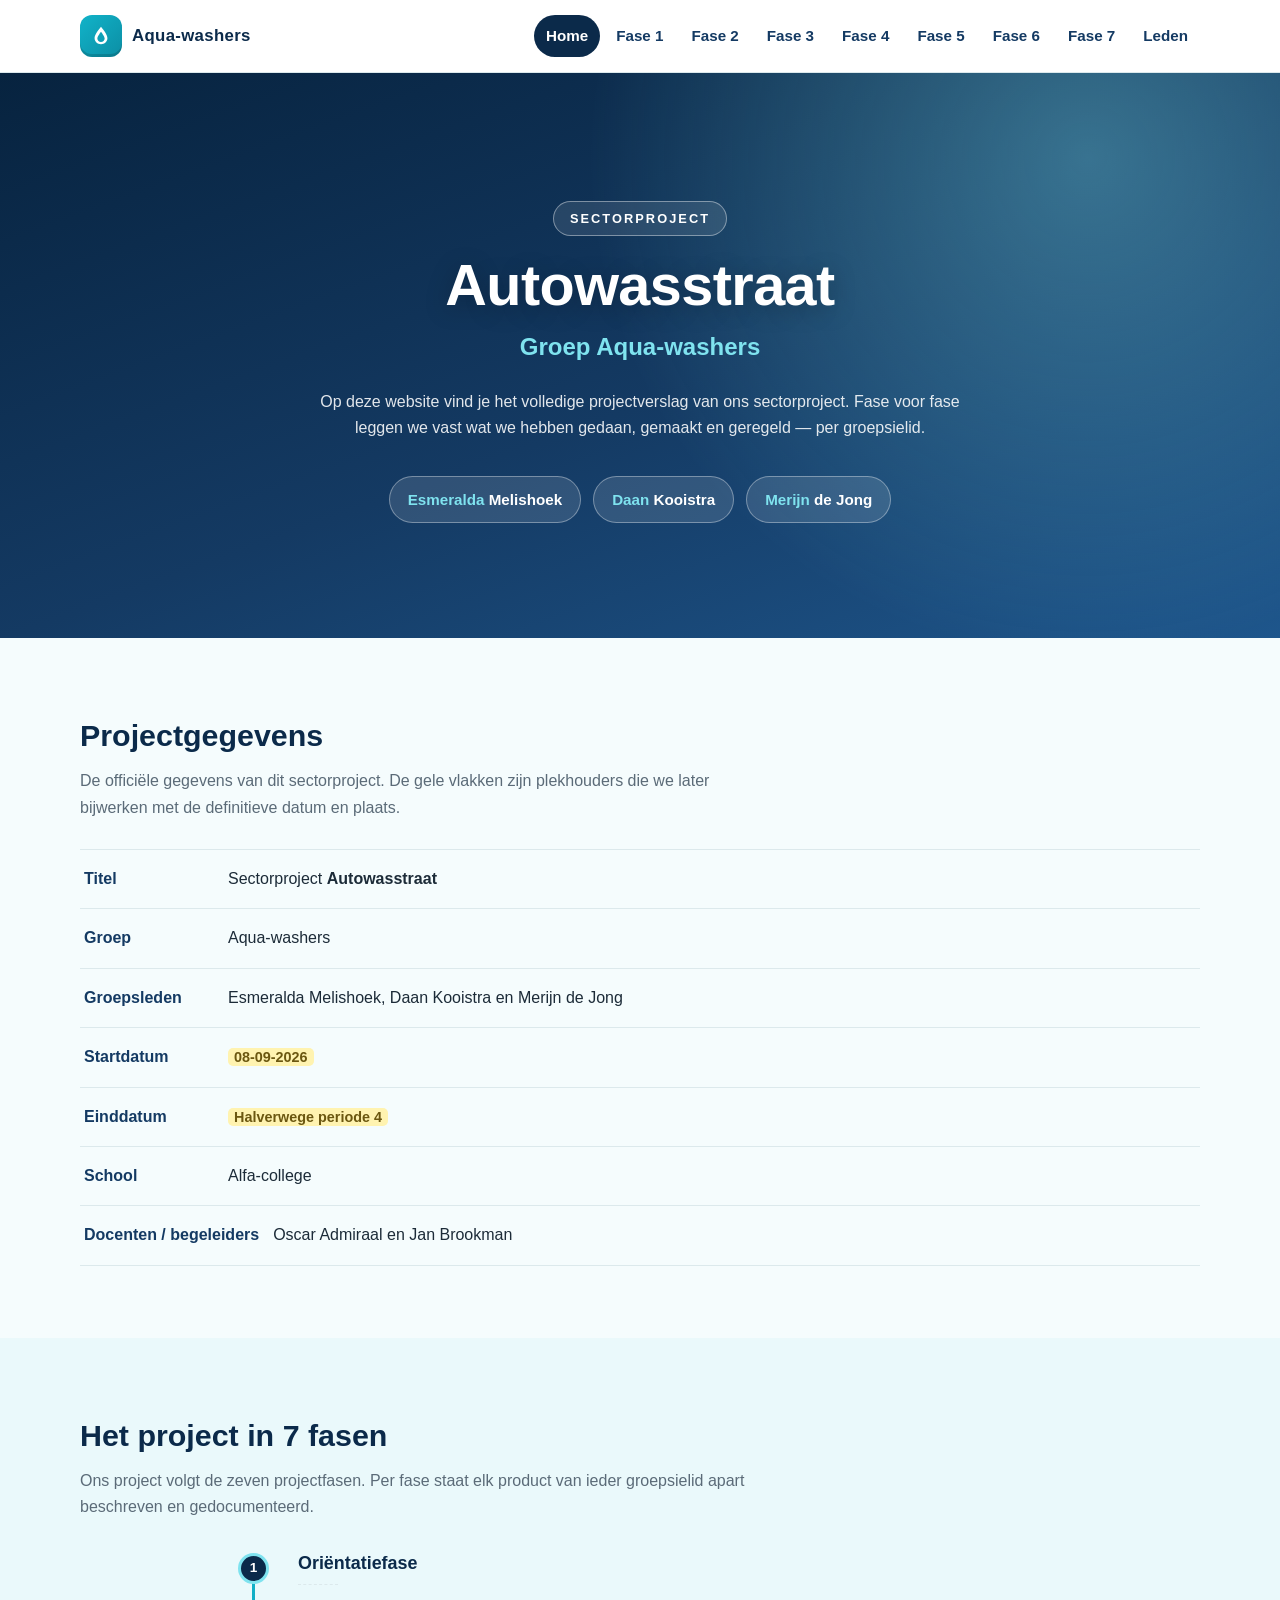
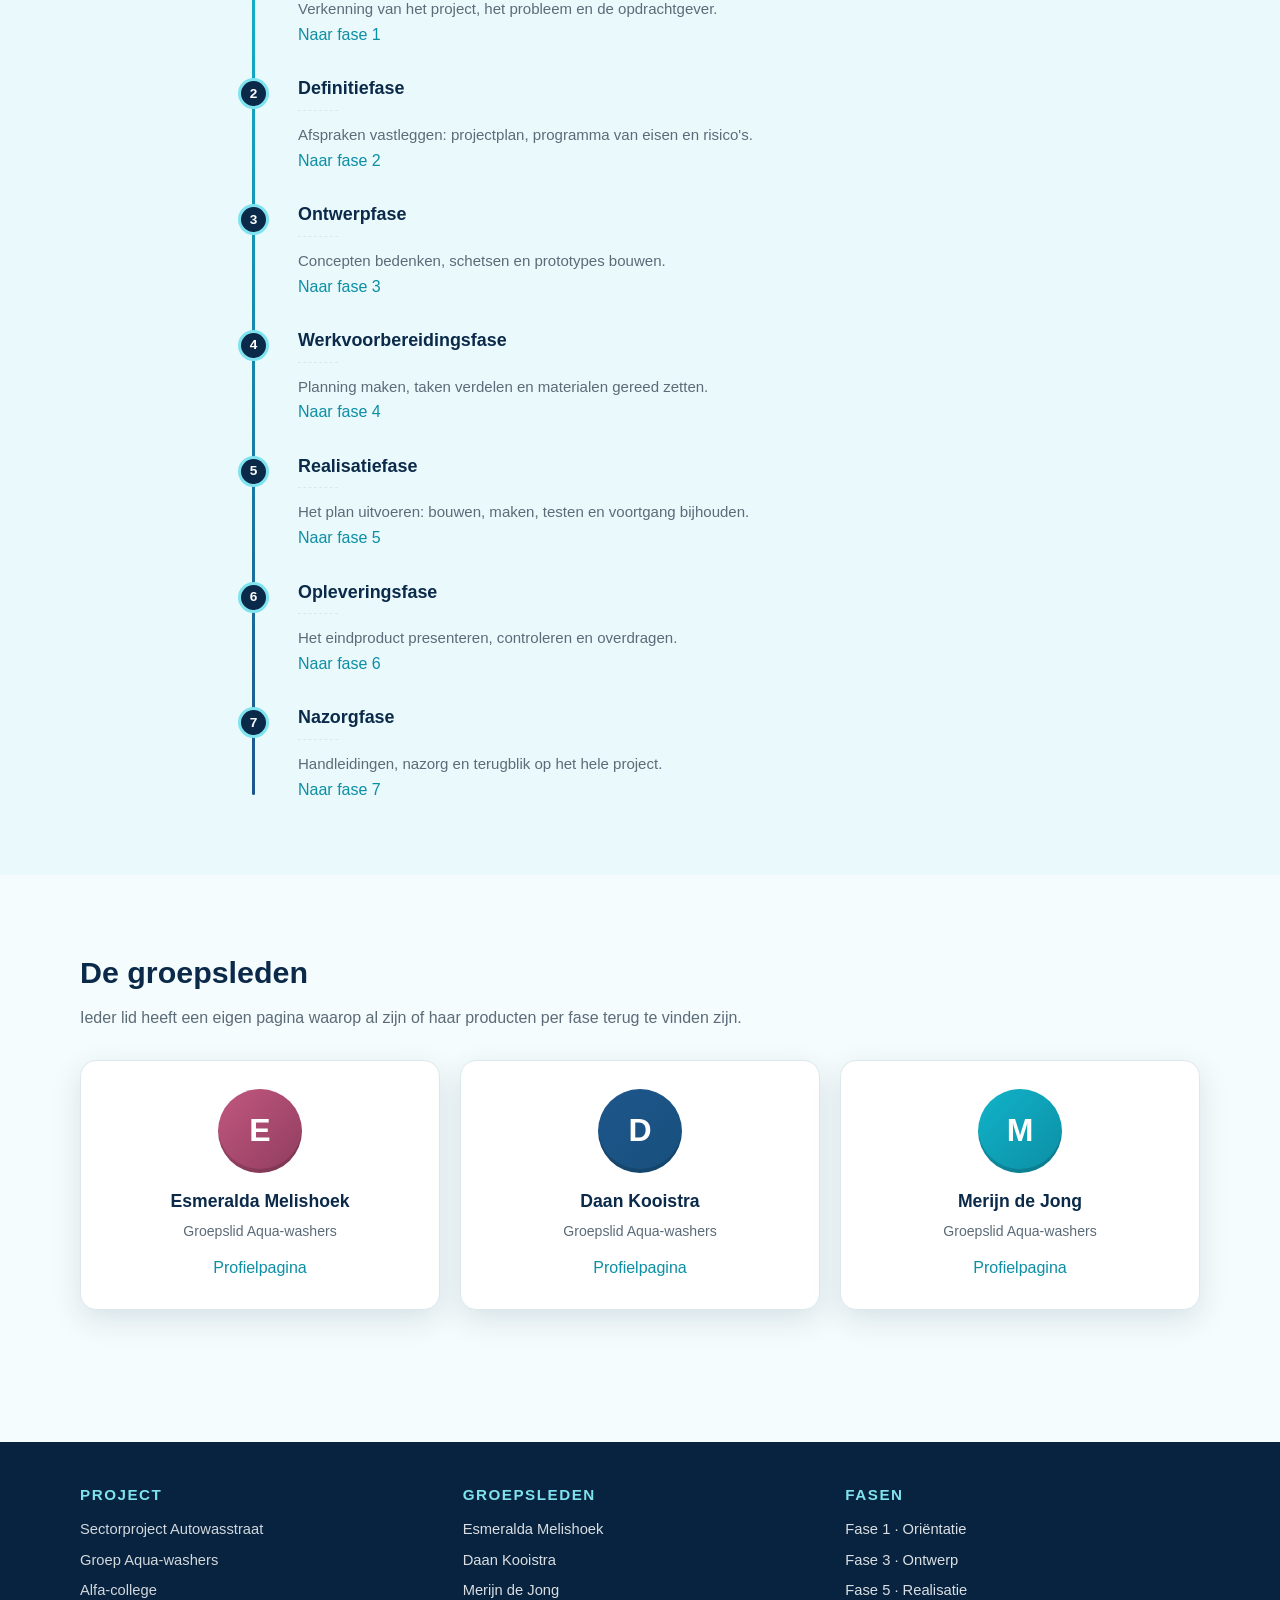
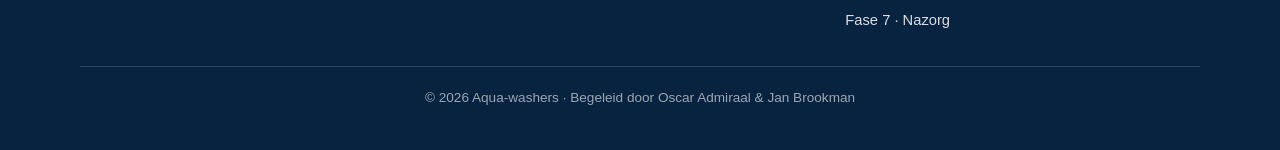
==== index.html @ f8285874 "de basis van de bewsie gemaakt" ====
<!DOCTYPE html>
<html lang="nl">
<head>
  <meta charset="UTF-8">
  <meta name="viewport" content="width=device-width, initial-scale=1.0">
  <title>Autowasstraat — Sectorproject | Aqua-washers</title>
  <meta name="description" content="Projectwebsite van groep Aqua-washers: het projectverslag van het sectorproject 'Autowasstraat' aan het Alfa-college.">
  <link rel="stylesheet" href="css/style.css">
</head>
<body>

  <!-- ======================== Navigatie ======================== -->
  <header class="site-header">
    <div class="container nav-wrap">
      <a class="brand" href="index.html">
        <span class="brand-mark" aria-hidden="true">
          <svg width="22" height="22" viewBox="0 0 24 24" fill="currentColor">
            <path d="M12 2C8 7 5 11 5 14.5 5 18 8 21 12 21s7-3 7-6.5C19 11 16 7 12 2zm0 16.5c-2.2 0-4-1.6-4-3.7 0-2.2 4-7.4 4-7.4s4 5.2 4 7.4c0 2.1-1.8 3.7-4 3.7z"/>
          </svg>
        </span>
        <span>Aqua-washers</span>
      </a>
      <button class="nav-toggle" aria-label="Menu openen" aria-expanded="false" aria-controls="site-nav">
        <span></span><span></span><span></span>
      </button>
      <nav class="site-nav" id="site-nav">
        <ul>
          <li><a href="index.html">Home</a></li>
          <li><a href="fase-1.html">Fase 1</a></li>
          <li><a href="fase-2.html">Fase 2</a></li>
          <li><a href="fase-3.html">Fase 3</a></li>
          <li><a href="fase-4.html">Fase 4</a></li>
          <li><a href="fase-5.html">Fase 5</a></li>
          <li><a href="fase-6.html">Fase 6</a></li>
          <li><a href="fase-7.html">Fase 7</a></li>
          <li><a href="#team">Leden</a></li>
        </ul>
      </nav>
    </div>
  </header>

  <!-- ======================== Hero ======================== -->
  <section class="hero">
    <div class="bubbles" aria-hidden="true">
      <span class="zeepbel" style="width:70px;height:70px;left:8%;animation-duration:16s;"></span>
      <span class="zeepbel" style="width:34px;height:34px;left:22%;animation-duration:12s;animation-delay:2s;"></span>
      <span class="zeepbel" style="width:90px;height:90px;left:38%;animation-duration:20s;animation-delay:1s;"></span>
      <span class="zeepbel" style="width:26px;height:26px;left:55%;animation-duration:11s;animation-delay:3s;"></span>
      <span class="zeepbel" style="width:60px;height:60px;left:68%;animation-duration:17s;"></span>
      <span class="zeepbel" style="width:40px;height:40px;left:82%;animation-duration:13s;animation-delay:2s;"></span>
      <span class="zeepbel" style="width:22px;height:22px;left:91%;animation-duration:10s;animation-delay:4s;"></span>
      <span class="zeepbel" style="width:50px;height:50px;left:48%;animation-duration:15s;animation-delay:5s;"></span>
    </div>
    <div class="container">
      <span class="hero-kicker">Sectorproject</span>
      <h1>Autowasstraat</h1>
      <p class="ondertitel">Groep Aqua-washers</p>
      <p class="lead">Op deze website vind je het volledige projectverslag van ons sectorproject. Fase voor fase leggen we vast wat we hebben gedaan, gemaakt en geregeld — per groepsielid.</p>
      <div class="hero-badges">
        <span class="hero-badge"><strong>Esmeralda</strong> Melishoek</span>
        <span class="hero-badge"><strong>Daan</strong> Kooistra</span>
        <span class="hero-badge"><strong>Merijn</strong> de Jong</span>
      </div>
    </div>
  </section>

  <!-- ======================== Projectgegevens ======================== -->
  <section class="sectie">
    <div class="container">
      <h2 class="sectie-titel">Projectgegevens</h2>
      <p class="sectie-lead">De officiële gegevens van dit sectorproject. De gele vlakken zijn plekhouders die we later bijwerken met de definitieve datum en plaats.</p>
      <ul class="infolijst">
        <li>
          <span class="label">Titel</span>
          <span class="waarde">Sectorproject <strong>Autowasstraat</strong></span>
        </li>
        <li>
          <span class="label">Groep</span>
          <span class="waarde">Aqua-washers</span>
        </li>
        <li>
          <span class="label">Groepsleden</span>
          <span class="waarde">Esmeralda Melishoek, Daan Kooistra en Merijn de Jong</span>
        </li>
        <li>
          <span class="label">Startdatum</span>
          <span class="waarde"><span class="ph">08-09-2026</span></span>
        </li>
        <li>
          <span class="label">Einddatum</span>
          <span class="waarde"><span class="ph">Halverwege periode 4</span></span>
        </li>
        <li>
          <span class="label">School</span>
          <span class="waarde">Alfa-college</span>
        </li>
        <li>
          <span class="label">Docenten / begeleiders</span>
          <span class="waarde">Oscar Admiraal en Jan Brookman</span>
        </li>
    </div>
  </section>

  <!-- ======================== Het project in 7 fasen ======================== -->
  <section class="sectie" style="background:var(--schuim);">
    <div class="container">
      <h2 class="sectie-titel">Het project in 7 fasen</h2>
      <p class="sectie-lead">Ons project volgt de zeven projectfasen. Per fase staat elk product van ieder groepsielid apart beschreven en gedocumenteerd.</p>
      <ol class="tijdlijn">
        <li>
          <span class="punt">1</span>
          <h3>Oriëntatiefase</h3>
          <hr>
          <p>Verkenning van het project, het probleem en de opdrachtgever.</p>
          <a class="kaart-link" href="fase-1.html">Naar fase 1</a>
        </li>
        <li>
          <span class="punt">2</span>
          <h3>Definitiefase</h3>
          <hr>
          <p>Afspraken vastleggen: projectplan, programma van eisen en risico's.</p>
          <a class="kaart-link" href="fase-2.html">Naar fase 2</a>
        </li>
        <li>
          <span class="punt">3</span>
          <h3>Ontwerpfase</h3>
          <hr>
          <p>Concepten bedenken, schetsen en prototypes bouwen.</p>
          <a class="kaart-link" href="fase-3.html">Naar fase 3</a>
        </li>
        <li>
          <span class="punt">4</span>
          <h3>Werkvoorbereidingsfase</h3>
          <hr>
          <p>Planning maken, taken verdelen en materialen gereed zetten.</p>
          <a class="kaart-link" href="fase-4.html">Naar fase 4</a>
        </li>
        <li>
          <span class="punt">5</span>
          <h3>Realisatiefase</h3>
          <hr>
          <p>Het plan uitvoeren: bouwen, maken, testen en voortgang bijhouden.</p>
          <a class="kaart-link" href="fase-5.html">Naar fase 5</a>
        </li>
        <li>
          <span class="punt">6</span>
          <h3>Opleveringsfase</h3>
          <hr>
          <p>Het eindproduct presenteren, controleren en overdragen.</p>
          <a class="kaart-link" href="fase-6.html">Naar fase 6</a>
        </li>
        <li>
          <span class="punt">7</span>
          <h3>Nazorgfase</h3>
          <hr>
          <p>Handleidingen, nazorg en terugblik op het hele project.</p>
          <a class="kaart-link" href="fase-7.html">Naar fase 7</a>
        </li>
      </ol>
    </div>
  </section>

  <!-- ======================== Team ======================== -->
  <section class="sectie" id="team">
    <div class="container">
      <h2 class="sectie-titel">De groepsleden</h2>
      <p class="sectie-lead">Ieder lid heeft een eigen pagina waarop al zijn of haar producten per fase terug te vinden zijn.</p>
      <div class="team-grid">
        <div class="team-kaart reveal">
          <span class="avatar esi" aria-hidden="true">E</span>
          <h3>Esmeralda Melishoek</h3>
          <p class="rol">Groepslid Aqua-washers</p>
          <a class="kaart-link" href="student-esmeralda.html">Profielpagina</a>
        </div>
        <div class="team-kaart reveal">
          <span class="avatar daan" aria-hidden="true">D</span>
          <h3>Daan Kooistra</h3>
          <p class="rol">Groepslid Aqua-washers</p>
          <a class="kaart-link" href="student-daan.html">Profielpagina</a>
        </div>
        <div class="team-kaart reveal">
          <span class="avatar men" aria-hidden="true">M</span>
          <h3>Merijn de Jong</h3>
          <p class="rol">Groepslid Aqua-washers</p>
          <a class="kaart-link" href="student-merijn.html">Profielpagina</a>
        </div>
      </div>
    </div>
  </section>

  <!-- ======================== Footer ======================== -->
  <footer class="site-footer">
    <div class="container">
      <div class="footer-grid">
        <div>
          <h4>Project</h4>
          <ul>
            <li>Sectorproject Autowasstraat</li>
            <li>Groep Aqua-washers</li>
            <li>Alfa-college</li>
          </ul>
        </div>
        <div>
          <h4>Groepsleden</h4>
          <ul>
            <li><a href="student-esmeralda.html">Esmeralda Melishoek</a></li>
            <li><a href="student-daan.html">Daan Kooistra</a></li>
            <li><a href="student-merijn.html">Merijn de Jong</a></li>
          </ul>
        </div>
        <div>
          <h4>Fasen</h4>
          <ul>
            <li><a href="fase-1.html">Fase 1 · Oriëntatie</a></li>
            <li><a href="fase-3.html">Fase 3 · Ontwerp</a></li>
            <li><a href="fase-5.html">Fase 5 · Realisatie</a></li>
            <li><a href="fase-7.html">Fase 7 · Nazorg</a></li>
          </ul>
        </div>
      </div>
      <p class="bottom">© <span data-jaar>2026</span> Aqua-washers · Begeleid door Oscar Admiraal &amp; Jan Brookman</p>
    </div>
  </footer>

  <script src="js/main.js"></script>
</body>
</html>
---- css/style.css ----
/* ==========================================================================
   Sportvelden / Aqua-washers — Sectorproject Autowasstraat
   Stylesheet: autowas-thema (blauw + schuim), responsive, zonder frameworks
   ========================================================================== */

:root {
  --blauw-950: #07233f;
  --blauw-900: #0b2a4a;
  --blauw-700: #143a63;
  --blauw-500: #1e568c;
  --aqua: #11b3c9;
  --aqua-donker: #0c8ea4;
  --aqua-light: #7fe3ef;
  --schuim: #eaf9fb;
  --schuim-licht: #f5fcfd;
  --wit: #ffffff;
  --inkt: #1c2b38;
  --grijs: #5b6b78;
  --scheiding: #dce9ec;
  --markering: #fff3b0;      /* gele plekhouderkleur */
  --markering-tekst: #6b5710;
  --schaduw: 0 10px 30px rgba(11, 42, 74, 0.12);
  --radius: 16px;
  --radius-klein: 10px;
  --font: "Segoe UI", Roboto, "Helvetica Neue", Helvetica, Arial, sans-serif;
}

* {
  margin: 0;
  padding: 0;
  box-sizing: border-box;
}

html {
  scroll-behavior: smooth;
  scroll-padding-top: 92px;
}

body {
  font-family: var(--font);
  color: var(--inkt);
  background: var(--schuim-licht);
  line-height: 1.65;
  -webkit-font-smoothing: antialiased;
}

img {
  max-width: 100%;
  display: block;
}

a {
  color: var(--aqua-donker);
  text-decoration: none;
}

a:hover {
  text-decoration: underline;
}

.container {
  width: min(1120px, 92%);
  margin-inline: auto;
}

::selection {
  background: var(--aqua);
  color: var(--wit);
}

/* ==========================================================================
   Header & navigatie
   ========================================================================== */

.site-header {
  position: sticky;
  top: 0;
  z-index: 100;
  background: rgba(255, 255, 255, 0.92);
  backdrop-filter: blur(8px);
  border-bottom: 1px solid var(--scheiding);
}

.nav-wrap {
  display: flex;
  align-items: center;
  justify-content: space-between;
  gap: 16px;
  min-height: 72px;
}

.brand {
  display: flex;
  align-items: center;
  gap: 10px;
  font-weight: 800;
  font-size: 1.05rem;
  color: var(--blauw-900);
  letter-spacing: 0.02em;
}

.brand:hover {
  text-decoration: none;
}

.brand-mark {
  display: grid;
  place-items: center;
  width: 42px;
  height: 42px;
  border-radius: 12px;
  background: linear-gradient(135deg, var(--aqua), var(--aqua-donker));
  color: var(--wit);
  box-shadow: inset 0 -3px 0 rgba(0, 0, 0, 0.15);
}

.site-nav ul {
  display: flex;
  align-items: center;
  gap: 4px;
  list-style: none;
  flex-wrap: wrap;
}

.site-nav a {
  display: inline-block;
  padding: 8px 12px;
  border-radius: 999px;
  color: var(--blauw-700);
  font-weight: 600;
  font-size: 0.95rem;
  transition: background 0.15s ease, color 0.15s ease;
}

.site-nav a:hover {
  background: var(--schuim);
  color: var(--blauw-900);
  text-decoration: none;
}

.site-nav a.is-actief {
  background: var(--blauw-900);
  color: var(--wit);
}

/* Hamburger-menu (mobiel) */
.nav-toggle {
  display: none;
  flex-direction: column;
  justify-content: center;
  gap: 5px;
  width: 44px;
  height: 44px;
  padding: 10px;
  border: 1px solid var(--scheiding);
  border-radius: 10px;
  background: var(--wit);
  cursor: pointer;
}

.nav-toggle span {
  display: block;
  height: 2px;
  width: 100%;
  background: var(--blauw-900);
  border-radius: 2px;
  transition: transform 0.2s ease, opacity 0.2s ease;
}

.nav-toggle.open span:nth-child(1) {
  transform: translateY(7px) rotate(45deg);
}

.nav-toggle.open span:nth-child(2) {
  opacity: 0;
}

.nav-toggle.open span:nth-child(3) {
  transform: translateY(-7px) rotate(-45deg);
}

/* ==========================================================================
   Home-hero met schuim/zeepbellen
   ========================================================================== */

.hero {
  position: relative;
  overflow: hidden;
  color: var(--wit);
  background:
    radial-gradient(circle at 85% 15%, rgba(127, 227, 239, 0.35), transparent 42%),
    linear-gradient(160deg, var(--blauw-950) 0%, var(--blauw-700) 55%, var(--blauw-500) 100%);
  padding: clamp(64px, 10vw, 130px) 0 clamp(64px, 9vw, 120px);
  text-align: center;
}

.bubbles {
  position: absolute;
  inset: 0;
  pointer-events: none;
}

.zeepbel {
  position: absolute;
  bottom: -160px;
  border-radius: 50%;
  background: radial-gradient(circle at 30% 30%, rgba(255, 255, 255, 0.9), rgba(127, 227, 239, 0.25) 60%, transparent 70%);
  border: 1px solid rgba(255, 255, 255, 0.35);
  animation: zweven linear infinite;
}

@keyframes zweven {
  0%   { transform: translateY(0) translateX(0) scale(1); }
  50%  { transform: translateY(-55vh) translateX(30px) scale(1.06); }
  100% { transform: translateY(-115vh) translateX(-20px) scale(1.12); }
}

.hero-kicker {
  display: inline-block;
  margin-bottom: 18px;
  padding: 6px 16px;
  border: 1px solid rgba(255, 255, 255, 0.4);
  border-radius: 999px;
  background: rgba(255, 255, 255, 0.1);
  text-transform: uppercase;
  letter-spacing: 0.16em;
  font-size: 0.8rem;
  font-weight: 700;
}

.hero h1 {
  position: relative;
  font-size: clamp(2rem, 6vw, 3.6rem);
  letter-spacing: -0.01em;
  line-height: 1.1;
  margin-bottom: 10px;
  text-shadow: 0 4px 24px rgba(0, 0, 0, 0.25);
}

.hero .ondertitel {
  position: relative;
  font-size: clamp(1.15rem, 3vw, 1.5rem);
  color: var(--aqua-light);
  font-weight: 600;
}

.hero .lead {
  position: relative;
  max-width: 640px;
  margin: 22px auto 0;
  color: rgba(255, 255, 255, 0.88);
}

.hero-badges {
  position: relative;
  display: flex;
  flex-wrap: wrap;
  gap: 12px;
  justify-content: center;
  margin-top: 34px;
}

.hero-badge {
  padding: 10px 18px;
  border-radius: 999px;
  background: rgba(255, 255, 255, 0.12);
  border: 1px solid rgba(255, 255, 255, 0.35);
  font-weight: 600;
  font-size: 0.95rem;
}

.hero-badge strong {
  color: var(--aqua-light);
}

/* Kleine hero voor de fasepagina's */
.page-hero {
  padding: clamp(40px, 7vw, 76px) 0;
  color: var(--wit);
  background:
    radial-gradient(circle at 90% 10%, rgba(127, 227, 239, 0.3), transparent 45%),
    linear-gradient(150deg, var(--blauw-950), var(--blauw-700));
}

.page-hero .kicker {
  display: inline-block;
  text-transform: uppercase;
  letter-spacing: 0.16em;
  font-size: 0.78rem;
  font-weight: 700;
  color: var(--aqua-light);
  margin-bottom: 8px;
}

.page-hero h1 {
  font-size: clamp(1.9rem, 4.5vw, 2.8rem);
  line-height: 1.12;
  margin-bottom: 6px;
}

.page-hero .accent {
  display: inline-block;
  margin-top: 8px;
  padding: 4px 2px;
  border-bottom: 3px solid var(--aqua);
}

.page-hero .lead {
  max-width: 720px;
  margin-top: 16px;
  color: rgba(255, 255, 255, 0.88);
  font-size: 1.05rem;
}

/* ==========================================================================
   Secties & blokken
   ========================================================================== */

.sectie {
  padding: clamp(40px, 6vw, 72px) 0;
}

.sectie-titel {
  font-size: clamp(1.4rem, 3vw, 1.9rem);
  color: var(--blauw-900);
  margin-bottom: 8px;
}

.sectie-lead {
  color: var(--grijs);
  max-width: 680px;
  margin-bottom: 28px;
}

/* ==========================================================================
   Kaarten & grids
   ========================================================================== */

.kaarten-grid {
  display: grid;
  grid-template-columns: repeat(auto-fit, minmax(260px, 1fr));
  gap: 20px;
}

.kaart {
  background: var(--wit);
  border: 1px solid var(--scheiding);
  border-radius: var(--radius);
  padding: 26px;
  box-shadow: var(--schaduw);
  transition: transform 0.2s ease, box-shadow 0.2s ease;
}

.kaart:hover {
  transform: translateY(-4px);
  box-shadow: 0 16px 40px rgba(11, 42, 74, 0.18);
}

.kaart .ico-fase {
  display: grid;
  place-items: center;
  width: 52px;
  height: 52px;
  margin-bottom: 16px;
  border-radius: 14px;
  background: var(--schuim);
  color: var(--aqua-donker);
  font-weight: 800;
  font-size: 1.3rem;
}

.kaart h3 {
  font-size: 1.12rem;
  color: var(--blauw-900);
  margin-bottom: 8px;
}

.kaart p {
  color: var(--grijs);
  font-size: 0.95rem;
  margin-bottom: 14px;
}

.kaart .kaart-link {
  font-weight: 700;
  font-size: 0.92rem;
  color: var(--aqua-donker);
}

/* ==========================================================================
   Infolijst (voor de voorpagina: school, docenten, etc.)
   ========================================================================== */

.infolijst {
  list-style: none;
  border-top: 1px solid var(--scheiding);
}

.infolijst li {
  display: flex;
  gap: 14px;
  align-items: baseline;
  padding: 16px 4px;
  border-bottom: 1px solid var(--scheiding);
}

.infolijst .label {
  min-width: 130px;
  font-weight: 700;
  color: var(--blauw-700);
}

.infolijst .waarde {
  color: var(--inkt);
}

/* ==========================================================================
   Team-pagina-deel van de voorpagina
   ========================================================================== */

.team-grid {
  display: grid;
  grid-template-columns: repeat(auto-fit, minmax(220px, 1fr));
  gap: 20px;
}

.team-kaart {
  text-align: center;
  background: var(--wit);
  border: 1px solid var(--scheiding);
  border-radius: var(--radius);
  padding: 28px 20px;
  box-shadow: var(--schaduw);
  transition: transform 0.2s ease;
}

.team-kaart:hover {
  transform: translateY(-4px);
}

.avatar {
  display: grid;
  place-items: center;
  width: 84px;
  height: 84px;
  margin: 0 auto 14px;
  border-radius: 50%;
  color: var(--wit);
  font-size: 2rem;
  font-weight: 800;
  box-shadow: inset 0 -4px 0 rgba(0, 0, 0, 0.15);
}

.avatar.esi  { background: linear-gradient(135deg, #c2577f, #8f3d5f); }
.avatar.daan { background: linear-gradient(135deg, #1e568c, #17507c); }
.avatar.men  { background: linear-gradient(135deg, #11b3c9, #0c8ea4); }

.team-kaart h3 {
  color: var(--blauw-900);
  font-size: 1.1rem;
}

.team-kaart .rol {
  color: var(--grijs);
  font-size: 0.88rem;
  margin: 4px 0 12px;
}

/* ==========================================================================
   Avatars (algemeen herbruikbaar)
   ========================================================================== */

.avatar-klein {
  display: grid;
  place-items: center;
  width: 44px;
  height: 44px;
  border-radius: 50%;
  color: var(--wit);
  font-weight: 800;
  font-size: 1.05rem;
  flex: none;
  box-shadow: inset 0 -3px 0 rgba(0, 0, 0, 0.15);
}

.avatar-klein.esi  { background: linear-gradient(135deg, #c2577f, #8f3d5f); }
.avatar-klein.daan { background: linear-gradient(135deg, #1e568c, #17507c); }
.avatar-klein.men  { background: linear-gradient(135deg, #11b3c9, #0c8ea4); }

/* ==========================================================================
   Fase-pagina's: inhoudsopgave (snelsprong naar onderdelen)
   ========================================================================== */

.inhoud-fase {
  display: flex;
  flex-wrap: wrap;
  align-items: center;
  gap: 8px;
  background: var(--wit);
  border: 1px solid var(--scheiding);
  border-radius: var(--radius);
  padding: 14px 18px;
  margin-bottom: 30px;
  box-shadow: var(--schaduw);
}

.inhoud-fase .inhoud-label {
  flex: 0 0 100%;
  font-weight: 800;
  color: var(--blauw-900);
  text-transform: uppercase;
  letter-spacing: 0.12em;
  font-size: 0.72rem;
  margin-bottom: 2px;
}

.inhoud-fase a {
  padding: 8px 14px;
  border-radius: 999px;
  background: var(--schuim);
  border: 1px solid var(--scheiding);
  color: var(--blauw-700);
  font-weight: 700;
  font-size: 0.88rem;
  transition: background 0.15s ease, color 0.15s ease, border-color 0.15s ease;
}

.inhoud-fase a:hover {
  background: var(--aqua-light);
  border-color: var(--aqua);
  color: var(--blauw-900);
  text-decoration: none;
}

/* ==========================================================================
   Fase-pagina's: onderdelen (1.1, 1.2, ...) en studentkaarten
   ========================================================================== */

.onderdeel {
  scroll-margin-top: 96px;
  margin-bottom: 32px;
  background: var(--wit);
  border: 1px solid var(--scheiding);
  border-radius: var(--radius);
  box-shadow: var(--schaduw);
  overflow: hidden;
}

.onderdeel-kop {
  display: flex;
  align-items: flex-start;
  gap: 16px;
  padding: 18px 24px;
  background: linear-gradient(90deg, var(--blauw-900), var(--blauw-700));
  color: var(--wit);
}

.onderdeel-nummer {
  display: grid;
  place-items: center;
  flex: none;
  min-width: 52px;
  min-height: 40px;
  padding: 2px 10px;
  border-radius: 999px;
  background: rgba(255, 255, 255, 0.14);
  border: 1px solid rgba(255, 255, 255, 0.35);
  font-weight: 800;
  font-size: 0.95rem;
  white-space: nowrap;
}

.onderdeel-kop h2 {
  font-size: 1.18rem;
  line-height: 1.25;
}

.onderdeel-kop .onderdeel-wat {
  color: rgba(255, 255, 255, 0.78);
  font-size: 0.9rem;
  margin-top: 4px;
}

.onderdeel-body {
  padding: 24px;
}

.groepsproduct {
  border: 2px solid var(--aqua);
  border-radius: var(--radius-klein);
  background: var(--schuim);
  padding: 20px;
  margin-bottom: 22px;
}

.groeps-tag {
  display: inline-block;
  margin-bottom: 8px;
  padding: 4px 12px;
  border-radius: 999px;
  background: var(--aqua);
  color: var(--wit);
  font-weight: 800;
  font-size: 0.72rem;
  text-transform: uppercase;
  letter-spacing: 0.14em;
}

.groepsproduct h4 {
  color: var(--blauw-900);
  font-size: 1.05rem;
  margin-bottom: 6px;
  display: flex;
  align-items: baseline;
  gap: 8px;
  flex-wrap: wrap;
}

.groepsproduct p {
  color: var(--inkt);
  font-size: 0.94rem;
}

.groepsproduct .media-slot {
  margin-top: 14px;
}

.studenten-grid {
  display: grid;
  grid-template-columns: repeat(auto-fit, minmax(260px, 1fr));
  gap: 18px;
}

.studentkaart {
  border: 1px dashed var(--scheiding);
  border-radius: var(--radius-klein);
  padding: 18px;
  background: var(--schuim-licht);
  display: flex;
  flex-direction: column;
  gap: 10px;
}

.studentkaart > header {
  display: flex;
  align-items: center;
  gap: 12px;
}

.studentkaart h5 {
  color: var(--blauw-900);
  font-size: 1rem;
  line-height: 1.2;
}

.studentkaart .kaart-label {
  color: var(--aqua-donker);
  font-weight: 700;
  font-size: 0.8rem;
}

.studentkaart p {
  font-size: 0.94rem;
  color: var(--inkt);
}

.studentkaart .maakletwat {
  color: var(--grijs);
  font-size: 0.86rem;
}

.sprong-anker {
  position: relative;
  top: -90px;
  display: block;
}

/* ==========================================================================
   Fase-pagina's (verouderde indeling, bewaard voor compatibiliteit)
   ========================================================================== */

.fase-intro {
  background: var(--wit);
  border: 1px solid var(--scheiding);
  border-left: 6px solid var(--aqua);
  border-radius: var(--radius-klein);
  padding: 22px 26px;
  margin-bottom: 28px;
  box-shadow: var(--schaduw);
}

.fase-intro h2 {
  color: var(--blauw-900);
  font-size: 1.15rem;
  margin-bottom: 6px;
}

.fase-intro .doel {
  color: var(--grijs);
}

.scholier-blok {
  scroll-margin-top: 96px;
  margin-bottom: 36px;
  background: var(--wit);
  border: 1px solid var(--scheiding);
  border-radius: var(--radius);
  overflow: hidden;
  box-shadow: var(--schaduw);
}

.scholier-blok > header {
  display: flex;
  align-items: center;
  gap: 16px;
  padding: 18px 24px;
  background: linear-gradient(90deg, var(--blauw-900), var(--blauw-700));
  color: var(--wit);
}

.scholier-blok > header .avatar-klein {
  display: grid;
  place-items: center;
  width: 46px;
  height: 46px;
  border-radius: 50%;
  font-weight: 800;
  font-size: 1.1rem;
  color: var(--wit);
  flex: none;
}

.scholier-blok > header h3 {
  font-size: 1.1rem;
  line-height: 1.2;
}

.scholier-blok > header .sub {
  font-size: 0.85rem;
  color: rgba(255, 255, 255, 0.75);
}

.scholier-blok .blok-body {
  padding: 24px;
}

.producten-grid {
  display: grid;
  grid-template-columns: repeat(auto-fit, minmax(260px, 1fr));
  gap: 18px;
}

/* ==========================================================================
   Productblokken (de eigenlijke invulplekken)
   ========================================================================== */

.product {
  border: 1px dashed var(--scheiding);
  border-radius: var(--radius-klein);
  padding: 20px;
  background: var(--schuim-licht);
}

.product h4 {
  font-size: 1rem;
  color: var(--blauw-900);
  margin-bottom: 6px;
  display: flex;
  align-items: baseline;
  gap: 8px;
  flex-wrap: wrap;
}

.product p {
  font-size: 0.94rem;
  color: var(--inkt);
}

.product p.maakletwat {
  color: var(--grijs);
  font-size: 0.86rem;
  margin-top: 6px;
}

/* Media-/bijlageslot: deze vervang je door een <img> of <a> */
.media-slot {
  margin-top: 14px;
  padding: 14px;
  border: 2px dashed var(--scheiding);
  border-radius: var(--radius-klein);
  background: var(--wit);
  color: var(--grijs);
  font-size: 0.85rem;
  text-align: center;
}

.media-slot p {
  color: inherit;
  font-size: inherit;
}

/* Gele plekhouder die de student straks vervangt door eigen tekst */
.ph {
  background: var(--markering);
  color: var(--markering-tekst);
  padding: 1px 6px;
  border-radius: 5px;
  font-weight: 600;
  font-size: 0.9em;
}

/* ==========================================================================
   Studentpagina's
   ========================================================================== */

.profiel {
  display: flex;
  flex-wrap: wrap;
  gap: 24px;
  align-items: center;
  background: var(--wit);
  border: 1px solid var(--scheiding);
  border-radius: var(--radius);
  padding: 28px;
  box-shadow: var(--schaduw);
}

.profiel .avatar {
  flex: none;
  width: 120px;
  height: 120px;
  font-size: 3rem;
}

.profiel .profiel-info h1 {
  color: var(--blauw-900);
  font-size: clamp(1.5rem, 3vw, 2rem);
}

.profiel .rol {
  color: var(--aqua-donker);
  font-weight: 700;
}

.citaat {
  margin-top: 18px;
  border-left: 4px solid var(--aqua);
  background: var(--schuim);
  padding: 14px 18px;
  border-radius: 0 var(--radius-klein) var(--radius-klein) 0;
  font-style: italic;
  color: var(--blauw-700);
}

.fase-koppelingen {
  display: grid;
  grid-template-columns: repeat(auto-fit, minmax(240px, 1fr));
  gap: 14px;
  list-style: none;
}

.fase-koppelingen a {
  display: flex;
  justify-content: space-between;
  gap: 10px;
  align-items: center;
  background: var(--wit);
  border: 1px solid var(--scheiding);
  border-radius: var(--radius-klein);
  padding: 16px 18px;
  font-weight: 700;
  color: var(--blauw-900);
  transition: transform 0.15s ease, box-shadow 0.15s ease;
}

.fase-koppelingen a:hover {
  text-decoration: none;
  transform: translateY(-2px);
  box-shadow: var(--schaduw);
}

.fase-koppelingen .fase-nr {
  color: var(--aqua-donker);
  font-size: 1.15rem;
}

/* ==========================================================================
   Tijdlijn (voorpagina overzicht van de 7 fasen)
   ========================================================================== */

.tijdlijn {
  list-style: none;
  position: relative;
  max-width: 820px;
  margin-inline: auto;
}

.tijdlijn::before {
  content: "";
  position: absolute;
  left: 22px;
  top: 8px;
  bottom: 8px;
  width: 3px;
  background: linear-gradient(var(--aqua), var(--blauw-500));
  border-radius: 3px;
}

.tijdlijn li {
  position: relative;
  padding: 0 0 26px 68px;
}

.tijdlijn li:last-child {
  padding-bottom: 0;
}

.tijdlijn .punt {
  position: absolute;
  left: 8px;
  top: 4px;
  display: grid;
  place-items: center;
  width: 31px;
  height: 31px;
  border-radius: 50%;
  background: var(--blauw-900);
  color: var(--wit);
  font-weight: 800;
  font-size: 0.85rem;
  border: 3px solid var(--aqua-light);
}

.tijdlijn h3 {
  color: var(--blauw-900);
  font-size: 1.12rem;
}

.tijdlijn p {
  color: var(--grijs);
  font-size: 0.94rem;
}

.tijdlijn hr {
  margin: 6px 0 12px;
  border: none;
  border-top: 1px dashed var(--scheiding);
  width: 40px;
}

/* ==========================================================================
   Tussenblok (opvallende oproep, bijv. "datum nog niet ingevuld")
   ========================================================================== */

.attentie {
  background: var(--markering);
  color: var(--markering-tekst);
  border-radius: var(--radius-klein);
  padding: 14px 18px;
  font-weight: 600;
  margin-top: 16px;
  display: inline-block;
}

/* ==========================================================================
   Footer
   ========================================================================== */

.site-footer {
  margin-top: 60px;
  background: var(--blauw-950);
  color: rgba(255, 255, 255, 0.82);
  padding: 40px 0;
}

.site-footer .footer-grid {
  display: grid;
  grid-template-columns: repeat(auto-fit, minmax(220px, 1fr));
  gap: 28px;
}

.site-footer h4 {
  color: var(--aqua-light);
  font-size: 0.95rem;
  margin-bottom: 10px;
  text-transform: uppercase;
  letter-spacing: 0.1em;
}

.site-footer ul {
  list-style: none;
}

.site-footer li {
  margin-bottom: 6px;
  font-size: 0.92rem;
}

.site-footer a {
  color: rgba(255, 255, 255, 0.85);
}

.site-footer a:hover {
  color: var(--aqua-light);
}

.site-footer .bottom {
  margin-top: 28px;
  padding-top: 20px;
  border-top: 1px solid rgba(255, 255, 255, 0.15);
  font-size: 0.85rem;
  color: rgba(255, 255, 255, 0.6);
  text-align: center;
}

/* ==========================================================================
   Animatie bij scrollen
   ========================================================================== */

.reveal {
  opacity: 0;
  transform: translateY(22px);
  transition: opacity 0.5s ease, transform 0.5s ease;
}

.reveal.zichtbaar {
  opacity: 1;
  transform: none;
}

@media (prefers-reduced-motion: reduce) {
  .reveal {
    opacity: 1;
    transform: none;
    transition: none;
  }
  .zeepbel {
    animation: none;
  }
  html {
    scroll-behavior: auto;
  }
}

/* ==========================================================================
   Responsive
   ========================================================================== */

@media (max-width: 860px) {
  .nav-toggle {
    display: flex;
  }

  .site-nav {
    position: absolute;
    top: 72px;
    left: 0;
    right: 0;
    background: var(--wit);
    border-bottom: 1px solid var(--scheiding);
    box-shadow: var(--schaduw);
    display: none;
    padding: 12px 4vw 20px;
  }

  .site-nav.open {
    display: block;
  }

  .site-nav ul {
    flex-direction: column;
    align-items: stretch;
    gap: 2px;
  }

  .site-nav a {
    display: block;
    border-radius: 10px;
    padding: 12px 14px;
  }

  .infolijst li {
    flex-direction: column;
    gap: 2px;
    align-items: flex-start;
  }
}
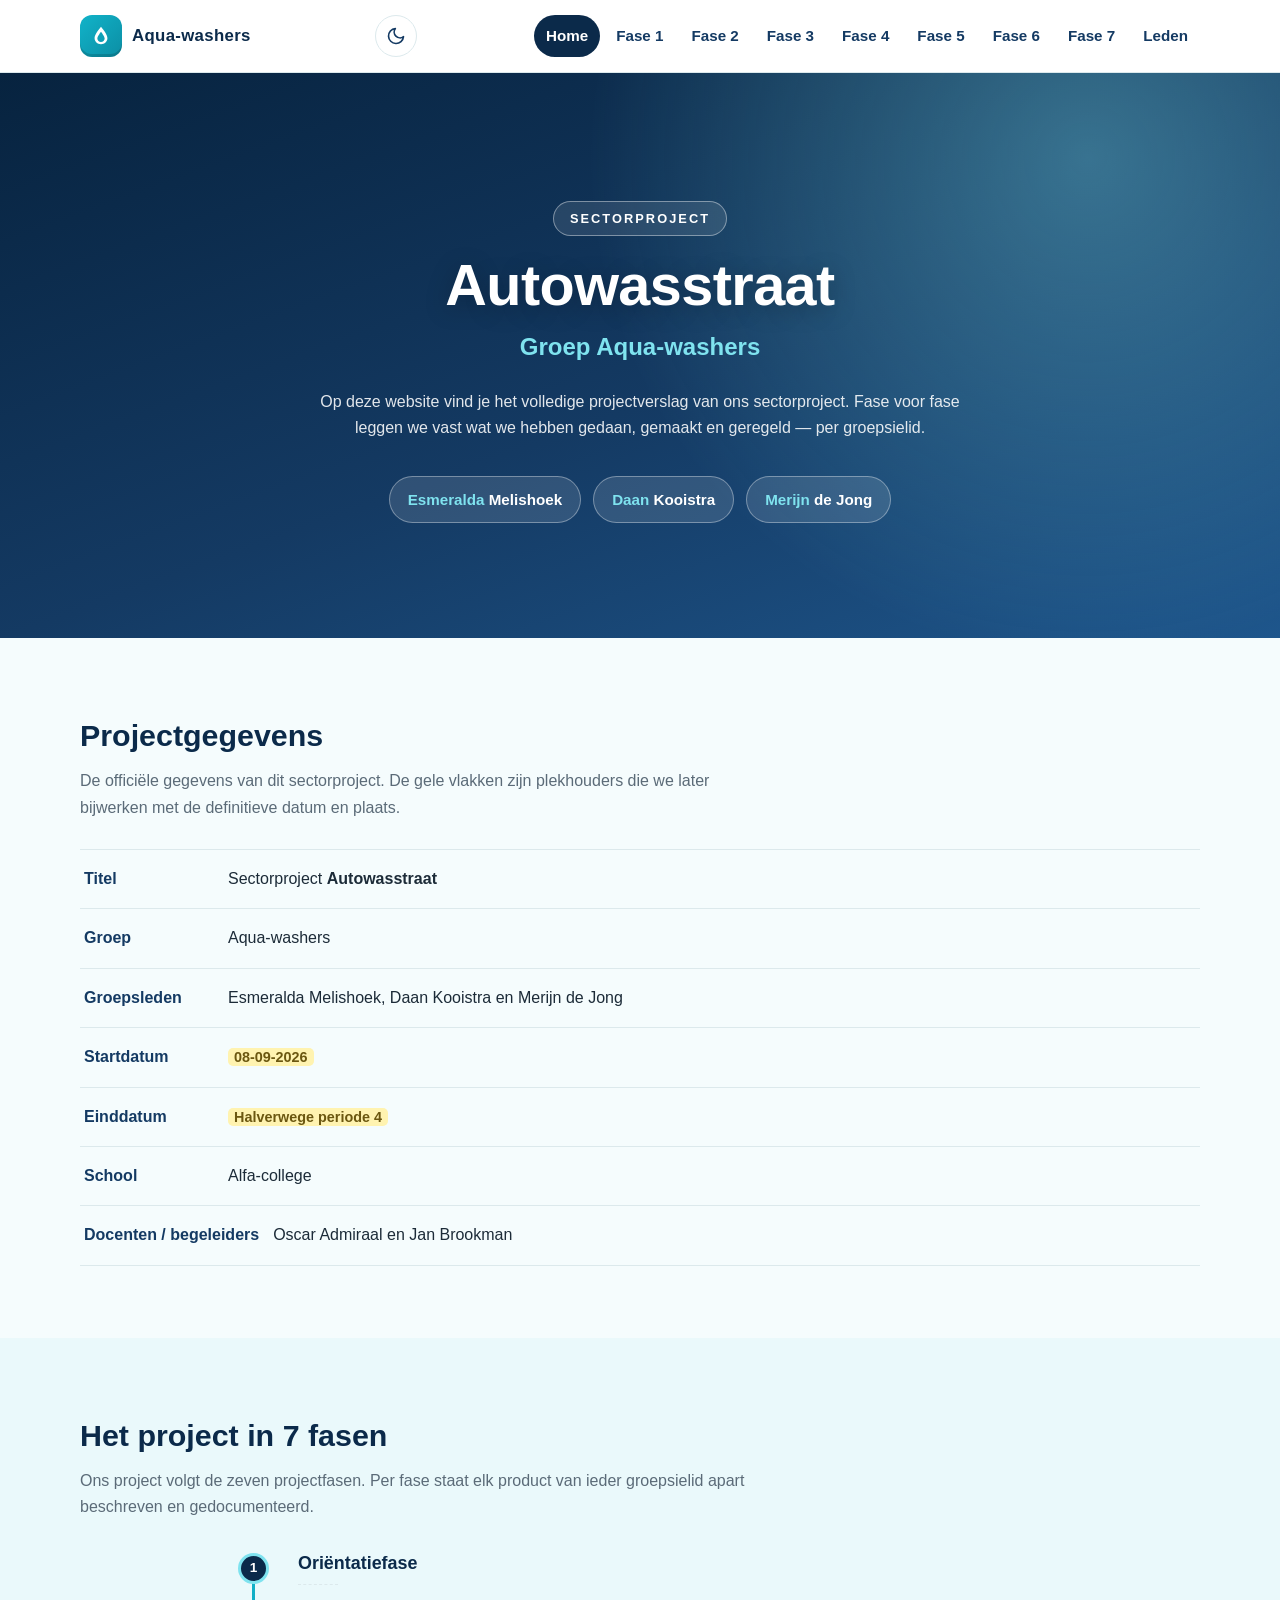
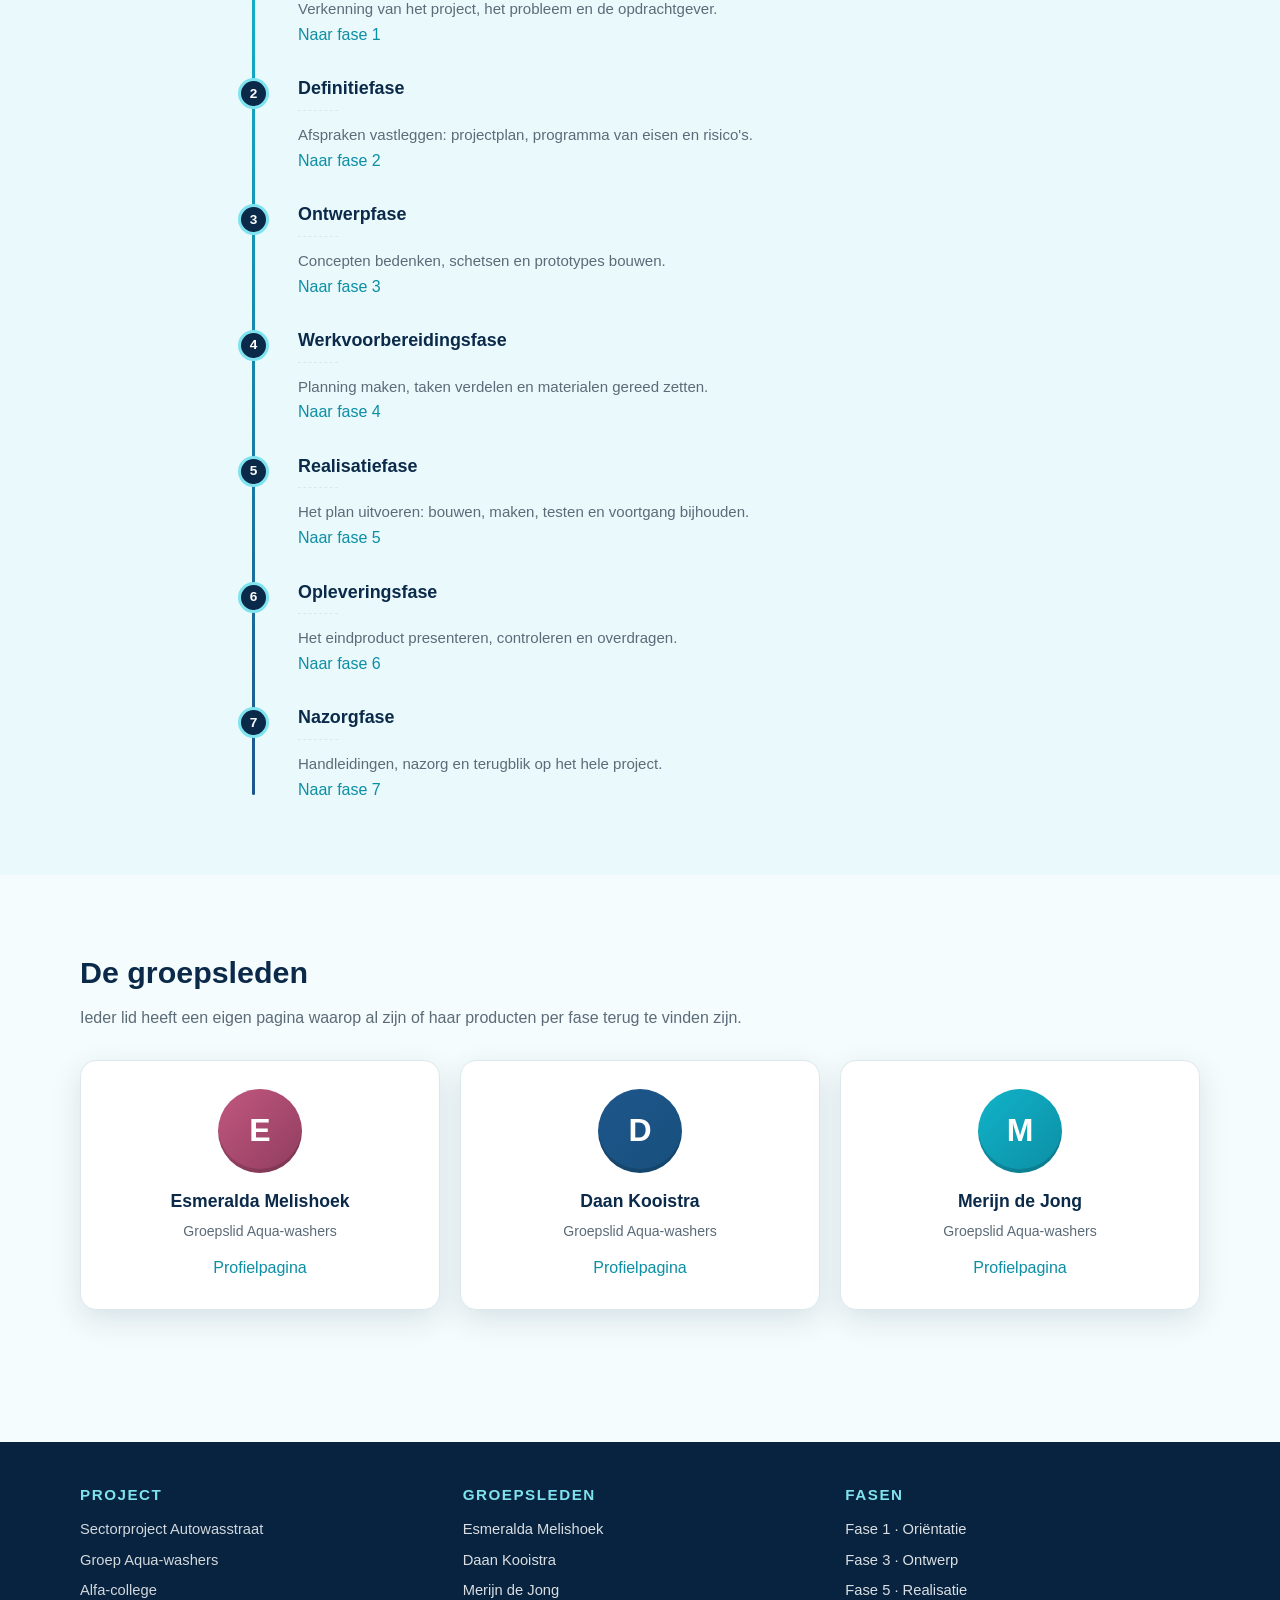
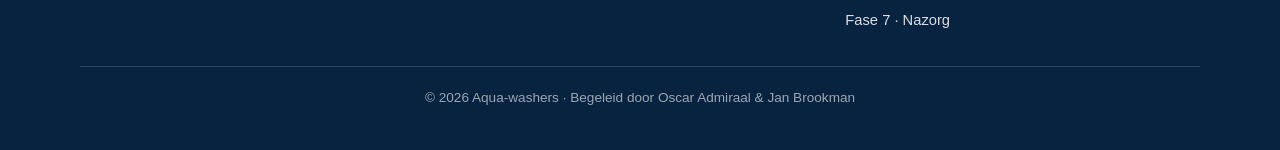
==== commit 4acfab56: "dark mode test 1" ====
--- a/index.html
+++ b/index.html
@@ -6,6 +6,7 @@
   <title>Autowasstraat — Sectorproject | Aqua-washers</title>
   <meta name="description" content="Projectwebsite van groep Aqua-washers: het projectverslag van het sectorproject 'Autowasstraat' aan het Alfa-college.">
   <link rel="stylesheet" href="css/style.css">
+  <script>try{document.documentElement.dataset.theme=localStorage.getItem("thema")||"light"}catch(e){}</script>
 </head>
 <body>
 
@@ -23,6 +24,15 @@
       <button class="nav-toggle" aria-label="Menu openen" aria-expanded="false" aria-controls="site-nav">
         <span></span><span></span><span></span>
       </button>
+      <button class="dark-toggle" type="button" aria-label="Donkere modus aan of uit zetten" title="Donkere modus aan/uit">
+        <svg class="ico-maan" width="20" height="20" viewBox="0 0 24 24" fill="none" stroke="currentColor" stroke-width="2" stroke-linecap="round" stroke-linejoin="round" aria-hidden="true">
+          <path d="M21 12.79A9 9 0 1 1 11.21 3 7 7 0 0 0 21 12.79z"/>
+        </svg>
+        <svg class="ico-zon" width="20" height="20" viewBox="0 0 24 24" fill="none" stroke="currentColor" stroke-width="2" stroke-linecap="round" stroke-linejoin="round" aria-hidden="true">
+          <circle cx="12" cy="12" r="4"/>
+          <path d="M12 2v2M12 20v2M4.93 4.93l1.41 1.41M17.66 17.66l1.41 1.41M2 12h2M20 12h2M6.34 17.66l-1.41 1.41M19.07 4.93l-1.41 1.41"/>
+        </svg>
+      </button>
       <nav class="site-nav" id="site-nav">
         <ul>
           <li><a href="index.html">Home</a></li>
--- a/css/style.css
+++ b/css/style.css
@@ -152,6 +152,7 @@
   width: 44px;
   height: 44px;
   padding: 10px;
+  margin-left: auto;
   border: 1px solid var(--scheiding);
   border-radius: 10px;
   background: var(--wit);
@@ -177,6 +178,44 @@
 
 .nav-toggle.open span:nth-child(3) {
   transform: translateY(-7px) rotate(-45deg);
+}
+
+/* Dark-mode knop */
+.dark-toggle {
+  display: inline-grid;
+  place-items: center;
+  width: 42px;
+  height: 42px;
+  padding: 0;
+  margin-left: 8px;
+  border: 1px solid var(--scheiding);
+  border-radius: 50%;
+  background: var(--wit);
+  color: var(--blauw-700);
+  cursor: pointer;
+  transition: color 0.15s ease, border-color 0.15s ease, background 0.15s ease;
+}
+
+.dark-toggle:hover {
+  color: var(--blauw-900);
+  border-color: var(--aqua);
+  background: var(--schuim);
+}
+
+.dark-toggle svg {
+  display: block;
+}
+
+.dark-toggle .ico-zon {
+  display: none;
+}
+
+[data-theme="dark"] .dark-toggle .ico-maan {
+  display: none;
+}
+
+[data-theme="dark"] .dark-toggle .ico-zon {
+  display: block;
 }
 
 /* ==========================================================================
@@ -589,8 +628,8 @@
   border: 2px solid var(--aqua);
   border-radius: var(--radius-klein);
   background: var(--schuim);
-  padding: 20px;
-  margin-bottom: 22px;
+  padding: 26px;
+  margin-bottom: 26px;
 }
 
 .groeps-tag {
@@ -625,20 +664,137 @@
   margin-top: 14px;
 }
 
+/* Q&A-transcript in groepsproduct (bijv. interview opdrachtgever) */
+.groepsproduct .interview {
+  display: flex;
+  flex-direction: column;
+  gap: 12px;
+  margin-top: 16px;
+}
+
+.groepsproduct .interview-stap {
+  background: var(--wit);
+  border: 1px solid var(--scheiding);
+  border-left: 4px solid var(--aqua);
+  border-radius: 0 var(--radius-klein) var(--radius-klein) 0;
+  padding: 12px 16px;
+}
+
+.groepsproduct .interview-vraag {
+  font-weight: 700;
+  font-size: 0.95rem;
+  color: var(--blauw-900);
+}
+
+.groepsproduct .interview-vraag::before {
+  content: "Vraag — ";
+  color: var(--aqua-donker);
+}
+
+.groepsproduct .interview-antwoord {
+  margin-top: 4px;
+  font-size: 0.94rem;
+  color: var(--inkt);
+}
+
+.groepsproduct .interview-antwoord::before {
+  content: "Antwoord — ";
+  font-weight: 700;
+  color: var(--aqua-donker);
+}
+
+/* Tabellen in groepsproduct */
+.groepsproduct table {
+  width: 100%;
+  border-collapse: collapse;
+  margin: 12px 0 20px;
+  font-size: 0.92rem;
+}
+
+.groepsproduct th {
+  text-align: left;
+  padding: 10px 14px;
+  background: var(--blauw-900);
+  color: var(--wit);
+  font-weight: 700;
+  font-size: 0.82rem;
+  text-transform: uppercase;
+  letter-spacing: 0.06em;
+}
+
+.groepsproduct td {
+  padding: 10px 14px;
+  border-bottom: 1px solid var(--scheiding);
+}
+
+.groepsproduct tbody tr:hover {
+  background: rgba(17, 179, 201, 0.06);
+}
+
+/* Sectiekopjes in groepsproduct */
+.groepsproduct h5 {
+  color: var(--blauw-700);
+  font-size: 0.95rem;
+  margin: 22px 0 4px;
+  padding-bottom: 6px;
+  border-bottom: 2px solid var(--aqua-light);
+}
+
+.groepsproduct h5:first-of-type {
+  margin-top: 10px;
+}
+
+/* Opsommingen in groepsproduct */
+.groepsproduct ol {
+  margin: 12px 0 20px;
+  padding-left: 22px;
+  counter-reset: afspraak;
+  list-style: none;
+}
+
+.groepsproduct ol li {
+  position: relative;
+  padding: 10px 14px 10px 40px;
+  margin-bottom: 8px;
+  background: var(--wit);
+  border: 1px solid var(--scheiding);
+  border-left: 4px solid var(--aqua);
+  border-radius: 0 var(--radius-klein) var(--radius-klein) 0;
+  font-size: 0.91rem;
+  line-height: 1.55;
+  counter-increment: afspraak;
+}
+
+.groepsproduct ol li::before {
+  content: counter(afspraak);
+  position: absolute;
+  left: 10px;
+  top: 10px;
+  display: grid;
+  place-items: center;
+  width: 22px;
+  height: 22px;
+  border-radius: 50%;
+  background: var(--aqua);
+  color: var(--wit);
+  font-weight: 800;
+  font-size: 0.72rem;
+}
+
 .studenten-grid {
   display: grid;
-  grid-template-columns: repeat(auto-fit, minmax(260px, 1fr));
-  gap: 18px;
+  grid-template-columns: repeat(auto-fit, minmax(280px, 1fr));
+  gap: 22px;
 }
 
 .studentkaart {
   border: 1px dashed var(--scheiding);
   border-radius: var(--radius-klein);
-  padding: 18px;
+  padding: 22px;
   background: var(--schuim-licht);
   display: flex;
   flex-direction: column;
-  gap: 10px;
+  gap: 14px;
 }
 
 .studentkaart > header {
@@ -662,11 +818,150 @@
 .studentkaart p {
   font-size: 0.94rem;
   color: var(--inkt);
+  line-height: 1.6;
+}
+
+.studentkaart p strong {
+  color: var(--blauw-700);
+  font-size: 0.88rem;
+  text-transform: uppercase;
+  letter-spacing: 0.04em;
 }
 
 .studentkaart .maakletwat {
   color: var(--grijs);
   font-size: 0.86rem;
+}
+
+/* ==========================================================================
+   Pakket van Eisen (1.2): volle-breedte blokken per student
+   ========================================================================== */
+
+.eisen-stapel {
+  display: flex;
+  flex-direction: column;
+  gap: 28px;
+}
+
+.eisenblok {
+  background: var(--wit);
+  border: 1px solid var(--scheiding);
+  border-radius: var(--radius);
+  box-shadow: var(--schaduw);
+  overflow: hidden;
+}
+
+.eisenblok > summary {
+  display: flex;
+  align-items: center;
+  gap: 14px;
+  padding: 18px 28px;
+  background: linear-gradient(90deg, var(--blauw-900), var(--blauw-700));
+  color: var(--wit);
+  cursor: pointer;
+  list-style: none;
+  transition: background 0.2s ease;
+}
+
+.eisenblok > summary::-webkit-details-marker {
+  display: none;
+}
+
+.eisenblok > summary:hover {
+  background: linear-gradient(90deg, var(--blauw-700), var(--blauw-500));
+}
+
+.eisen-titel {
+  display: flex;
+  flex-direction: column;
+  gap: 2px;
+}
+
+.eisen-naam {
+  color: var(--wit);
+  font-weight: 700;
+  font-size: 1.05rem;
+  line-height: 1.25;
+}
+
+.eisen-vak {
+  color: var(--aqua-light);
+  font-weight: 700;
+  font-size: 0.8rem;
+}
+
+.eisen-pijl {
+  margin-left: auto;
+  flex: none;
+  width: 10px;
+  height: 10px;
+  border-right: 2px solid rgba(255, 255, 255, 0.9);
+  border-bottom: 2px solid rgba(255, 255, 255, 0.9);
+  transform: rotate(45deg) translateY(-3px);
+  transition: transform 0.2s ease;
+}
+
+.eisenblok[open] .eisen-pijl {
+  transform: rotate(225deg) translateY(3px);
+}
+
+.eisen-inhoud {
+  padding: 4px 28px 30px;
+}
+
+.eisen-vraag {
+  padding-top: 24px;
+}
+
+.eisen-vraag h6 {
+  margin-bottom: 10px;
+  padding-bottom: 6px;
+  border-bottom: 2px solid var(--aqua-light);
+  color: var(--blauw-700);
+  font-size: 0.95rem;
+  text-transform: uppercase;
+  letter-spacing: 0.05em;
+}
+
+.eisen-vraag p {
+  font-size: 0.97rem;
+  line-height: 1.7;
+  color: var(--inkt);
+}
+
+.eisen-vraag ul {
+  margin: 0;
+  padding-left: 0;
+  list-style: none;
+}
+
+.eisen-vraag ul li {
+  position: relative;
+  padding-left: 20px;
+  margin-bottom: 8px;
+  font-size: 0.95rem;
+  line-height: 1.6;
+  color: var(--inkt);
+}
+
+.eisen-vraag ul li::before {
+  content: "";
+  position: absolute;
+  left: 0;
+  top: 0.62em;
+  width: 8px;
+  height: 8px;
+  border-radius: 50%;
+  background: var(--aqua);
+}
+
+.eisen-vraag .eisen-notitie {
+  margin-top: 14px;
+  padding: 12px 16px;
+  border-left: 4px solid var(--aqua);
+  background: var(--schuim);
+  border-radius: 0 var(--radius-klein) var(--radius-klein) 0;
+  color: var(--blauw-700);
 }
 
 .sprong-anker {
@@ -850,6 +1145,15 @@
   border-radius: 0 var(--radius-klein) var(--radius-klein) 0;
   font-style: italic;
   color: var(--blauw-700);
+}
+
+/* Sectie-rollen op profielpagina's */
+.sectie p strong {
+  color: var(--blauw-700);
+}
+
+.sectie p + p {
+  margin-top: 10px;
 }
 
 .fase-koppelingen {
@@ -1084,4 +1388,66 @@
     gap: 2px;
     align-items: flex-start;
   }
+}
+
+/* ==========================================================================
+   Donkere modus
+   De blauwtinten worden lichter (zij dienen vooral als tekstkleur), maar de
+   elementen die ze als achtergrond gebruiken blijven donker (fixes hieronder).
+   ========================================================================== */
+
+[data-theme="dark"] {
+  --blauw-950: #04101d;
+  --blauw-900: #bcd6ec;
+  --blauw-700: #9cc0e0;
+  --blauw-500: #7fb4d8;
+  --aqua: #2fc4da;
+  --aqua-donker: #4fd4e8;
+  --aqua-light: #8fe8f2;
+  --schuim: #0d2035;
+  --schuim-licht: #081827;
+  --wit: #10263e;
+  --inkt: #dbe7f0;
+  --grijs: #9db2c2;
+  --scheiding: rgba(255, 255, 255, 0.14);
+  --markering: #5c4b0a;
+  --markering-tekst: #ffe9a3;
+  --schaduw: 0 12px 32px rgba(0, 0, 0, 0.45);
+}
+
+[data-theme="dark"] .site-header {
+  background: rgba(4, 16, 29, 0.92);
+}
+
+[data-theme="dark"] .hero {
+  background:
+    radial-gradient(circle at 85% 15%, rgba(127, 227, 239, 0.25), transparent 42%),
+    linear-gradient(160deg, #04101d 0%, #0b2a4a 55%, #143a63 100%);
+}
+
+[data-theme="dark"] .page-hero {
+  background:
+    radial-gradient(circle at 90% 10%, rgba(127, 227, 239, 0.25), transparent 45%),
+    linear-gradient(150deg, #04101d, #0b2a4a);
+}
+
+[data-theme="dark"] .onderdeel-kop,
+[data-theme="dark"] .eisenblok > summary,
+[data-theme="dark"] .scholier-blok > header {
+  background: linear-gradient(90deg, #0b2a4a, #143a63);
+}
+
+[data-theme="dark"] .groepsproduct th,
+[data-theme="dark"] .site-nav a.is-actief,
+[data-theme="dark"] .tijdlijn .punt {
+  background: #143a63;
+}
+
+[data-theme="dark"] .tijdlijn::before {
+  background: linear-gradient(var(--aqua), #1e568c);
+}
+
+[data-theme="dark"] .inhoud-fase a:hover {
+  background: var(--aqua);
+  color: #04101d;
 }
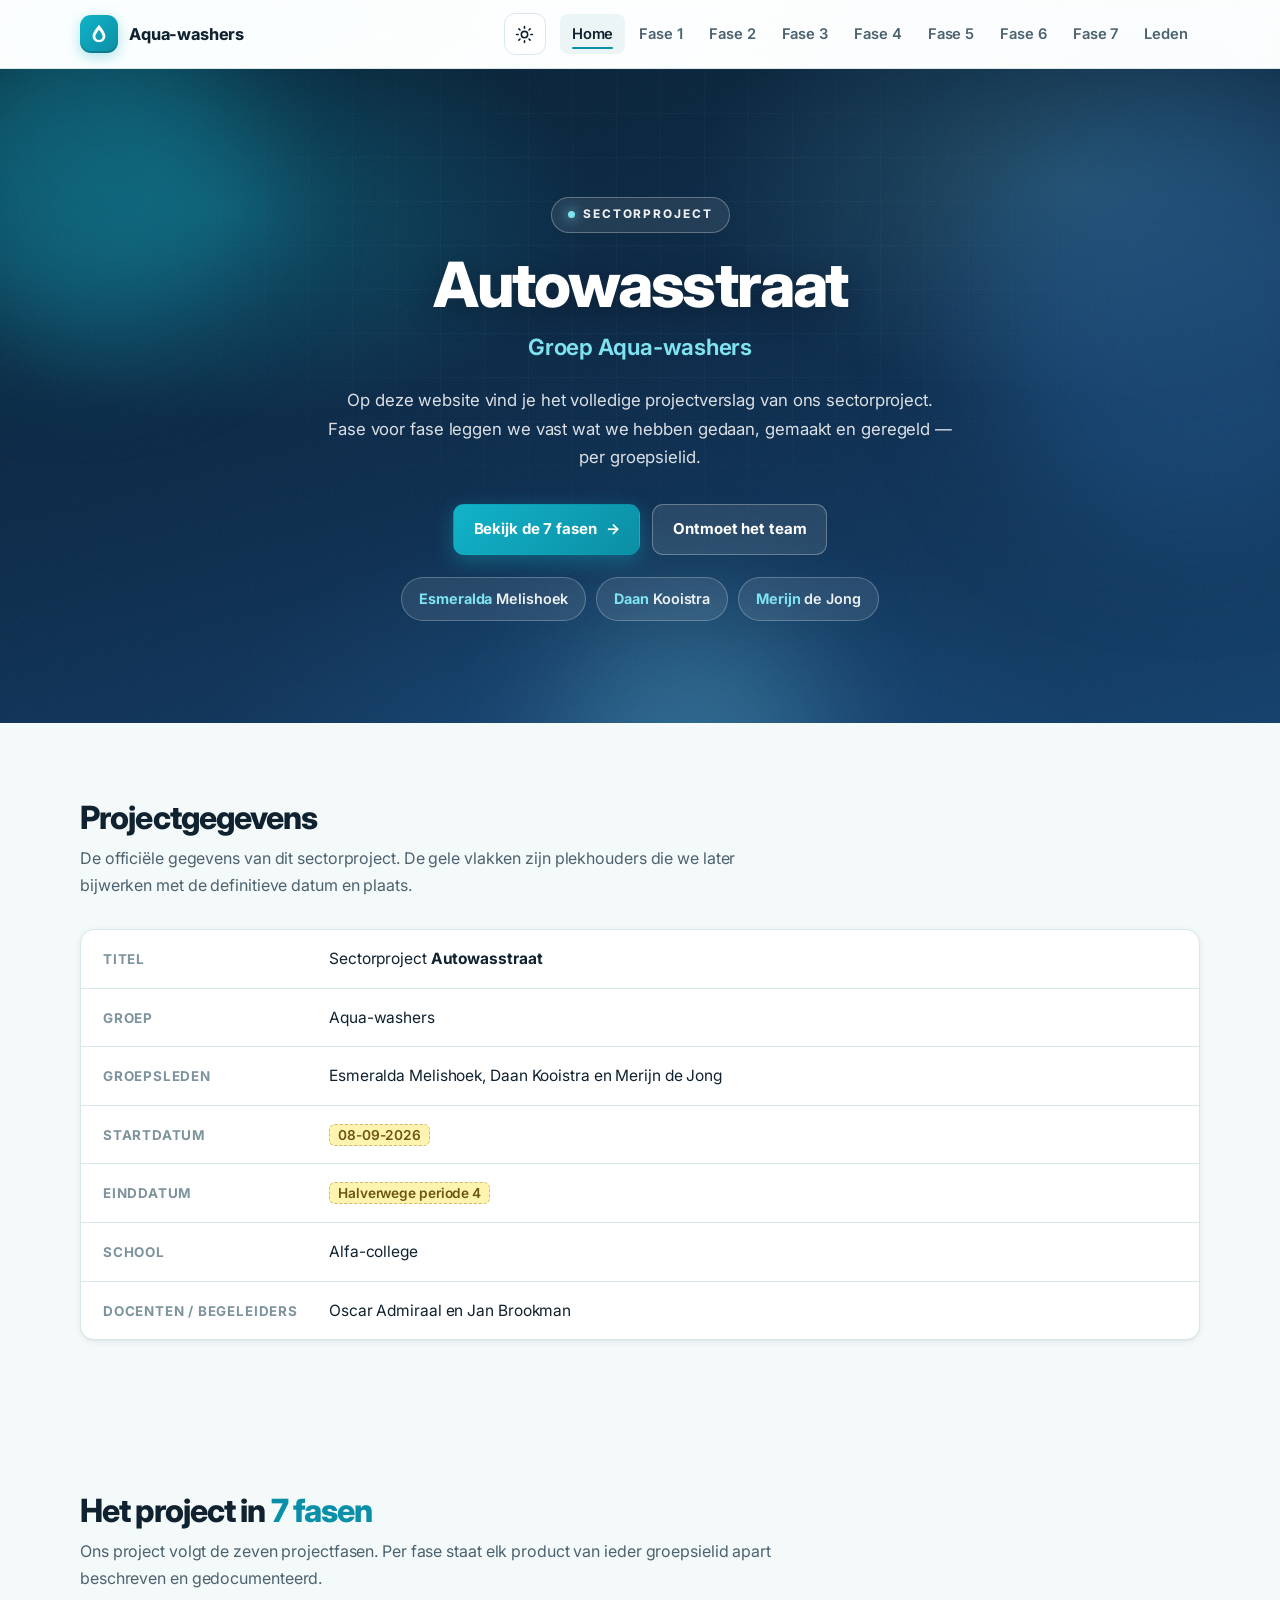
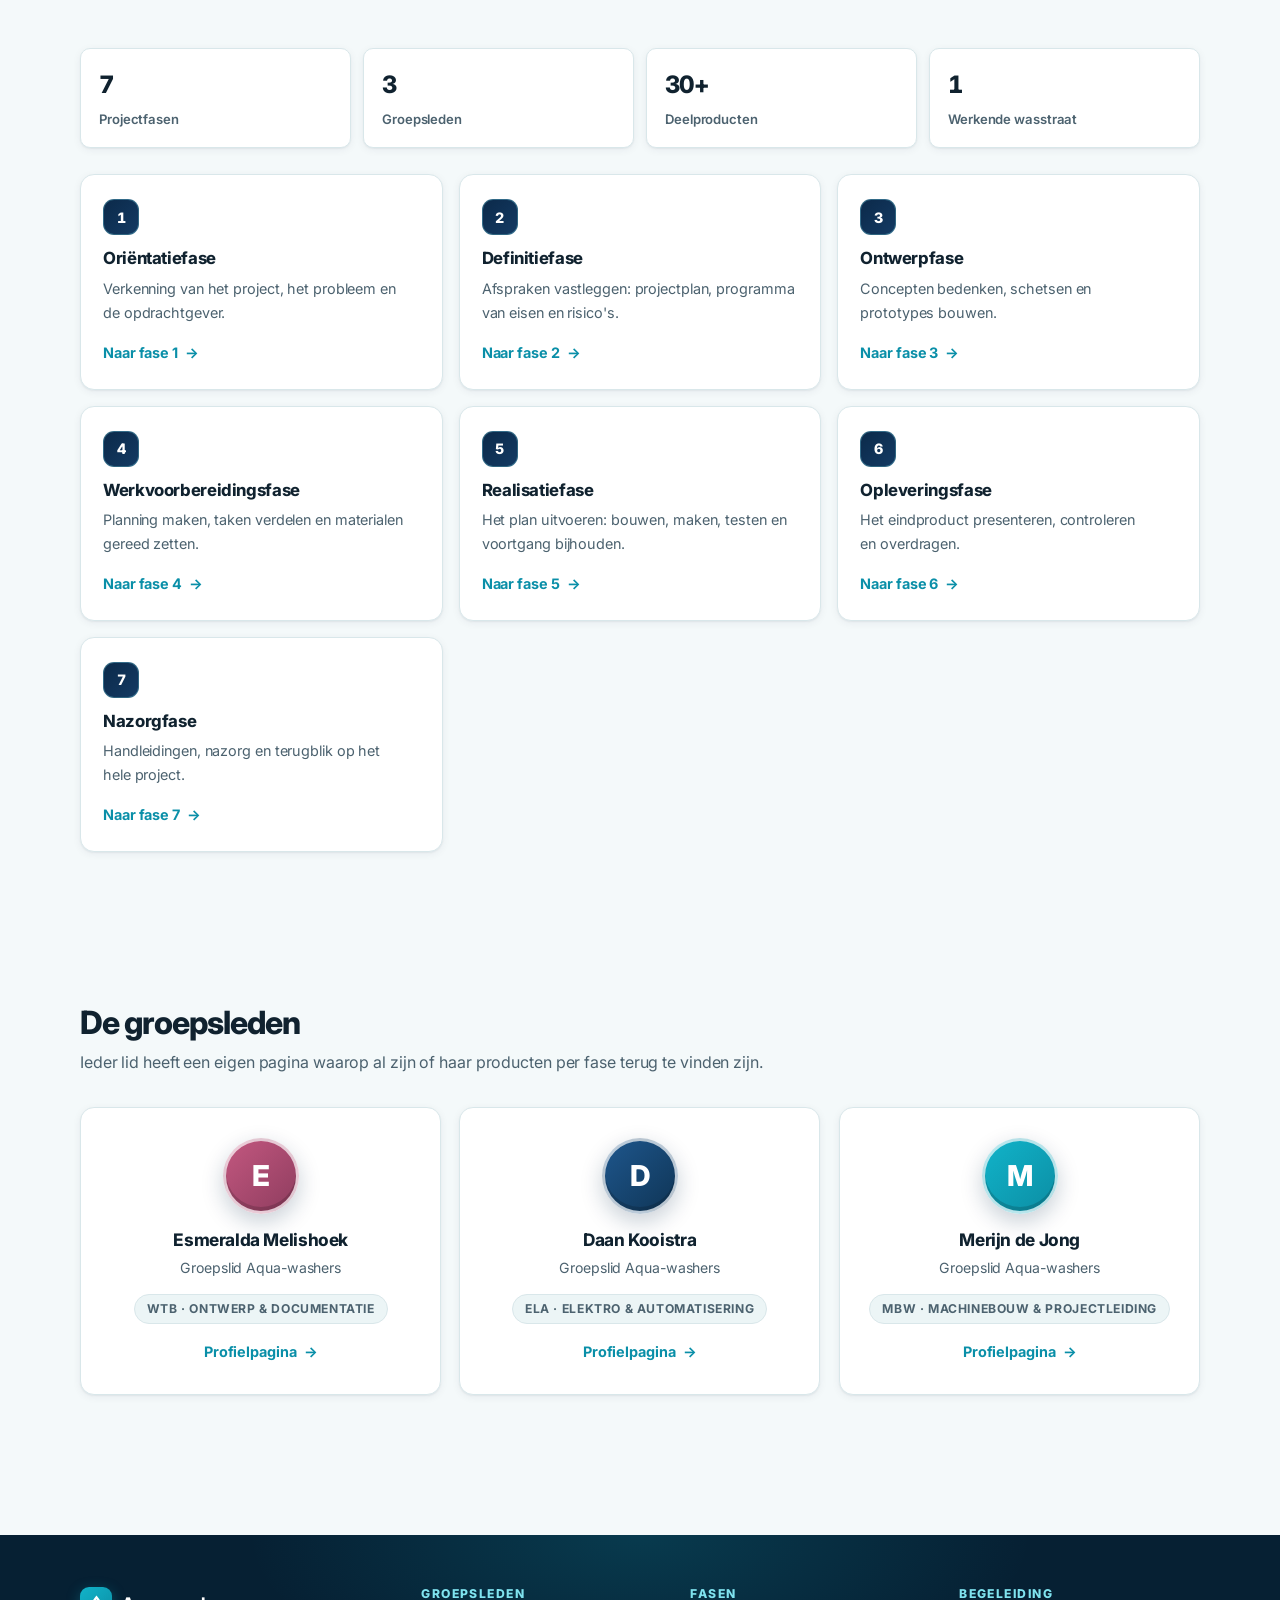
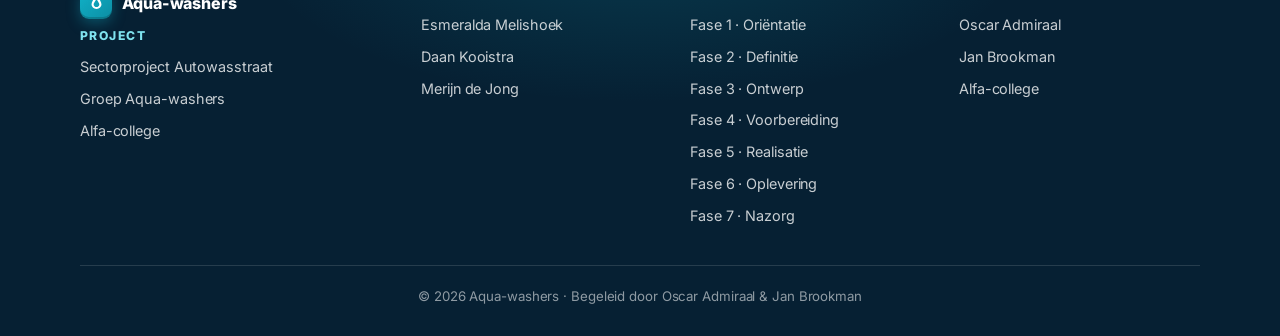
==== commit c483840c: "feat: Update student profiles with theme toggle and accessibility improvements - Added theme toggle " ====
--- a/index.html
+++ b/index.html
@@ -1,14 +1,22 @@
 <!DOCTYPE html>
-<html lang="nl">
+<html lang="nl" data-theme="light">
 <head>
   <meta charset="UTF-8">
   <meta name="viewport" content="width=device-width, initial-scale=1.0">
   <title>Autowasstraat — Sectorproject | Aqua-washers</title>
   <meta name="description" content="Projectwebsite van groep Aqua-washers: het projectverslag van het sectorproject 'Autowasstraat' aan het Alfa-college.">
+  <meta name="theme-color" content="#f4f9fa">
+  <meta name="color-scheme" content="light dark">
+  <link rel="preconnect" href="https://fonts.googleapis.com">
+  <link rel="preconnect" href="https://fonts.gstatic.com" crossorigin>
+  <link href="https://fonts.googleapis.com/css2?family=Inter:wght@400;500;600;700;800&display=swap" rel="stylesheet">
   <link rel="stylesheet" href="css/style.css">
-  <script>try{document.documentElement.dataset.theme=localStorage.getItem("thema")||"light"}catch(e){}</script>
+  <script>
+  try{(function(){var t=localStorage.getItem('aqua-theme');if(!t){t=(window.matchMedia&&matchMedia('(prefers-color-scheme: dark)').matches)?'dark':'light';}document.documentElement.setAttribute('data-theme',t);var m=document.querySelector('meta[name="theme-color"]');if(m)m.setAttribute('content',t==='dark'?'#071722':'#f4f9fa');})();}catch(e){document.documentElement.setAttribute('data-theme','light');}
+  </script>
 </head>
 <body>
+  <a class="skip-link" href="#hoofdinhoud">Direct naar inhoud</a>
 
   <!-- ======================== Navigatie ======================== -->
   <header class="site-header">
@@ -21,18 +29,15 @@
         </span>
         <span>Aqua-washers</span>
       </a>
-      <button class="nav-toggle" aria-label="Menu openen" aria-expanded="false" aria-controls="site-nav">
-        <span></span><span></span><span></span>
-      </button>
-      <button class="dark-toggle" type="button" aria-label="Donkere modus aan of uit zetten" title="Donkere modus aan/uit">
-        <svg class="ico-maan" width="20" height="20" viewBox="0 0 24 24" fill="none" stroke="currentColor" stroke-width="2" stroke-linecap="round" stroke-linejoin="round" aria-hidden="true">
-          <path d="M21 12.79A9 9 0 1 1 11.21 3 7 7 0 0 0 21 12.79z"/>
-        </svg>
-        <svg class="ico-zon" width="20" height="20" viewBox="0 0 24 24" fill="none" stroke="currentColor" stroke-width="2" stroke-linecap="round" stroke-linejoin="round" aria-hidden="true">
-          <circle cx="12" cy="12" r="4"/>
-          <path d="M12 2v2M12 20v2M4.93 4.93l1.41 1.41M17.66 17.66l1.41 1.41M2 12h2M20 12h2M6.34 17.66l-1.41 1.41M19.07 4.93l-1.41 1.41"/>
-        </svg>
-      </button>
+      <div class="nav-actions">
+        <button class="theme-toggle" aria-label="Schakel donker thema in" aria-pressed="false" type="button">
+          <svg class="icon-sun" width="19" height="19" viewBox="0 0 24 24" fill="none" stroke="currentColor" stroke-width="2" stroke-linecap="round" stroke-linejoin="round" aria-hidden="true"><circle cx="12" cy="12" r="4"/><path d="M12 2v2M12 20v2M4.9 4.9l1.4 1.4M17.7 17.7l1.4 1.4M2 12h2M20 12h2M4.9 19.1l1.4-1.4M17.7 6.3l1.4-1.4"/></svg>
+          <svg class="icon-moon" width="19" height="19" viewBox="0 0 24 24" fill="none" stroke="currentColor" stroke-width="2" stroke-linecap="round" stroke-linejoin="round" aria-hidden="true"><path d="M21 12.8A9 9 0 1 1 11.2 3a7 7 0 0 0 9.8 9.8z"/></svg>
+        </button>
+        <button class="nav-toggle" aria-label="Menu openen" aria-expanded="false" aria-controls="site-nav">
+          <span></span><span></span><span></span>
+        </button>
+      </div>
       <nav class="site-nav" id="site-nav">
         <ul>
           <li><a href="index.html">Home</a></li>
@@ -47,26 +52,25 @@
         </ul>
       </nav>
     </div>
+    <span class="scroll-progress" aria-hidden="true"></span>
   </header>
 
   <!-- ======================== Hero ======================== -->
-  <section class="hero">
-    <div class="bubbles" aria-hidden="true">
-      <span class="zeepbel" style="width:70px;height:70px;left:8%;animation-duration:16s;"></span>
-      <span class="zeepbel" style="width:34px;height:34px;left:22%;animation-duration:12s;animation-delay:2s;"></span>
-      <span class="zeepbel" style="width:90px;height:90px;left:38%;animation-duration:20s;animation-delay:1s;"></span>
-      <span class="zeepbel" style="width:26px;height:26px;left:55%;animation-duration:11s;animation-delay:3s;"></span>
-      <span class="zeepbel" style="width:60px;height:60px;left:68%;animation-duration:17s;"></span>
-      <span class="zeepbel" style="width:40px;height:40px;left:82%;animation-duration:13s;animation-delay:2s;"></span>
-      <span class="zeepbel" style="width:22px;height:22px;left:91%;animation-duration:10s;animation-delay:4s;"></span>
-      <span class="zeepbel" style="width:50px;height:50px;left:48%;animation-duration:15s;animation-delay:5s;"></span>
-    </div>
-    <div class="container">
-      <span class="hero-kicker">Sectorproject</span>
-      <h1>Autowasstraat</h1>
-      <p class="ondertitel">Groep Aqua-washers</p>
-      <p class="lead">Op deze website vind je het volledige projectverslag van ons sectorproject. Fase voor fase leggen we vast wat we hebben gedaan, gemaakt en geregeld — per groepsielid.</p>
-      <div class="hero-badges">
+  <section class="hero" id="hoofdinhoud">
+    <span class="orb orb-a" aria-hidden="true"></span>
+    <span class="orb orb-b" aria-hidden="true"></span>
+    <span class="orb orb-c" aria-hidden="true"></span>
+    <span class="hero-noise" aria-hidden="true"></span>
+    <div class="container hero-inner">
+      <span class="hero-kicker reveal" style="--reveal-delay:0ms">Sectorproject</span>
+      <h1 class="reveal" style="--reveal-delay:80ms">Autowasstraat</h1>
+      <p class="ondertitel reveal" style="--reveal-delay:140ms">Groep Aqua-washers</p>
+      <p class="lead reveal" style="--reveal-delay:200ms">Op deze website vind je het volledige projectverslag van ons sectorproject. Fase voor fase leggen we vast wat we hebben gedaan, gemaakt en geregeld — per groepsielid.</p>
+      <div class="hero-actions reveal" style="--reveal-delay:260ms">
+        <a class="btn btn-primary" href="#fasen">Bekijk de 7 fasen <span class="arr" aria-hidden="true">→</span></a>
+        <a class="btn btn-ghost" href="#team">Ontmoet het team</a>
+      </div>
+      <div class="hero-badges reveal" style="--reveal-delay:320ms">
         <span class="hero-badge"><strong>Esmeralda</strong> Melishoek</span>
         <span class="hero-badge"><strong>Daan</strong> Kooistra</span>
         <span class="hero-badge"><strong>Merijn</strong> de Jong</span>
@@ -79,7 +83,7 @@
     <div class="container">
       <h2 class="sectie-titel">Projectgegevens</h2>
       <p class="sectie-lead">De officiële gegevens van dit sectorproject. De gele vlakken zijn plekhouders die we later bijwerken met de definitieve datum en plaats.</p>
-      <ul class="infolijst">
+      <ul class="infolijst reveal">
         <li>
           <span class="label">Titel</span>
           <span class="waarde">Sectorproject <strong>Autowasstraat</strong></span>
@@ -108,15 +112,22 @@
           <span class="label">Docenten / begeleiders</span>
           <span class="waarde">Oscar Admiraal en Jan Brookman</span>
         </li>
+      </ul>
     </div>
   </section>
 
   <!-- ======================== Het project in 7 fasen ======================== -->
-  <section class="sectie" style="background:var(--schuim);">
-    <div class="container">
-      <h2 class="sectie-titel">Het project in 7 fasen</h2>
-      <p class="sectie-lead">Ons project volgt de zeven projectfasen. Per fase staat elk product van ieder groepsielid apart beschreven en gedocumenteerd.</p>
-      <ol class="tijdlijn">
+  <section class="sectie" id="fasen">
+    <div class="container">
+      <div class="section-head"><div><h2 class="sectie-titel">Het project in <span class="count">7 fasen</span></h2>
+      <p class="sectie-lead">Ons project volgt de zeven projectfasen. Per fase staat elk product van ieder groepsielid apart beschreven en gedocumenteerd.</p></div></div>
+      <div class="stat-row reveal-child">
+        <div class="stat"><b>7</b><span>Projectfasen</span></div>
+        <div class="stat"><b>3</b><span>Groepsleden</span></div>
+        <div class="stat"><b>30+</b><span>Deelproducten</span></div>
+        <div class="stat"><b>1</b><span>Werkende wasstraat</span></div>
+      </div>
+      <ol class="tijdlijn reveal-child">
         <li>
           <span class="punt">1</span>
           <h3>Oriëntatiefase</h3>
@@ -175,23 +186,26 @@
     <div class="container">
       <h2 class="sectie-titel">De groepsleden</h2>
       <p class="sectie-lead">Ieder lid heeft een eigen pagina waarop al zijn of haar producten per fase terug te vinden zijn.</p>
-      <div class="team-grid">
+      <div class="team-grid reveal-child">
         <div class="team-kaart reveal">
           <span class="avatar esi" aria-hidden="true">E</span>
           <h3>Esmeralda Melishoek</h3>
           <p class="rol">Groepslid Aqua-washers</p>
+          <span class="discipline">WTB · Ontwerp & Documentatie</span><br>
           <a class="kaart-link" href="student-esmeralda.html">Profielpagina</a>
         </div>
         <div class="team-kaart reveal">
           <span class="avatar daan" aria-hidden="true">D</span>
           <h3>Daan Kooistra</h3>
           <p class="rol">Groepslid Aqua-washers</p>
+          <span class="discipline">ELA · Elektro & Automatisering</span><br>
           <a class="kaart-link" href="student-daan.html">Profielpagina</a>
         </div>
         <div class="team-kaart reveal">
           <span class="avatar men" aria-hidden="true">M</span>
           <h3>Merijn de Jong</h3>
           <p class="rol">Groepslid Aqua-washers</p>
+          <span class="discipline">MBW · Machinebouw & Projectleiding</span><br>
           <a class="kaart-link" href="student-merijn.html">Profielpagina</a>
         </div>
       </div>
@@ -203,6 +217,7 @@
     <div class="container">
       <div class="footer-grid">
         <div>
+          <div class="brand-mini"><span class="brand-mark" aria-hidden="true" style="width:32px;height:32px;border-radius:9px;"><svg width="17" height="17" viewBox="0 0 24 24" fill="currentColor"><path d="M12 2C8 7 5 11 5 14.5 5 18 8 21 12 21s7-3 7-6.5C19 11 16 7 12 2zm0 16.5c-2.2 0-4-1.6-4-3.7 0-2.2 4-7.4 4-7.4s4 5.2 4 7.4c0 2.1-1.8 3.7-4 3.7z"/></svg></span><span>Aqua-washers</span></div>
           <h4>Project</h4>
           <ul>
             <li>Sectorproject Autowasstraat</li>
@@ -222,16 +237,30 @@
           <h4>Fasen</h4>
           <ul>
             <li><a href="fase-1.html">Fase 1 · Oriëntatie</a></li>
+            <li><a href="fase-2.html">Fase 2 · Definitie</a></li>
             <li><a href="fase-3.html">Fase 3 · Ontwerp</a></li>
+            <li><a href="fase-4.html">Fase 4 · Voorbereiding</a></li>
             <li><a href="fase-5.html">Fase 5 · Realisatie</a></li>
+            <li><a href="fase-6.html">Fase 6 · Oplevering</a></li>
             <li><a href="fase-7.html">Fase 7 · Nazorg</a></li>
           </ul>
         </div>
+        <div>
+          <h4>Begeleiding</h4>
+          <ul>
+            <li>Oscar Admiraal</li>
+            <li>Jan Brookman</li>
+            <li>Alfa-college</li>
+          </ul>
+        </div>
       </div>
       <p class="bottom">© <span data-jaar>2026</span> Aqua-washers · Begeleid door Oscar Admiraal &amp; Jan Brookman</p>
     </div>
   </footer>
 
+  <button class="back-to-top" aria-label="Terug naar boven" type="button">
+    <svg width="18" height="18" viewBox="0 0 24 24" fill="none" stroke="currentColor" stroke-width="2.2" stroke-linecap="round" stroke-linejoin="round" aria-hidden="true"><path d="M12 19V5M5 12l7-7 7 7"/></svg>
+  </button>
   <script src="js/main.js"></script>
 </body>
 </html>
--- a/css/style.css
+++ b/css/style.css
@@ -1,1453 +1,908 @@
 /* ==========================================================================
-   Sportvelden / Aqua-washers — Sectorproject Autowasstraat
-   Stylesheet: autowas-thema (blauw + schuim), responsive, zonder frameworks
+   Aqua-washers — Autowasstraat · Premium 2026 design system
+   Evolved aqua/navy identity · light + dark · Inter · GPU-only motion
    ========================================================================== */
 
 :root {
-  --blauw-950: #07233f;
-  --blauw-900: #0b2a4a;
-  --blauw-700: #143a63;
-  --blauw-500: #1e568c;
+  color-scheme: light;
+
+  /* Brand (evolved aqua identity) */
+  --navy-950: #062033;
+  --navy-900: #0b2a4a;
+  --navy-700: #143a63;
+  --navy-500: #1e568c;
   --aqua: #11b3c9;
-  --aqua-donker: #0c8ea4;
-  --aqua-light: #7fe3ef;
-  --schuim: #eaf9fb;
-  --schuim-licht: #f5fcfd;
-  --wit: #ffffff;
-  --inkt: #1c2b38;
-  --grijs: #5b6b78;
-  --scheiding: #dce9ec;
-  --markering: #fff3b0;      /* gele plekhouderkleur */
+  --aqua-strong: #0a9bb5;
+  --aqua-deep: #0c8ea4;
+  --aqua-soft: #7fe3ef;
+
+  /* Surface system — light */
+  --bg: #f4f9fa;
+  --surface: #ffffff;
+  --surface-2: #ecf5f6;
+  --surface-3: #e2eff1;
+  --border: #d9e7ea;
+  --border-strong: #c3d9dd;
+  --text-1: #10222f;
+  --text-2: #4c626f;
+  --text-3: #7d939e;
+  --primary: #0a8fa8;
+  --primary-hover: #076f83;
+  --primary-ink: #ffffff;
+  --on-dark: #ffffff;
+  --success: #127a52;
+  --success-bg: #e5f5ec;
+  --warning: #8f6405;
+  --warning-bg: #fff3b0;
+  --danger: #b3372a;
+  --danger-bg: #fdecea;
+
+  --markering: #fff3b0;
   --markering-tekst: #6b5710;
-  --schaduw: 0 10px 30px rgba(11, 42, 74, 0.12);
-  --radius: 16px;
-  --radius-klein: 10px;
-  --font: "Segoe UI", Roboto, "Helvetica Neue", Helvetica, Arial, sans-serif;
-}
-
-* {
-  margin: 0;
-  padding: 0;
-  box-sizing: border-box;
-}
+
+  --shadow-sm: 0 1px 2px rgba(11, 42, 74, 0.06), 0 2px 8px rgba(11, 42, 74, 0.06);
+  --shadow-md: 0 6px 24px rgba(11, 42, 74, 0.1), 0 2px 6px rgba(11, 42, 74, 0.06);
+  --shadow-lg: 0 18px 50px rgba(11, 42, 74, 0.16), 0 4px 12px rgba(11, 42, 74, 0.08);
+  --shadow-glow: 0 0 0 1px rgba(17, 179, 201, 0.18), 0 8px 30px rgba(17, 179, 201, 0.18);
+
+  --r-sm: 10px;
+  --r-md: 14px;
+  --r-lg: 20px;
+  --r-pill: 999px;
+
+  --font-sans: "Inter", "SF Pro Display", "Segoe UI", Roboto, "Helvetica Neue", Helvetica, Arial, sans-serif;
+  --ease: cubic-bezier(0.21, 0.65, 0.35, 1);
+  --dur-1: 150ms;
+  --dur-2: 250ms;
+  --dur-3: 380ms;
+
+  --header-h: 68px;
+  --maxw: 1120px;
+}
+
+[data-theme="dark"] {
+  color-scheme: dark;
+  --bg: #071722;
+  --surface: #0c2434;
+  --surface-2: #102e42;
+  --surface-3: #15394f;
+  --border: rgba(127, 227, 239, 0.14);
+  --border-strong: rgba(127, 227, 239, 0.26);
+  --text-1: #eaf4f6;
+  --text-2: #a9c0cb;
+  --text-3: #7e97a3;
+  --primary: #2ed3e6;
+  --primary-hover: #7fe3ef;
+  --primary-ink: #052033;
+  --success: #4ade9e;
+  --success-bg: rgba(74, 222, 158, 0.12);
+  --warning-bg: rgba(255, 243, 176, 0.12);
+  --warning: #ffd97a;
+  --danger: #ff9a8d;
+  --danger-bg: rgba(255, 154, 141, 0.12);
+  --markering: rgba(255, 243, 176, 0.16);
+  --markering-tekst: #ffe9a8;
+  --shadow-sm: 0 1px 2px rgba(0, 0, 0, 0.4);
+  --shadow-md: 0 8px 28px rgba(0, 0, 0, 0.45);
+  --shadow-lg: 0 20px 60px rgba(0, 0, 0, 0.55);
+}
+
+/* Legacy aliases (backwards compat) */
+:root {
+  --blauw-950: var(--navy-950);
+  --blauw-900: var(--navy-900);
+  --blauw-700: var(--navy-700);
+  --blauw-500: var(--navy-500);
+  --aqua-donker: var(--aqua-deep);
+  --aqua-light: var(--aqua-soft);
+  --schuim: var(--surface-2);
+  --schuim-licht: var(--bg);
+  --wit: var(--surface);
+  --inkt: var(--text-1);
+  --grijs: var(--text-2);
+  --scheiding: var(--border);
+  --schaduw: var(--shadow-md);
+  --radius: var(--r-md);
+  --radius-klein: var(--r-sm);
+  --font: var(--font-sans);
+}
+
+* { margin: 0; padding: 0; box-sizing: border-box; }
 
 html {
   scroll-behavior: smooth;
-  scroll-padding-top: 92px;
+  scroll-padding-top: calc(var(--header-h) + 20px);
+  -webkit-text-size-adjust: 100%;
 }
 
 body {
-  font-family: var(--font);
-  color: var(--inkt);
-  background: var(--schuim-licht);
+  font-family: var(--font-sans);
+  color: var(--text-1);
+  background: var(--bg);
   line-height: 1.65;
+  font-size: 16px;
+  letter-spacing: -0.006em;
   -webkit-font-smoothing: antialiased;
-}
-
-img {
-  max-width: 100%;
-  display: block;
-}
-
-a {
-  color: var(--aqua-donker);
-  text-decoration: none;
-}
-
-a:hover {
-  text-decoration: underline;
-}
-
-.container {
-  width: min(1120px, 92%);
-  margin-inline: auto;
-}
-
-::selection {
-  background: var(--aqua);
-  color: var(--wit);
-}
+  text-rendering: optimizeLegibility;
+  overflow-x: hidden;
+  transition: background var(--dur-2) var(--ease), color var(--dur-2) var(--ease);
+}
+
+body::before {
+  content: "";
+  position: fixed;
+  inset: 0;
+  pointer-events: none;
+  z-index: 0;
+  background:
+    radial-gradient(600px 300px at 12% -4%, rgba(17, 179, 201, 0.07), transparent 70%),
+    radial-gradient(700px 340px at 90% 8%, rgba(30, 86, 140, 0.07), transparent 70%);
+}
+[data-theme="dark"] body::before {
+  background:
+    radial-gradient(700px 340px at 12% -4%, rgba(46, 211, 230, 0.09), transparent 70%),
+    radial-gradient(700px 340px at 90% 8%, rgba(46, 211, 230, 0.06), transparent 70%);
+}
+
+img { max-width: 100%; display: block; }
+
+a { color: var(--primary); text-decoration: none; text-underline-offset: 3px; }
+a:hover { text-decoration: underline; }
+
+:focus-visible {
+  outline: 2px solid var(--primary);
+  outline-offset: 3px;
+  border-radius: 6px;
+}
+
+::selection { background: var(--aqua); color: #fff; }
+[data-theme="dark"] ::selection { color: #052033; }
+
+.container { width: min(var(--maxw), 92%); margin-inline: auto; position: relative; z-index: 1; }
+
+h1, h2, h3, h4 { letter-spacing: -0.022em; line-height: 1.18; text-wrap: balance; }
+p { text-wrap: pretty; }
+
+/* Skip link */
+.skip-link {
+  position: absolute; left: 12px; top: -60px; z-index: 200;
+  background: var(--navy-900); color: #fff; padding: 10px 16px;
+  border-radius: var(--r-sm); font-weight: 700; font-size: 0.9rem;
+  transition: top var(--dur-2) var(--ease);
+}
+.skip-link:focus { top: 10px; text-decoration: none; }
 
 /* ==========================================================================
-   Header & navigatie
+   Header & navigation
    ========================================================================== */
 
 .site-header {
   position: sticky;
   top: 0;
   z-index: 100;
-  background: rgba(255, 255, 255, 0.92);
-  backdrop-filter: blur(8px);
-  border-bottom: 1px solid var(--scheiding);
-}
+  background: color-mix(in srgb, var(--surface) 82%, transparent);
+  -webkit-backdrop-filter: blur(16px) saturate(1.4);
+  backdrop-filter: blur(16px) saturate(1.4);
+  border-bottom: 1px solid var(--border);
+  transition: box-shadow var(--dur-2) var(--ease), background var(--dur-2) var(--ease), border-color var(--dur-2) var(--ease);
+}
+@supports not (background: color-mix(in srgb, red 50%, blue)) {
+  .site-header { background: var(--surface); }
+  [data-theme="light"] .site-header { background: rgba(255, 255, 255, 0.88); }
+  [data-theme="dark"] .site-header { background: rgba(12, 36, 52, 0.88); }
+}
+.site-header.is-scrolled { box-shadow: var(--shadow-md); }
 
 .nav-wrap {
   display: flex;
   align-items: center;
   justify-content: space-between;
-  gap: 16px;
-  min-height: 72px;
+  gap: 14px;
+  min-height: var(--header-h);
 }
 
 .brand {
-  display: flex;
-  align-items: center;
-  gap: 10px;
-  font-weight: 800;
-  font-size: 1.05rem;
-  color: var(--blauw-900);
-  letter-spacing: 0.02em;
-}
-
-.brand:hover {
-  text-decoration: none;
-}
-
+  display: flex; align-items: center; gap: 11px;
+  font-weight: 750; font-size: 1.02rem; letter-spacing: -0.01em;
+  color: var(--text-1);
+}
+.brand:hover { text-decoration: none; }
 .brand-mark {
-  display: grid;
-  place-items: center;
-  width: 42px;
-  height: 42px;
-  border-radius: 12px;
-  background: linear-gradient(135deg, var(--aqua), var(--aqua-donker));
-  color: var(--wit);
-  box-shadow: inset 0 -3px 0 rgba(0, 0, 0, 0.15);
-}
+  display: grid; place-items: center;
+  width: 38px; height: 38px; border-radius: 11px; flex: none;
+  background: linear-gradient(135deg, var(--aqua) 0%, var(--aqua-deep) 100%);
+  color: #fff;
+  box-shadow: inset 0 -2px 0 rgba(0,0,0,0.18), 0 4px 14px rgba(17,179,201,0.35);
+  transition: transform var(--dur-2) var(--ease), box-shadow var(--dur-2) var(--ease);
+}
+.brand:hover .brand-mark { transform: translateY(-1px) scale(1.03); box-shadow: inset 0 -2px 0 rgba(0,0,0,0.18), 0 8px 20px rgba(17,179,201,0.45); }
+
+.nav-actions { display: flex; align-items: center; gap: 10px; margin-left: auto; }
 
 .site-nav ul {
-  display: flex;
-  align-items: center;
-  gap: 4px;
-  list-style: none;
-  flex-wrap: wrap;
-}
-
+  display: flex; align-items: center; gap: 2px;
+  list-style: none; flex-wrap: wrap;
+}
 .site-nav a {
+  position: relative;
   display: inline-block;
   padding: 8px 12px;
-  border-radius: 999px;
-  color: var(--blauw-700);
-  font-weight: 600;
-  font-size: 0.95rem;
-  transition: background 0.15s ease, color 0.15s ease;
-}
-
-.site-nav a:hover {
-  background: var(--schuim);
-  color: var(--blauw-900);
-  text-decoration: none;
-}
-
-.site-nav a.is-actief {
-  background: var(--blauw-900);
-  color: var(--wit);
-}
-
-/* Hamburger-menu (mobiel) */
-.nav-toggle {
-  display: none;
-  flex-direction: column;
-  justify-content: center;
-  gap: 5px;
-  width: 44px;
-  height: 44px;
-  padding: 10px;
-  margin-left: auto;
-  border: 1px solid var(--scheiding);
-  border-radius: 10px;
-  background: var(--wit);
+  border-radius: 8px;
+  color: var(--text-2);
+  font-weight: 600; font-size: 0.92rem; letter-spacing: -0.005em;
+  transition: background var(--dur-1) var(--ease), color var(--dur-1) var(--ease);
+}
+.site-nav a::after {
+  content: ""; position: absolute; left: 12px; right: 12px; bottom: 5px; height: 2px;
+  border-radius: 2px; background: var(--primary);
+  transform: scaleX(0); transform-origin: left;
+  transition: transform var(--dur-2) var(--ease);
+}
+.site-nav a:hover { background: var(--surface-2); color: var(--text-1); text-decoration: none; }
+.site-nav a:hover::after { transform: scaleX(0.6); opacity: 0.5; }
+.site-nav a.is-actief { background: var(--surface-2); color: var(--text-1); }
+.site-nav a.is-actief::after { transform: scaleX(1); opacity: 1; }
+
+/* Theme toggle + hamburger */
+.theme-toggle, .nav-toggle {
+  display: inline-grid; place-items: center;
+  width: 42px; height: 42px; flex: none;
+  border: 1px solid var(--border); border-radius: 11px;
+  background: var(--surface); color: var(--text-1);
   cursor: pointer;
-}
-
-.nav-toggle span {
-  display: block;
-  height: 2px;
-  width: 100%;
-  background: var(--blauw-900);
+  transition: transform var(--dur-1) var(--ease), border-color var(--dur-1) var(--ease), background var(--dur-1) var(--ease), box-shadow var(--dur-1) var(--ease);
+}
+.theme-toggle:hover, .nav-toggle:hover { border-color: var(--border-strong); background: var(--surface-2); transform: translateY(-1px); box-shadow: var(--shadow-sm); }
+.theme-toggle:active, .nav-toggle:active { transform: translateY(0) scale(0.97); }
+.theme-toggle svg { width: 19px; height: 19px; }
+.theme-toggle .icon-moon { display: none; }
+[data-theme="dark"] .theme-toggle .icon-sun { display: none; }
+[data-theme="dark"] .theme-toggle .icon-moon { display: block; }
+
+.nav-toggle { display: none; flex-direction: column; justify-content: center; align-items: center; gap: 5px; }
+.nav-toggle span { display: block; height: 2px; width: 18px; background: currentColor; border-radius: 2px; transition: transform var(--dur-2) var(--ease), opacity var(--dur-2) var(--ease); }
+.nav-toggle.open span:nth-child(1) { transform: translateY(7px) rotate(45deg); }
+.nav-toggle.open span:nth-child(2) { opacity: 0; }
+.nav-toggle.open span:nth-child(3) { transform: translateY(-7px) rotate(-45deg); }
+
+.scroll-progress {
+  position: absolute; left: 0; bottom: -1px; height: 2px; width: 100%;
+  transform-origin: left; transform: scaleX(0);
+  background: linear-gradient(90deg, var(--aqua), var(--navy-500));
   border-radius: 2px;
-  transition: transform 0.2s ease, opacity 0.2s ease;
-}
-
-.nav-toggle.open span:nth-child(1) {
-  transform: translateY(7px) rotate(45deg);
-}
-
-.nav-toggle.open span:nth-child(2) {
-  opacity: 0;
-}
-
-.nav-toggle.open span:nth-child(3) {
-  transform: translateY(-7px) rotate(-45deg);
-}
-
-/* Dark-mode knop */
-.dark-toggle {
-  display: inline-grid;
-  place-items: center;
-  width: 42px;
-  height: 42px;
-  padding: 0;
-  margin-left: 8px;
-  border: 1px solid var(--scheiding);
-  border-radius: 50%;
-  background: var(--wit);
-  color: var(--blauw-700);
-  cursor: pointer;
-  transition: color 0.15s ease, border-color 0.15s ease, background 0.15s ease;
-}
-
-.dark-toggle:hover {
-  color: var(--blauw-900);
-  border-color: var(--aqua);
-  background: var(--schuim);
-}
-
-.dark-toggle svg {
-  display: block;
-}
-
-.dark-toggle .ico-zon {
-  display: none;
-}
-
-[data-theme="dark"] .dark-toggle .ico-maan {
-  display: none;
-}
-
-[data-theme="dark"] .dark-toggle .ico-zon {
-  display: block;
 }
 
 /* ==========================================================================
-   Home-hero met schuim/zeepbellen
+   Buttons
    ========================================================================== */
 
+.btn {
+  display: inline-flex; align-items: center; gap: 9px;
+  padding: 12px 20px; border-radius: 11px;
+  font-weight: 700; font-size: 0.94rem; letter-spacing: -0.008em;
+  border: 1px solid transparent; cursor: pointer;
+  transition: transform var(--dur-1) var(--ease), box-shadow var(--dur-1) var(--ease), background var(--dur-1) var(--ease), border-color var(--dur-1) var(--ease);
+}
+.btn:hover { text-decoration: none; transform: translateY(-1px); }
+.btn:active { transform: translateY(0) scale(0.98); }
+.btn .arr { transition: transform var(--dur-2) var(--ease); }
+.btn:hover .arr { transform: translateX(4px); }
+.btn-primary { background: linear-gradient(135deg, var(--aqua) 0%, var(--aqua-deep) 100%); color: #fff; box-shadow: 0 6px 20px rgba(17,179,201,0.35); }
+.btn-primary:hover { box-shadow: 0 10px 28px rgba(17,179,201,0.45); color: #fff; }
+[data-theme="dark"] .btn-primary { color: #052033; }
+.btn-ghost { background: rgba(255,255,255,0.1); border-color: rgba(255,255,255,0.28); color: #fff; -webkit-backdrop-filter: blur(8px); backdrop-filter: blur(8px); }
+.btn-ghost:hover { background: rgba(255,255,255,0.18); color: #fff; }
+
+/* ==========================================================================
+   Heroes
+   ========================================================================== */
+
 .hero {
-  position: relative;
-  overflow: hidden;
-  color: var(--wit);
+  position: relative; overflow: hidden; isolation: isolate;
+  color: #fff;
+  background: linear-gradient(165deg, var(--navy-950) 0%, var(--navy-900) 48%, #123f6b 100%);
+  padding: clamp(72px, 10vw, 128px) 0 clamp(64px, 8vw, 104px);
+  text-align: center;
+}
+.hero::before {
+  content: ""; position: absolute; inset: 0; z-index: 0;
   background:
-    radial-gradient(circle at 85% 15%, rgba(127, 227, 239, 0.35), transparent 42%),
-    linear-gradient(160deg, var(--blauw-950) 0%, var(--blauw-700) 55%, var(--blauw-500) 100%);
-  padding: clamp(64px, 10vw, 130px) 0 clamp(64px, 9vw, 120px);
-  text-align: center;
-}
-
-.bubbles {
-  position: absolute;
-  inset: 0;
-  pointer-events: none;
-}
-
-.zeepbel {
-  position: absolute;
-  bottom: -160px;
-  border-radius: 50%;
-  background: radial-gradient(circle at 30% 30%, rgba(255, 255, 255, 0.9), rgba(127, 227, 239, 0.25) 60%, transparent 70%);
-  border: 1px solid rgba(255, 255, 255, 0.35);
-  animation: zweven linear infinite;
-}
-
-@keyframes zweven {
-  0%   { transform: translateY(0) translateX(0) scale(1); }
-  50%  { transform: translateY(-55vh) translateX(30px) scale(1.06); }
-  100% { transform: translateY(-115vh) translateX(-20px) scale(1.12); }
-}
-
+    radial-gradient(560px 320px at 18% 22%, rgba(17,179,201,0.28), transparent 65%),
+    radial-gradient(640px 360px at 84% 18%, rgba(127,227,239,0.2), transparent 60%),
+    radial-gradient(700px 420px at 50% 110%, rgba(30,86,140,0.55), transparent 65%);
+}
+.hero::after {
+  content: ""; position: absolute; inset: 0; z-index: 0; opacity: 0.5;
+  background-image: linear-gradient(rgba(255,255,255,0.055) 1px, transparent 1px), linear-gradient(90deg, rgba(255,255,255,0.055) 1px, transparent 1px);
+  background-size: 44px 44px;
+  mask-image: radial-gradient(720px 420px at 50% 30%, black 30%, transparent 75%);
+  -webkit-mask-image: radial-gradient(720px 420px at 50% 30%, black 30%, transparent 75%);
+}
+.hero-noise {
+  position: absolute; inset: 0; z-index: 0; opacity: 0.06; pointer-events: none;
+  background-image: url("data:image/svg+xml,%3Csvg xmlns='http://www.w3.org/2000/svg' width='140' height='140'%3E%3Cfilter id='n'%3E%3CfeTurbulence type='fractalNoise' baseFrequency='0.9' numOctaves='2'/%3E%3C/filter%3E%3Crect width='140' height='140' filter='url(%23n)' opacity='1'/%3E%3C/svg%3E");
+}
+.orb { position: absolute; z-index: 0; border-radius: 50%; filter: blur(60px); pointer-events: none; will-change: transform; }
+.orb-a { width: 340px; height: 340px; left: -90px; top: -70px; background: rgba(17,179,201,0.32); animation: drift 14s ease-in-out infinite alternate; }
+.orb-b { width: 420px; height: 420px; right: -120px; top: 6%; background: rgba(30,86,140,0.5); animation: drift 18s ease-in-out infinite alternate-reverse; }
+.orb-c { width: 260px; height: 260px; left: 44%; bottom: -140px; background: rgba(127,227,239,0.22); animation: drift 12s ease-in-out infinite alternate; }
+@keyframes drift {
+  from { transform: translate3d(0,0,0) scale(1); }
+  to { transform: translate3d(34px, 26px, 0) scale(1.08); }
+}
+/* Legacy bubbles: hide (identity evolved to ambient glow) */
+.bubbles, .zeepbel { display: none !important; }
+
+.hero-inner { position: relative; z-index: 1; }
 .hero-kicker {
-  display: inline-block;
-  margin-bottom: 18px;
-  padding: 6px 16px;
-  border: 1px solid rgba(255, 255, 255, 0.4);
-  border-radius: 999px;
-  background: rgba(255, 255, 255, 0.1);
-  text-transform: uppercase;
-  letter-spacing: 0.16em;
-  font-size: 0.8rem;
-  font-weight: 700;
-}
-
+  display: inline-flex; align-items: center; gap: 8px;
+  margin-bottom: 20px; padding: 7px 16px;
+  border: 1px solid rgba(255,255,255,0.28); border-radius: var(--r-pill);
+  background: rgba(255,255,255,0.09);
+  -webkit-backdrop-filter: blur(10px); backdrop-filter: blur(10px);
+  text-transform: uppercase; letter-spacing: 0.16em; font-size: 0.74rem; font-weight: 750;
+  color: rgba(255,255,255,0.92);
+}
+.hero-kicker::before { content: ""; width: 7px; height: 7px; border-radius: 50%; background: var(--aqua-soft); box-shadow: 0 0 12px var(--aqua-soft); }
 .hero h1 {
-  position: relative;
-  font-size: clamp(2rem, 6vw, 3.6rem);
-  letter-spacing: -0.01em;
-  line-height: 1.1;
-  margin-bottom: 10px;
-  text-shadow: 0 4px 24px rgba(0, 0, 0, 0.25);
-}
-
-.hero .ondertitel {
-  position: relative;
-  font-size: clamp(1.15rem, 3vw, 1.5rem);
-  color: var(--aqua-light);
-  font-weight: 600;
-}
-
-.hero .lead {
-  position: relative;
-  max-width: 640px;
-  margin: 22px auto 0;
-  color: rgba(255, 255, 255, 0.88);
-}
-
-.hero-badges {
-  position: relative;
-  display: flex;
-  flex-wrap: wrap;
-  gap: 12px;
-  justify-content: center;
-  margin-top: 34px;
-}
-
+  font-size: clamp(2.4rem, 6vw, 3.9rem); font-weight: 800; letter-spacing: -0.035em; line-height: 1.04;
+  text-shadow: 0 6px 30px rgba(0,0,0,0.3);
+  margin-bottom: 12px;
+}
+.hero h1 .thin { font-weight: 500; color: rgba(255,255,255,0.82); }
+.hero .ondertitel { font-size: clamp(1.1rem, 2.6vw, 1.4rem); color: var(--aqua-soft); font-weight: 650; letter-spacing: -0.01em; }
+.hero .lead { max-width: 660px; margin: 20px auto 0; color: rgba(255,255,255,0.85); font-size: 1.05rem; line-height: 1.7; }
+.hero-actions { display: flex; flex-wrap: wrap; gap: 12px; justify-content: center; margin-top: 32px; }
+.hero-meta {
+  display: flex; flex-wrap: wrap; gap: 10px; justify-content: center;
+  margin-top: 26px; padding-top: 24px;
+  border-top: 1px solid rgba(255,255,255,0.14);
+  font-size: 0.88rem; color: rgba(255,255,255,0.72);
+}
+.hero-meta strong { color: #fff; font-weight: 700; }
+.hero-badges { display: flex; flex-wrap: wrap; gap: 10px; justify-content: center; margin-top: 22px; }
 .hero-badge {
-  padding: 10px 18px;
-  border-radius: 999px;
-  background: rgba(255, 255, 255, 0.12);
-  border: 1px solid rgba(255, 255, 255, 0.35);
-  font-weight: 600;
-  font-size: 0.95rem;
-}
-
-.hero-badge strong {
-  color: var(--aqua-light);
-}
-
-/* Kleine hero voor de fasepagina's */
+  padding: 9px 17px; border-radius: var(--r-pill);
+  background: rgba(255,255,255,0.09); border: 1px solid rgba(255,255,255,0.24);
+  -webkit-backdrop-filter: blur(8px); backdrop-filter: blur(8px);
+  font-weight: 600; font-size: 0.9rem; color: rgba(255,255,255,0.92);
+  transition: background var(--dur-2) var(--ease), transform var(--dur-2) var(--ease), border-color var(--dur-2) var(--ease);
+}
+.hero-badge:hover { background: rgba(255,255,255,0.16); transform: translateY(-2px); border-color: rgba(255,255,255,0.4); }
+.hero-badge strong { color: var(--aqua-soft); }
+
+/* Compact page hero */
 .page-hero {
-  padding: clamp(40px, 7vw, 76px) 0;
-  color: var(--wit);
+  position: relative; overflow: hidden; isolation: isolate;
+  padding: clamp(48px, 7vw, 84px) 0 clamp(40px, 6vw, 68px);
+  color: #fff;
+  background: linear-gradient(155deg, var(--navy-950) 0%, var(--navy-900) 60%, #144068 100%);
+}
+.page-hero::before {
+  content: ""; position: absolute; inset: 0; z-index: 0;
   background:
-    radial-gradient(circle at 90% 10%, rgba(127, 227, 239, 0.3), transparent 45%),
-    linear-gradient(150deg, var(--blauw-950), var(--blauw-700));
-}
-
+    radial-gradient(520px 300px at 88% 12%, rgba(127,227,239,0.22), transparent 60%),
+    radial-gradient(560px 320px at 8% 90%, rgba(17,179,201,0.2), transparent 60%);
+}
+.page-hero::after {
+  content: ""; position: absolute; inset: 0; z-index: 0; opacity: 0.4;
+  background-image: linear-gradient(rgba(255,255,255,0.05) 1px, transparent 1px), linear-gradient(90deg, rgba(255,255,255,0.05) 1px, transparent 1px);
+  background-size: 40px 40px;
+  mask-image: radial-gradient(640px 340px at 70% 20%, black, transparent 75%);
+  -webkit-mask-image: radial-gradient(640px 340px at 70% 20%, black, transparent 75%);
+}
+.page-hero .container { z-index: 1; }
+.breadcrumb { display: flex; align-items: center; gap: 8px; margin-bottom: 14px; font-size: 0.84rem; color: rgba(255,255,255,0.66); }
+.breadcrumb a { color: rgba(255,255,255,0.8); font-weight: 600; }
+.breadcrumb a:hover { color: var(--aqua-soft); }
+.breadcrumb .sep { opacity: 0.5; }
 .page-hero .kicker {
-  display: inline-block;
-  text-transform: uppercase;
-  letter-spacing: 0.16em;
-  font-size: 0.78rem;
-  font-weight: 700;
-  color: var(--aqua-light);
-  margin-bottom: 8px;
-}
-
-.page-hero h1 {
-  font-size: clamp(1.9rem, 4.5vw, 2.8rem);
-  line-height: 1.12;
-  margin-bottom: 6px;
-}
-
-.page-hero .accent {
-  display: inline-block;
-  margin-top: 8px;
-  padding: 4px 2px;
-  border-bottom: 3px solid var(--aqua);
-}
-
-.page-hero .lead {
-  max-width: 720px;
-  margin-top: 16px;
-  color: rgba(255, 255, 255, 0.88);
-  font-size: 1.05rem;
-}
+  display: inline-block; text-transform: uppercase; letter-spacing: 0.16em;
+  font-size: 0.74rem; font-weight: 750; color: var(--aqua-soft); margin-bottom: 10px;
+}
+.page-hero h1 { font-size: clamp(1.9rem, 4.4vw, 2.9rem); font-weight: 800; letter-spacing: -0.03em; line-height: 1.1; margin-bottom: 8px; }
+.page-hero .accent { position: relative; font-weight: 500; color: rgba(255,255,255,0.88); white-space: nowrap; }
+.page-hero .accent::after { content: ""; position: absolute; left: 0; right: 0; bottom: 1px; height: 3px; border-radius: 3px; background: linear-gradient(90deg, var(--aqua), var(--aqua-soft)); opacity: 0.9; }
+.page-hero .lead { max-width: 740px; margin-top: 14px; color: rgba(255,255,255,0.84); font-size: 1.02rem; line-height: 1.7; }
+.page-hero .hero-meta { justify-content: flex-start; margin-top: 20px; padding-top: 18px; }
 
 /* ==========================================================================
-   Secties & blokken
+   Sections
    ========================================================================== */
 
-.sectie {
-  padding: clamp(40px, 6vw, 72px) 0;
-}
-
-.sectie-titel {
-  font-size: clamp(1.4rem, 3vw, 1.9rem);
-  color: var(--blauw-900);
-  margin-bottom: 8px;
-}
-
-.sectie-lead {
-  color: var(--grijs);
-  max-width: 680px;
-  margin-bottom: 28px;
-}
+.sectie { padding: clamp(44px, 6vw, 76px) 0; }
+.section-head { display: flex; align-items: flex-end; justify-content: space-between; gap: 18px; margin-bottom: 8px; flex-wrap: wrap; }
+.sectie-titel { font-size: clamp(1.45rem, 3vw, 2rem); font-weight: 780; color: var(--text-1); letter-spacing: -0.028em; margin-bottom: 8px; }
+.sectie-titel .count { color: var(--primary); font-weight: 800; }
+.sectie-lead { color: var(--text-2); max-width: 700px; margin-bottom: 30px; font-size: 1rem; line-height: 1.7; }
 
 /* ==========================================================================
-   Kaarten & grids
+   Cards & grids
    ========================================================================== */
 
-.kaarten-grid {
-  display: grid;
-  grid-template-columns: repeat(auto-fit, minmax(260px, 1fr));
-  gap: 20px;
-}
+.kaarten-grid { display: grid; grid-template-columns: repeat(auto-fit, minmax(270px, 1fr)); gap: 18px; }
 
 .kaart {
-  background: var(--wit);
-  border: 1px solid var(--scheiding);
-  border-radius: var(--radius);
+  background: var(--surface);
+  border: 1px solid var(--border);
+  border-radius: var(--r-md);
   padding: 26px;
-  box-shadow: var(--schaduw);
-  transition: transform 0.2s ease, box-shadow 0.2s ease;
-}
-
-.kaart:hover {
-  transform: translateY(-4px);
-  box-shadow: 0 16px 40px rgba(11, 42, 74, 0.18);
-}
-
+  box-shadow: var(--shadow-sm);
+  transition: transform var(--dur-2) var(--ease), box-shadow var(--dur-2) var(--ease), border-color var(--dur-2) var(--ease);
+}
+.kaart:hover { transform: translateY(-4px); box-shadow: var(--shadow-md); border-color: var(--border-strong); }
 .kaart .ico-fase {
-  display: grid;
-  place-items: center;
-  width: 52px;
-  height: 52px;
-  margin-bottom: 16px;
-  border-radius: 14px;
-  background: var(--schuim);
-  color: var(--aqua-donker);
-  font-weight: 800;
-  font-size: 1.3rem;
-}
-
-.kaart h3 {
-  font-size: 1.12rem;
-  color: var(--blauw-900);
-  margin-bottom: 8px;
-}
-
-.kaart p {
-  color: var(--grijs);
-  font-size: 0.95rem;
-  margin-bottom: 14px;
-}
-
-.kaart .kaart-link {
-  font-weight: 700;
-  font-size: 0.92rem;
-  color: var(--aqua-donker);
-}
-
-/* ==========================================================================
-   Infolijst (voor de voorpagina: school, docenten, etc.)
-   ========================================================================== */
-
-.infolijst {
-  list-style: none;
-  border-top: 1px solid var(--scheiding);
-}
-
-.infolijst li {
-  display: flex;
-  gap: 14px;
-  align-items: baseline;
-  padding: 16px 4px;
-  border-bottom: 1px solid var(--scheiding);
-}
-
-.infolijst .label {
-  min-width: 130px;
-  font-weight: 700;
-  color: var(--blauw-700);
-}
-
-.infolijst .waarde {
-  color: var(--inkt);
-}
-
-/* ==========================================================================
-   Team-pagina-deel van de voorpagina
-   ========================================================================== */
-
-.team-grid {
-  display: grid;
-  grid-template-columns: repeat(auto-fit, minmax(220px, 1fr));
-  gap: 20px;
-}
-
+  display: grid; place-items: center;
+  width: 48px; height: 48px; margin-bottom: 16px;
+  border-radius: 12px;
+  background: linear-gradient(135deg, var(--surface-2), var(--surface-3));
+  border: 1px solid var(--border);
+  color: var(--primary); font-weight: 800; font-size: 1.2rem;
+}
+.kaart h3 { font-size: 1.08rem; font-weight: 750; color: var(--text-1); margin-bottom: 8px; }
+.kaart p { color: var(--text-2); font-size: 0.94rem; margin-bottom: 16px; line-height: 1.65; }
+.kaart .kaart-link, .kaart-link {
+  display: inline-flex; align-items: center; gap: 7px;
+  font-weight: 700; font-size: 0.9rem; color: var(--primary);
+}
+.kaart-link::after { content: "→"; transition: transform var(--dur-2) var(--ease); }
+.kaart-link:hover { text-decoration: none; color: var(--primary-hover); }
+.kaart-link:hover::after { transform: translateX(4px); }
+
+/* Info list */
+.infolijst { list-style: none; background: var(--surface); border: 1px solid var(--border); border-radius: var(--r-md); overflow: hidden; box-shadow: var(--shadow-sm); }
+.infolijst li { display: grid; grid-template-columns: 210px 1fr; gap: 16px; align-items: baseline; padding: 16px 22px; border-bottom: 1px solid var(--border); transition: background var(--dur-1) var(--ease); }
+.infolijst li:last-child { border-bottom: none; }
+.infolijst li:hover { background: var(--surface-2); }
+.infolijst .label { font-weight: 700; font-size: 0.84rem; text-transform: uppercase; letter-spacing: 0.06em; color: var(--text-3); }
+.infolijst .waarde { color: var(--text-1); font-size: 0.97rem; }
+
+/* Team */
+.team-grid { display: grid; grid-template-columns: repeat(auto-fit, minmax(240px, 1fr)); gap: 18px; }
 .team-kaart {
   text-align: center;
-  background: var(--wit);
-  border: 1px solid var(--scheiding);
-  border-radius: var(--radius);
-  padding: 28px 20px;
-  box-shadow: var(--schaduw);
-  transition: transform 0.2s ease;
-}
-
-.team-kaart:hover {
-  transform: translateY(-4px);
-}
-
+  background: var(--surface); border: 1px solid var(--border);
+  border-radius: var(--r-md); padding: 30px 22px;
+  box-shadow: var(--shadow-sm);
+  transition: transform var(--dur-2) var(--ease), box-shadow var(--dur-2) var(--ease), border-color var(--dur-2) var(--ease);
+}
+.team-kaart:hover { transform: translateY(-5px); box-shadow: var(--shadow-md); border-color: var(--border-strong); }
 .avatar {
-  display: grid;
-  place-items: center;
-  width: 84px;
-  height: 84px;
-  margin: 0 auto 14px;
-  border-radius: 50%;
-  color: var(--wit);
-  font-size: 2rem;
-  font-weight: 800;
-  box-shadow: inset 0 -4px 0 rgba(0, 0, 0, 0.15);
-}
-
-.avatar.esi  { background: linear-gradient(135deg, #c2577f, #8f3d5f); }
-.avatar.daan { background: linear-gradient(135deg, #1e568c, #17507c); }
-.avatar.men  { background: linear-gradient(135deg, #11b3c9, #0c8ea4); }
-
-.team-kaart h3 {
-  color: var(--blauw-900);
-  font-size: 1.1rem;
-}
-
-.team-kaart .rol {
-  color: var(--grijs);
-  font-size: 0.88rem;
-  margin: 4px 0 12px;
-}
+  display: grid; place-items: center;
+  width: 76px; height: 76px; margin: 0 auto 16px;
+  border-radius: 50%; color: #fff; font-size: 1.8rem; font-weight: 800;
+  box-shadow: inset 0 -4px 0 rgba(0,0,0,0.16), 0 8px 22px rgba(11,42,74,0.22);
+  border: 3px solid rgba(255,255,255,0.7);
+}
+.avatar.esi { background: linear-gradient(135deg, #c2577f, #8f3d5f); }
+.avatar.daan { background: linear-gradient(135deg, #1e568c, #0f3556); }
+.avatar.men { background: linear-gradient(135deg, #11b3c9, #0c8ea4); }
+.team-kaart h3 { color: var(--text-1); font-size: 1.08rem; font-weight: 750; }
+.team-kaart .rol { color: var(--text-2); font-size: 0.88rem; margin: 6px 0 14px; }
+.team-kaart .discipline {
+  display: inline-block; padding: 4px 12px; border-radius: var(--r-pill);
+  background: var(--surface-2); border: 1px solid var(--border);
+  font-size: 0.76rem; font-weight: 700; letter-spacing: 0.05em; text-transform: uppercase; color: var(--text-2);
+  margin-bottom: 14px;
+}
+
+.avatar-klein {
+  display: grid; place-items: center;
+  width: 42px; height: 42px; border-radius: 50%;
+  color: #fff; font-weight: 800; font-size: 1rem; flex: none;
+  box-shadow: inset 0 -3px 0 rgba(0,0,0,0.16);
+  border: 2px solid rgba(255,255,255,0.6);
+}
+.avatar-klein.esi { background: linear-gradient(135deg, #c2577f, #8f3d5f); }
+.avatar-klein.daan { background: linear-gradient(135deg, #1e568c, #0f3556); }
+.avatar-klein.men { background: linear-gradient(135deg, #11b3c9, #0c8ea4); }
 
 /* ==========================================================================
-   Avatars (algemeen herbruikbaar)
+   Fase TOC
    ========================================================================== */
 
-.avatar-klein {
-  display: grid;
-  place-items: center;
-  width: 44px;
-  height: 44px;
-  border-radius: 50%;
-  color: var(--wit);
-  font-weight: 800;
-  font-size: 1.05rem;
-  flex: none;
-  box-shadow: inset 0 -3px 0 rgba(0, 0, 0, 0.15);
-}
-
-.avatar-klein.esi  { background: linear-gradient(135deg, #c2577f, #8f3d5f); }
-.avatar-klein.daan { background: linear-gradient(135deg, #1e568c, #17507c); }
-.avatar-klein.men  { background: linear-gradient(135deg, #11b3c9, #0c8ea4); }
+.inhoud-fase {
+  position: sticky; top: calc(var(--header-h) + 10px); z-index: 50;
+  display: flex; flex-wrap: wrap; align-items: center; gap: 8px;
+  background: color-mix(in srgb, var(--surface) 88%, transparent);
+  -webkit-backdrop-filter: blur(14px); backdrop-filter: blur(14px);
+  border: 1px solid var(--border); border-radius: var(--r-md);
+  padding: 14px 16px; margin-bottom: 28px;
+  box-shadow: var(--shadow-sm);
+}
+@supports not (background: color-mix(in srgb, red 50%, blue)) {
+  .inhoud-fase { background: var(--surface); }
+}
+.inhoud-fase .inhoud-label { flex: 0 0 100%; font-weight: 800; color: var(--text-1); text-transform: uppercase; letter-spacing: 0.12em; font-size: 0.7rem; margin-bottom: 2px; }
+.inhoud-fase a {
+  padding: 8px 14px; border-radius: var(--r-pill);
+  background: var(--surface-2); border: 1px solid var(--border);
+  color: var(--text-1); font-weight: 650; font-size: 0.85rem;
+  transition: background var(--dur-1) var(--ease), border-color var(--dur-1) var(--ease), transform var(--dur-1) var(--ease);
+}
+.inhoud-fase a:hover { background: var(--surface-3); border-color: var(--border-strong); transform: translateY(-1px); text-decoration: none; }
+.inhoud-fase a.is-actief { background: var(--text-1); border-color: var(--text-1); color: var(--bg); }
 
 /* ==========================================================================
-   Fase-pagina's: inhoudsopgave (snelsprong naar onderdelen)
+   Onderdelen & studentkaarten
    ========================================================================== */
 
-.inhoud-fase {
-  display: flex;
-  flex-wrap: wrap;
-  align-items: center;
-  gap: 8px;
-  background: var(--wit);
-  border: 1px solid var(--scheiding);
-  border-radius: var(--radius);
-  padding: 14px 18px;
-  margin-bottom: 30px;
-  box-shadow: var(--schaduw);
-}
-
-.inhoud-fase .inhoud-label {
-  flex: 0 0 100%;
-  font-weight: 800;
-  color: var(--blauw-900);
-  text-transform: uppercase;
-  letter-spacing: 0.12em;
-  font-size: 0.72rem;
-  margin-bottom: 2px;
-}
-
-.inhoud-fase a {
-  padding: 8px 14px;
-  border-radius: 999px;
-  background: var(--schuim);
-  border: 1px solid var(--scheiding);
-  color: var(--blauw-700);
-  font-weight: 700;
-  font-size: 0.88rem;
-  transition: background 0.15s ease, color 0.15s ease, border-color 0.15s ease;
-}
-
-.inhoud-fase a:hover {
-  background: var(--aqua-light);
-  border-color: var(--aqua);
-  color: var(--blauw-900);
-  text-decoration: none;
-}
-
-/* ==========================================================================
-   Fase-pagina's: onderdelen (1.1, 1.2, ...) en studentkaarten
-   ========================================================================== */
-
 .onderdeel {
-  scroll-margin-top: 96px;
-  margin-bottom: 32px;
-  background: var(--wit);
-  border: 1px solid var(--scheiding);
-  border-radius: var(--radius);
-  box-shadow: var(--schaduw);
+  scroll-margin-top: calc(var(--header-h) + 76px);
+  margin-bottom: 26px;
+  background: var(--surface);
+  border: 1px solid var(--border);
+  border-radius: var(--r-lg);
+  box-shadow: var(--shadow-sm);
   overflow: hidden;
-}
-
+  transition: box-shadow var(--dur-2) var(--ease), border-color var(--dur-2) var(--ease);
+}
+.onderdeel:hover { box-shadow: var(--shadow-md); }
 .onderdeel-kop {
-  display: flex;
-  align-items: flex-start;
-  gap: 16px;
-  padding: 18px 24px;
-  background: linear-gradient(90deg, var(--blauw-900), var(--blauw-700));
-  color: var(--wit);
-}
-
+  display: flex; align-items: flex-start; gap: 16px;
+  padding: 20px 26px;
+  background: linear-gradient(180deg, var(--surface-2), var(--surface));
+  border-bottom: 1px solid var(--border);
+  color: var(--text-1);
+}
 .onderdeel-nummer {
-  display: grid;
-  place-items: center;
-  flex: none;
-  min-width: 52px;
-  min-height: 40px;
-  padding: 2px 10px;
-  border-radius: 999px;
-  background: rgba(255, 255, 255, 0.14);
-  border: 1px solid rgba(255, 255, 255, 0.35);
-  font-weight: 800;
-  font-size: 0.95rem;
+  display: grid; place-items: center; flex: none;
+  min-width: 56px; padding: 7px 12px;
+  border-radius: var(--r-pill);
+  background: var(--navy-900); color: #fff;
+  border: 1px solid rgba(127,227,239,0.35);
+  font-weight: 800; font-size: 0.9rem; letter-spacing: 0.02em; font-variant-numeric: tabular-nums;
+  box-shadow: 0 4px 14px rgba(11,42,74,0.25);
+}
+[data-theme="dark"] .onderdeel-nummer { background: linear-gradient(135deg, var(--aqua), var(--aqua-deep)); color: #052033; }
+.onderdeel-kop h2 { font-size: 1.22rem; font-weight: 780; line-height: 1.25; }
+.onderdeel-kop .onderdeel-wat { color: var(--text-2); font-size: 0.9rem; margin-top: 5px; line-height: 1.6; }
+.onderdeel-body { padding: 26px; }
+
+.groepsproduct {
+  border: 1px solid var(--border);
+  border-left: 4px solid var(--aqua);
+  border-radius: var(--r-sm);
+  background: var(--surface-2);
+  padding: 24px;
+  margin-bottom: 24px;
+}
+.groeps-tag {
+  display: inline-flex; align-items: center; gap: 6px;
+  margin-bottom: 10px; padding: 5px 12px; border-radius: var(--r-pill);
+  background: var(--aqua); color: #fff;
+  font-weight: 800; font-size: 0.7rem; text-transform: uppercase; letter-spacing: 0.12em;
+}
+[data-theme="dark"] .groeps-tag { color: #052033; background: var(--primary); }
+.groepsproduct h4 { color: var(--text-1); font-size: 1.06rem; font-weight: 750; margin-bottom: 8px; display: flex; align-items: baseline; gap: 8px; flex-wrap: wrap; }
+.groepsproduct h5 { color: var(--text-1); font-size: 0.92rem; font-weight: 750; margin: 22px 0 8px; padding-bottom: 6px; border-bottom: 2px solid color-mix(in srgb, var(--aqua) 40%, transparent); }
+.groepsproduct h5:first-of-type { margin-top: 12px; }
+.groepsproduct p { color: var(--text-1); font-size: 0.94rem; line-height: 1.7; }
+.groepsproduct .media-slot { margin-top: 14px; }
+
+.groepsproduct .interview { display: flex; flex-direction: column; gap: 10px; margin-top: 16px; }
+.groepsproduct .interview-stap {
+  background: var(--surface); border: 1px solid var(--border);
+  border-left: 3px solid var(--aqua);
+  border-radius: 0 var(--r-sm) var(--r-sm) 0; padding: 13px 16px;
+  transition: transform var(--dur-2) var(--ease), box-shadow var(--dur-2) var(--ease);
+}
+.groepsproduct .interview-stap:hover { transform: translateX(3px); box-shadow: var(--shadow-sm); }
+.groepsproduct .interview-vraag { font-weight: 700; font-size: 0.93rem; color: var(--text-1); }
+.groepsproduct .interview-vraag::before { content: "Vraag — "; color: var(--primary); }
+.groepsproduct .interview-antwoord { margin-top: 4px; font-size: 0.93rem; color: var(--text-2); }
+.groepsproduct .interview-antwoord::before { content: "Antwoord — "; font-weight: 700; color: var(--primary); }
+
+/* Tables */
+.table-wrap { overflow-x: auto; border: 1px solid var(--border); border-radius: var(--r-sm); margin: 12px 0 18px; background: var(--surface); }
+.groepsproduct table { width: 100%; border-collapse: collapse; font-size: 0.9rem; min-width: 480px; margin: 0; }
+.groepsproduct th {
+  text-align: left; padding: 11px 15px;
+  background: var(--navy-900); color: #fff;
+  font-weight: 700; font-size: 0.76rem; text-transform: uppercase; letter-spacing: 0.07em;
   white-space: nowrap;
 }
-
-.onderdeel-kop h2 {
-  font-size: 1.18rem;
-  line-height: 1.25;
-}
-
-.onderdeel-kop .onderdeel-wat {
-  color: rgba(255, 255, 255, 0.78);
-  font-size: 0.9rem;
-  margin-top: 4px;
-}
-
-.onderdeel-body {
-  padding: 24px;
-}
-
-.groepsproduct {
-  border: 2px solid var(--aqua);
-  border-radius: var(--radius-klein);
-  background: var(--schuim);
-  padding: 26px;
-  margin-bottom: 26px;
-}
-
-.groeps-tag {
-  display: inline-block;
-  margin-bottom: 8px;
-  padding: 4px 12px;
-  border-radius: 999px;
-  background: var(--aqua);
-  color: var(--wit);
-  font-weight: 800;
-  font-size: 0.72rem;
-  text-transform: uppercase;
-  letter-spacing: 0.14em;
-}
-
-.groepsproduct h4 {
-  color: var(--blauw-900);
-  font-size: 1.05rem;
-  margin-bottom: 6px;
-  display: flex;
-  align-items: baseline;
-  gap: 8px;
-  flex-wrap: wrap;
-}
-
-.groepsproduct p {
-  color: var(--inkt);
-  font-size: 0.94rem;
-}
-
-.groepsproduct .media-slot {
-  margin-top: 14px;
-}
-
-/* Q&A-transcript in groepsproduct (bijv. interview opdrachtgever) */
-.groepsproduct .interview {
-  display: flex;
-  flex-direction: column;
-  gap: 12px;
-  margin-top: 16px;
-}
-
-.groepsproduct .interview-stap {
-  background: var(--wit);
-  border: 1px solid var(--scheiding);
-  border-left: 4px solid var(--aqua);
-  border-radius: 0 var(--radius-klein) var(--radius-klein) 0;
-  padding: 12px 16px;
-}
-
-.groepsproduct .interview-vraag {
-  font-weight: 700;
-  font-size: 0.95rem;
-  color: var(--blauw-900);
-}
-
-.groepsproduct .interview-vraag::before {
-  content: "Vraag — ";
-  color: var(--aqua-donker);
-}
-
-.groepsproduct .interview-antwoord {
-  margin-top: 4px;
-  font-size: 0.94rem;
-  color: var(--inkt);
-}
-
-.groepsproduct .interview-antwoord::before {
-  content: "Antwoord — ";
-  font-weight: 700;
-  color: var(--aqua-donker);
-}
-
-/* Tabellen in groepsproduct */
-.groepsproduct table {
-  width: 100%;
-  border-collapse: collapse;
-  margin: 12px 0 20px;
-  font-size: 0.92rem;
-}
-
-.groepsproduct th {
-  text-align: left;
-  padding: 10px 14px;
-  background: var(--blauw-900);
-  color: var(--wit);
-  font-weight: 700;
-  font-size: 0.82rem;
-  text-transform: uppercase;
-  letter-spacing: 0.06em;
-}
-
-.groepsproduct td {
-  padding: 10px 14px;
-  border-bottom: 1px solid var(--scheiding);
-}
-
-.groepsproduct tbody tr:hover {
-  background: rgba(17, 179, 201, 0.06);
-}
-
-/* Sectiekopjes in groepsproduct */
-.groepsproduct h5 {
-  color: var(--blauw-700);
-  font-size: 0.95rem;
-  margin: 22px 0 4px;
-  padding-bottom: 6px;
-  border-bottom: 2px solid var(--aqua-light);
-}
-
-.groepsproduct h5:first-of-type {
-  margin-top: 10px;
-}
-
-/* Opsommingen in groepsproduct */
-.groepsproduct ol {
-  margin: 12px 0 20px;
-  padding-left: 22px;
-  counter-reset: afspraak;
-  list-style: none;
-}
-
+[data-theme="dark"] .groepsproduct th { background: var(--surface-3); color: var(--text-1); border-bottom: 1px solid var(--border); }
+.groepsproduct td { padding: 11px 15px; border-bottom: 1px solid var(--border); color: var(--text-1); }
+.groepsproduct tbody tr { transition: background var(--dur-1) var(--ease); }
+.groepsproduct tbody tr:last-child td { border-bottom: none; }
+.groepsproduct tbody tr:hover { background: color-mix(in srgb, var(--aqua) 7%, transparent); }
+
+.groepsproduct ol { margin: 12px 0 18px; padding-left: 0; list-style: none; counter-reset: afspraak; display: flex; flex-direction: column; gap: 8px; }
 .groepsproduct ol li {
-  position: relative;
-  padding: 10px 14px 10px 40px;
-  margin-bottom: 8px;
-  background: var(--wit);
-  border: 1px solid var(--scheiding);
-  border-left: 4px solid var(--aqua);
-  border-radius: 0 var(--radius-klein) var(--radius-klein) 0;
-  font-size: 0.91rem;
-  line-height: 1.55;
+  position: relative; padding: 12px 15px 12px 46px;
+  background: var(--surface); border: 1px solid var(--border);
+  border-left: 3px solid var(--aqua);
+  border-radius: 0 var(--r-sm) var(--r-sm) 0;
+  font-size: 0.9rem; line-height: 1.6; color: var(--text-1);
   counter-increment: afspraak;
 }
-
 .groepsproduct ol li::before {
   content: counter(afspraak);
-  position: absolute;
-  left: 10px;
-  top: 10px;
-  display: grid;
-  place-items: center;
-  width: 22px;
-  height: 22px;
-  border-radius: 50%;
-  background: var(--aqua);
-  color: var(--wit);
-  font-weight: 800;
-  font-size: 0.72rem;
-}
-
-.studenten-grid {
-  display: grid;
-  grid-template-columns: repeat(auto-fit, minmax(280px, 1fr));
-  gap: 22px;
-}
-
+  position: absolute; left: 13px; top: 12px;
+  display: grid; place-items: center; width: 22px; height: 22px; border-radius: 50%;
+  background: var(--aqua); color: #fff; font-weight: 800; font-size: 0.72rem;
+}
+[data-theme="dark"] .groepsproduct ol li::before { color: #052033; }
+
+.studenten-grid { display: grid; grid-template-columns: repeat(auto-fit, minmax(290px, 1fr)); gap: 18px; }
 .studentkaart {
-  border: 1px dashed var(--scheiding);
-  border-radius: var(--radius-klein);
+  border: 1px solid var(--border);
+  border-radius: var(--r-md);
   padding: 22px;
-  background: var(--schuim-licht);
-  display: flex;
-  flex-direction: column;
-  gap: 14px;
-}
-
-.studentkaart > header {
-  display: flex;
-  align-items: center;
-  gap: 12px;
-}
-
-.studentkaart h5 {
-  color: var(--blauw-900);
-  font-size: 1rem;
-  line-height: 1.2;
-}
-
-.studentkaart .kaart-label {
-  color: var(--aqua-donker);
-  font-weight: 700;
-  font-size: 0.8rem;
-}
-
-.studentkaart p {
-  font-size: 0.94rem;
-  color: var(--inkt);
-  line-height: 1.6;
-}
-
-.studentkaart p strong {
-  color: var(--blauw-700);
-  font-size: 0.88rem;
-  text-transform: uppercase;
-  letter-spacing: 0.04em;
-}
-
-.studentkaart .maakletwat {
-  color: var(--grijs);
-  font-size: 0.86rem;
-}
-
-/* ==========================================================================
-   Pakket van Eisen (1.2): volle-breedte blokken per student
-   ========================================================================== */
-
-.eisen-stapel {
-  display: flex;
-  flex-direction: column;
-  gap: 28px;
-}
-
-.eisenblok {
-  background: var(--wit);
-  border: 1px solid var(--scheiding);
-  border-radius: var(--radius);
-  box-shadow: var(--schaduw);
-  overflow: hidden;
-}
-
+  background: var(--surface);
+  display: flex; flex-direction: column; gap: 13px;
+  transition: transform var(--dur-2) var(--ease), box-shadow var(--dur-2) var(--ease), border-color var(--dur-2) var(--ease);
+}
+.studentkaart:hover { transform: translateY(-3px); box-shadow: var(--shadow-md); border-color: var(--border-strong); }
+.studentkaart > header { display: flex; align-items: center; gap: 12px; }
+.studentkaart h5 { color: var(--text-1); font-size: 1rem; font-weight: 750; line-height: 1.25; }
+.studentkaart .kaart-label { color: var(--primary); font-weight: 700; font-size: 0.78rem; text-transform: uppercase; letter-spacing: 0.06em; }
+.studentkaart p { font-size: 0.93rem; color: var(--text-1); line-height: 1.65; }
+.studentkaart p strong { color: var(--text-1); font-size: 0.84rem; text-transform: uppercase; letter-spacing: 0.04em; }
+.studentkaart .maakletwat { color: var(--text-3); font-size: 0.85rem; }
+
+/* Was-producten */
+.was-producten { display: grid; grid-template-columns: repeat(auto-fit, minmax(240px, 1fr)); gap: 12px; margin: 12px 0 16px; }
+.was-product {
+  background: var(--surface-2); border: 1px solid var(--border);
+  border-radius: var(--r-sm); padding: 15px 16px;
+  display: flex; flex-direction: column; gap: 9px;
+  transition: transform var(--dur-2) var(--ease), box-shadow var(--dur-2) var(--ease);
+}
+.was-product:hover { transform: translateY(-2px); box-shadow: var(--shadow-sm); }
+.was-product h6 { color: var(--text-1); font-size: 0.93rem; font-weight: 750; line-height: 1.35; margin: 0; padding-bottom: 8px; border-bottom: 2px solid color-mix(in srgb, var(--aqua) 45%, transparent); }
+.was-product p { font-size: 0.88rem; line-height: 1.55; color: var(--text-2); margin: 0; }
+.was-product .was-plus, .was-product .was-min { display: flex; align-items: flex-start; gap: 8px; font-size: 0.86rem; line-height: 1.5; }
+.was-tag { flex-shrink: 0; font-size: 0.66rem; font-weight: 800; text-transform: uppercase; letter-spacing: 0.06em; padding: 3px 9px; border-radius: var(--r-pill); margin-top: 2px; }
+.was-plus .was-tag { background: var(--success-bg); color: var(--success); }
+.was-min .was-tag { background: var(--danger-bg); color: var(--danger); }
+.was-conclusie {
+  background: var(--surface-2); border: 1px solid var(--border);
+  border-left: 3px solid var(--aqua);
+  border-radius: 0 var(--r-sm) var(--r-sm) 0;
+  padding: 15px 17px; margin: 4px 0 14px;
+}
+.studentkaart .was-conclusie strong { display: block; color: var(--text-1); font-size: 0.9rem; margin-bottom: 5px; }
+
+/* SWOT */
+.swot-grid { display: grid; grid-template-columns: repeat(auto-fit, minmax(190px, 1fr)); gap: 12px; margin-top: 14px; }
+.swot-kwadrant { background: var(--surface-2); border: 1px solid var(--border); border-radius: var(--r-sm); overflow: hidden; transition: transform var(--dur-2) var(--ease), box-shadow var(--dur-2) var(--ease); }
+.swot-kwadrant:hover { transform: translateY(-2px); box-shadow: var(--shadow-sm); }
+.swot-kwadrant .swot-kop { display: flex; align-items: center; gap: 8px; padding: 10px 14px; color: #fff; font-weight: 800; font-size: 0.76rem; text-transform: uppercase; letter-spacing: 0.07em; }
+.swot-kwadrant .swot-kop::before {
+  content: attr(data-teken); display: grid; place-items: center;
+  width: 20px; height: 20px; border-radius: 50%;
+  background: rgba(255,255,255,0.25); font-size: 0.85rem; font-weight: 800;
+}
+.swot-kwadrant ul { list-style: none; margin: 0; padding: 11px 14px 13px; }
+.swot-kwadrant li { font-size: 0.88rem; color: var(--text-1); line-height: 1.5; padding-left: 16px; position: relative; margin-bottom: 7px; }
+.swot-kwadrant li::before { content: ""; position: absolute; left: 0; top: 0.62em; width: 7px; height: 7px; border-radius: 50%; background: var(--aqua); }
+.swot-kwadrant li:last-child { margin-bottom: 0; }
+.swot-kwadrant--sterkte .swot-kop { background: linear-gradient(135deg, #0aa5bd, #0c8ea4); }
+.swot-kwadrant--zwakte .swot-kop { background: linear-gradient(135deg, #143a63, #0b2a4a); }
+.swot-kwadrant--kans .swot-kop { background: linear-gradient(135deg, #0c8ea4, #076f83); }
+.swot-kwadrant--bedreiging .swot-kop { background: linear-gradient(135deg, #33465a, #0b2a4a); }
+
+/* Eisenblokken */
+.eisen-stapel { display: flex; flex-direction: column; gap: 16px; }
+.eisenblok { background: var(--surface); border: 1px solid var(--border); border-radius: var(--r-md); box-shadow: var(--shadow-sm); overflow: hidden; transition: box-shadow var(--dur-2) var(--ease), border-color var(--dur-2) var(--ease); }
+.eisenblok:hover { box-shadow: var(--shadow-md); }
+.eisenblok[open] { border-color: var(--border-strong); }
 .eisenblok > summary {
-  display: flex;
-  align-items: center;
-  gap: 14px;
-  padding: 18px 28px;
-  background: linear-gradient(90deg, var(--blauw-900), var(--blauw-700));
-  color: var(--wit);
-  cursor: pointer;
-  list-style: none;
-  transition: background 0.2s ease;
-}
-
-.eisenblok > summary::-webkit-details-marker {
-  display: none;
-}
-
-.eisenblok > summary:hover {
-  background: linear-gradient(90deg, var(--blauw-700), var(--blauw-500));
-}
-
-.eisen-titel {
-  display: flex;
-  flex-direction: column;
-  gap: 2px;
-}
-
-.eisen-naam {
-  color: var(--wit);
-  font-weight: 700;
-  font-size: 1.05rem;
-  line-height: 1.25;
-}
-
-.eisen-vak {
-  color: var(--aqua-light);
-  font-weight: 700;
-  font-size: 0.8rem;
-}
-
-.eisen-pijl {
-  margin-left: auto;
-  flex: none;
-  width: 10px;
-  height: 10px;
-  border-right: 2px solid rgba(255, 255, 255, 0.9);
-  border-bottom: 2px solid rgba(255, 255, 255, 0.9);
-  transform: rotate(45deg) translateY(-3px);
-  transition: transform 0.2s ease;
-}
-
-.eisenblok[open] .eisen-pijl {
-  transform: rotate(225deg) translateY(3px);
-}
-
-.eisen-inhoud {
-  padding: 4px 28px 30px;
-}
-
-.eisen-vraag {
-  padding-top: 24px;
-}
-
-.eisen-vraag h6 {
-  margin-bottom: 10px;
-  padding-bottom: 6px;
-  border-bottom: 2px solid var(--aqua-light);
-  color: var(--blauw-700);
-  font-size: 0.95rem;
-  text-transform: uppercase;
-  letter-spacing: 0.05em;
-}
-
-.eisen-vraag p {
-  font-size: 0.97rem;
-  line-height: 1.7;
-  color: var(--inkt);
-}
-
-.eisen-vraag ul {
-  margin: 0;
-  padding-left: 0;
-  list-style: none;
-}
-
-.eisen-vraag ul li {
-  position: relative;
-  padding-left: 20px;
-  margin-bottom: 8px;
-  font-size: 0.95rem;
-  line-height: 1.6;
-  color: var(--inkt);
-}
-
-.eisen-vraag ul li::before {
-  content: "";
-  position: absolute;
-  left: 0;
-  top: 0.62em;
-  width: 8px;
-  height: 8px;
-  border-radius: 50%;
-  background: var(--aqua);
-}
-
-.eisen-vraag .eisen-notitie {
-  margin-top: 14px;
-  padding: 12px 16px;
-  border-left: 4px solid var(--aqua);
-  background: var(--schuim);
-  border-radius: 0 var(--radius-klein) var(--radius-klein) 0;
-  color: var(--blauw-700);
-}
-
-.sprong-anker {
-  position: relative;
-  top: -90px;
-  display: block;
-}
-
-/* ==========================================================================
-   Fase-pagina's (verouderde indeling, bewaard voor compatibiliteit)
-   ========================================================================== */
-
-.fase-intro {
-  background: var(--wit);
-  border: 1px solid var(--scheiding);
-  border-left: 6px solid var(--aqua);
-  border-radius: var(--radius-klein);
-  padding: 22px 26px;
-  margin-bottom: 28px;
-  box-shadow: var(--schaduw);
-}
-
-.fase-intro h2 {
-  color: var(--blauw-900);
-  font-size: 1.15rem;
-  margin-bottom: 6px;
-}
-
-.fase-intro .doel {
-  color: var(--grijs);
-}
-
-.scholier-blok {
-  scroll-margin-top: 96px;
-  margin-bottom: 36px;
-  background: var(--wit);
-  border: 1px solid var(--scheiding);
-  border-radius: var(--radius);
-  overflow: hidden;
-  box-shadow: var(--schaduw);
-}
-
-.scholier-blok > header {
-  display: flex;
-  align-items: center;
-  gap: 16px;
-  padding: 18px 24px;
-  background: linear-gradient(90deg, var(--blauw-900), var(--blauw-700));
-  color: var(--wit);
-}
-
-.scholier-blok > header .avatar-klein {
-  display: grid;
-  place-items: center;
-  width: 46px;
-  height: 46px;
-  border-radius: 50%;
-  font-weight: 800;
-  font-size: 1.1rem;
-  color: var(--wit);
-  flex: none;
-}
-
-.scholier-blok > header h3 {
-  font-size: 1.1rem;
-  line-height: 1.2;
-}
-
-.scholier-blok > header .sub {
-  font-size: 0.85rem;
-  color: rgba(255, 255, 255, 0.75);
-}
-
-.scholier-blok .blok-body {
-  padding: 24px;
-}
-
-.producten-grid {
-  display: grid;
-  grid-template-columns: repeat(auto-fit, minmax(260px, 1fr));
-  gap: 18px;
-}
-
-/* ==========================================================================
-   Productblokken (de eigenlijke invulplekken)
-   ========================================================================== */
-
-.product {
-  border: 1px dashed var(--scheiding);
-  border-radius: var(--radius-klein);
-  padding: 20px;
-  background: var(--schuim-licht);
-}
-
-.product h4 {
-  font-size: 1rem;
-  color: var(--blauw-900);
-  margin-bottom: 6px;
-  display: flex;
-  align-items: baseline;
-  gap: 8px;
-  flex-wrap: wrap;
-}
-
-.product p {
-  font-size: 0.94rem;
-  color: var(--inkt);
-}
-
-.product p.maakletwat {
-  color: var(--grijs);
-  font-size: 0.86rem;
-  margin-top: 6px;
-}
-
-/* Media-/bijlageslot: deze vervang je door een <img> of <a> */
+  display: flex; align-items: center; gap: 14px;
+  padding: 17px 22px;
+  background: linear-gradient(180deg, var(--surface-2), var(--surface));
+  color: var(--text-1); cursor: pointer; list-style: none;
+  transition: background var(--dur-2) var(--ease);
+}
+.eisenblok > summary::-webkit-details-marker { display: none; }
+.eisenblok > summary:hover { background: var(--surface-2); }
+.eisen-titel { display: flex; flex-direction: column; gap: 2px; }
+.eisen-naam { color: var(--text-1); font-weight: 750; font-size: 1rem; line-height: 1.3; }
+.eisen-vak { color: var(--primary); font-weight: 700; font-size: 0.78rem; text-transform: uppercase; letter-spacing: 0.06em; }
+.eisen-pijl { margin-left: auto; flex: none; width: 10px; height: 10px; border-right: 2px solid var(--text-3); border-bottom: 2px solid var(--text-3); transform: rotate(45deg) translate(-2px, -2px); transition: transform var(--dur-2) var(--ease); }
+.eisenblok[open] .eisen-pijl { transform: rotate(225deg) translate(-2px, -2px); }
+.eisen-inhoud { padding: 4px 26px 28px; border-top: 1px solid var(--border); }
+.eisen-vraag { padding-top: 22px; }
+.eisen-vraag h6 { margin-bottom: 10px; padding-bottom: 6px; border-bottom: 2px solid color-mix(in srgb, var(--aqua) 40%, transparent); color: var(--text-1); font-size: 0.86rem; font-weight: 800; text-transform: uppercase; letter-spacing: 0.06em; }
+.eisen-vraag p { font-size: 0.95rem; line-height: 1.7; color: var(--text-1); }
+.eisen-vraag ul { margin: 0; padding-left: 0; list-style: none; display: flex; flex-direction: column; gap: 8px; }
+.eisen-vraag ul li { position: relative; padding-left: 20px; font-size: 0.93rem; line-height: 1.6; color: var(--text-1); }
+.eisen-vraag ul li::before { content: ""; position: absolute; left: 0; top: 0.62em; width: 8px; height: 8px; border-radius: 50%; background: var(--aqua); }
+.eisen-vraag .eisen-notitie { margin-top: 14px; padding: 13px 16px; border-left: 3px solid var(--aqua); background: var(--surface-2); border-radius: 0 var(--r-sm) var(--r-sm) 0; color: var(--text-1); font-size: 0.9rem; }
+.sprong-anker { position: relative; top: -90px; display: block; }
+
+/* Legacy compat blocks */
+.fase-intro { background: var(--surface); border: 1px solid var(--border); border-left: 4px solid var(--aqua); border-radius: var(--r-sm); padding: 22px 24px; margin-bottom: 26px; box-shadow: var(--shadow-sm); }
+.fase-intro h2 { color: var(--text-1); font-size: 1.12rem; margin-bottom: 6px; }
+.fase-intro .doel { color: var(--text-2); }
+.scholier-blok { scroll-margin-top: calc(var(--header-h) + 24px); margin-bottom: 28px; background: var(--surface); border: 1px solid var(--border); border-radius: var(--r-lg); overflow: hidden; box-shadow: var(--shadow-sm); }
+.scholier-blok > header { display: flex; align-items: center; gap: 14px; padding: 18px 24px; background: var(--surface-2); border-bottom: 1px solid var(--border); color: var(--text-1); }
+.scholier-blok > header h3 { font-size: 1.08rem; }
+.scholier-blok > header .sub { font-size: 0.85rem; color: var(--text-2); }
+.scholier-blok .blok-body { padding: 24px; }
+.producten-grid { display: grid; grid-template-columns: repeat(auto-fit, minmax(260px, 1fr)); gap: 16px; }
+.product { border: 1px solid var(--border); border-radius: var(--r-sm); padding: 20px; background: var(--surface-2); }
+.product h4 { font-size: 0.98rem; color: var(--text-1); margin-bottom: 6px; display: flex; align-items: baseline; gap: 8px; flex-wrap: wrap; }
+.product p { font-size: 0.92rem; color: var(--text-1); }
+.product p.maakletwat { color: var(--text-3); font-size: 0.85rem; margin-top: 6px; }
+
 .media-slot {
-  margin-top: 14px;
-  padding: 14px;
-  border: 2px dashed var(--scheiding);
-  border-radius: var(--radius-klein);
-  background: var(--wit);
-  color: var(--grijs);
-  font-size: 0.85rem;
-  text-align: center;
-}
-
-.media-slot p {
-  color: inherit;
-  font-size: inherit;
-}
-
-/* Gele plekhouder die de student straks vervangt door eigen tekst */
+  margin-top: 14px; padding: 16px;
+  border: 1.5px dashed var(--border-strong); border-radius: var(--r-sm);
+  background: var(--surface); color: var(--text-2);
+  font-size: 0.85rem; text-align: center;
+  transition: border-color var(--dur-2) var(--ease), background var(--dur-2) var(--ease);
+}
+.media-slot:hover { border-color: var(--primary); background: var(--surface-2); }
+.media-slot p { color: inherit; font-size: inherit; }
+.media-slot code { font-size: 0.8em; background: var(--surface-2); padding: 2px 6px; border-radius: 6px; border: 1px solid var(--border); }
+
 .ph {
-  background: var(--markering);
-  color: var(--markering-tekst);
-  padding: 1px 6px;
-  border-radius: 5px;
-  font-weight: 600;
-  font-size: 0.9em;
-}
-
-/* ==========================================================================
-   Studentpagina's
-   ========================================================================== */
-
+  background: var(--markering); color: var(--markering-tekst);
+  padding: 2px 8px; border-radius: 6px; font-weight: 600; font-size: 0.88em;
+  border: 1px dashed color-mix(in srgb, var(--markering-tekst) 35%, transparent);
+}
+
+/* Profiel */
 .profiel {
-  display: flex;
-  flex-wrap: wrap;
-  gap: 24px;
-  align-items: center;
-  background: var(--wit);
-  border: 1px solid var(--scheiding);
-  border-radius: var(--radius);
-  padding: 28px;
-  box-shadow: var(--schaduw);
-}
-
-.profiel .avatar {
-  flex: none;
-  width: 120px;
-  height: 120px;
-  font-size: 3rem;
-}
-
-.profiel .profiel-info h1 {
-  color: var(--blauw-900);
-  font-size: clamp(1.5rem, 3vw, 2rem);
-}
-
-.profiel .rol {
-  color: var(--aqua-donker);
-  font-weight: 700;
-}
-
+  display: flex; flex-wrap: wrap; gap: 22px; align-items: center;
+  background: var(--surface); border: 1px solid var(--border);
+  border-radius: var(--r-lg); padding: 28px; box-shadow: var(--shadow-sm);
+}
+.profiel .avatar { flex: none; width: 104px; height: 104px; font-size: 2.6rem; margin: 0; }
+.profiel .profiel-info h1 { color: var(--text-1); font-size: clamp(1.5rem, 3vw, 2.1rem); font-weight: 800; }
+.profiel .rol { color: var(--primary); font-weight: 650; font-size: 0.95rem; margin-top: 4px; }
+.profiel .meta-row { display: flex; flex-wrap: wrap; gap: 8px; margin-top: 12px; }
+.chip { display: inline-flex; align-items: center; gap: 6px; padding: 6px 13px; border-radius: var(--r-pill); background: var(--surface-2); border: 1px solid var(--border); font-size: 0.8rem; font-weight: 650; color: var(--text-2); }
 .citaat {
-  margin-top: 18px;
-  border-left: 4px solid var(--aqua);
-  background: var(--schuim);
-  padding: 14px 18px;
-  border-radius: 0 var(--radius-klein) var(--radius-klein) 0;
-  font-style: italic;
-  color: var(--blauw-700);
-}
-
-/* Sectie-rollen op profielpagina's */
-.sectie p strong {
-  color: var(--blauw-700);
-}
-
-.sectie p + p {
-  margin-top: 10px;
-}
-
-.fase-koppelingen {
-  display: grid;
-  grid-template-columns: repeat(auto-fit, minmax(240px, 1fr));
-  gap: 14px;
-  list-style: none;
-}
-
+  margin-top: 18px; border-left: 3px solid var(--aqua);
+  background: var(--surface); border: 1px solid var(--border); border-left: 3px solid var(--aqua);
+  padding: 16px 20px; border-radius: 0 var(--r-sm) var(--r-sm) 0;
+  font-style: italic; color: var(--text-1); box-shadow: var(--shadow-sm);
+}
+.sectie p strong { color: var(--text-1); }
+.sectie p + p { margin-top: 10px; }
+
+.fase-koppelingen { display: grid; grid-template-columns: repeat(auto-fit, minmax(240px, 1fr)); gap: 12px; list-style: none; }
 .fase-koppelingen a {
-  display: flex;
-  justify-content: space-between;
-  gap: 10px;
-  align-items: center;
-  background: var(--wit);
-  border: 1px solid var(--scheiding);
-  border-radius: var(--radius-klein);
-  padding: 16px 18px;
-  font-weight: 700;
-  color: var(--blauw-900);
-  transition: transform 0.15s ease, box-shadow 0.15s ease;
-}
-
-.fase-koppelingen a:hover {
-  text-decoration: none;
-  transform: translateY(-2px);
-  box-shadow: var(--schaduw);
-}
-
+  display: flex; justify-content: space-between; gap: 10px; align-items: center;
+  background: var(--surface); border: 1px solid var(--border);
+  border-radius: var(--r-sm); padding: 16px 18px;
+  font-weight: 700; color: var(--text-1);
+  transition: transform var(--dur-2) var(--ease), box-shadow var(--dur-2) var(--ease), border-color var(--dur-2) var(--ease);
+}
+.fase-koppelingen a:hover { text-decoration: none; transform: translateY(-2px); box-shadow: var(--shadow-md); border-color: var(--border-strong); }
+.fase-koppelingen a:hover .fase-nr { transform: scale(1.1); }
 .fase-koppelingen .fase-nr {
-  color: var(--aqua-donker);
-  font-size: 1.15rem;
-}
-
-/* ==========================================================================
-   Tijdlijn (voorpagina overzicht van de 7 fasen)
-   ========================================================================== */
-
-.tijdlijn {
-  list-style: none;
-  position: relative;
-  max-width: 820px;
-  margin-inline: auto;
-}
-
-.tijdlijn::before {
-  content: "";
-  position: absolute;
-  left: 22px;
-  top: 8px;
-  bottom: 8px;
-  width: 3px;
-  background: linear-gradient(var(--aqua), var(--blauw-500));
-  border-radius: 3px;
-}
-
+  display: grid; place-items: center; width: 34px; height: 34px; border-radius: 10px; flex: none;
+  background: var(--surface-2); border: 1px solid var(--border);
+  color: var(--primary); font-size: 1rem; font-weight: 800;
+  transition: transform var(--dur-2) var(--ease);
+}
+
+/* Tijdlijn → premium fase-grid */
+.tijdlijn { list-style: none; display: grid; grid-template-columns: repeat(3, 1fr); gap: 16px; max-width: none; margin: 0; }
+.tijdlijn::before { display: none; }
 .tijdlijn li {
-  position: relative;
-  padding: 0 0 26px 68px;
-}
-
-.tijdlijn li:last-child {
-  padding-bottom: 0;
-}
-
+  position: relative; padding: 24px 22px;
+  background: var(--surface); border: 1px solid var(--border); border-radius: var(--r-md);
+  box-shadow: var(--shadow-sm);
+  transition: transform var(--dur-2) var(--ease), box-shadow var(--dur-2) var(--ease), border-color var(--dur-2) var(--ease);
+  display: flex; flex-direction: column;
+}
+.tijdlijn li:hover { transform: translateY(-4px); box-shadow: var(--shadow-md); border-color: var(--border-strong); }
 .tijdlijn .punt {
-  position: absolute;
-  left: 8px;
-  top: 4px;
-  display: grid;
-  place-items: center;
-  width: 31px;
-  height: 31px;
-  border-radius: 50%;
-  background: var(--blauw-900);
-  color: var(--wit);
-  font-weight: 800;
-  font-size: 0.85rem;
-  border: 3px solid var(--aqua-light);
-}
-
-.tijdlijn h3 {
-  color: var(--blauw-900);
-  font-size: 1.12rem;
-}
-
-.tijdlijn p {
-  color: var(--grijs);
-  font-size: 0.94rem;
-}
-
-.tijdlijn hr {
-  margin: 6px 0 12px;
-  border: none;
-  border-top: 1px dashed var(--scheiding);
-  width: 40px;
-}
-
-/* ==========================================================================
-   Tussenblok (opvallende oproep, bijv. "datum nog niet ingevuld")
-   ========================================================================== */
-
-.attentie {
-  background: var(--markering);
-  color: var(--markering-tekst);
-  border-radius: var(--radius-klein);
-  padding: 14px 18px;
-  font-weight: 600;
-  margin-top: 16px;
-  display: inline-block;
-}
-
-/* ==========================================================================
-   Footer
-   ========================================================================== */
-
-.site-footer {
-  margin-top: 60px;
-  background: var(--blauw-950);
-  color: rgba(255, 255, 255, 0.82);
-  padding: 40px 0;
-}
-
-.site-footer .footer-grid {
-  display: grid;
-  grid-template-columns: repeat(auto-fit, minmax(220px, 1fr));
-  gap: 28px;
-}
-
-.site-footer h4 {
-  color: var(--aqua-light);
-  font-size: 0.95rem;
-  margin-bottom: 10px;
-  text-transform: uppercase;
-  letter-spacing: 0.1em;
-}
-
-.site-footer ul {
-  list-style: none;
-}
-
-.site-footer li {
-  margin-bottom: 6px;
-  font-size: 0.92rem;
-}
-
-.site-footer a {
-  color: rgba(255, 255, 255, 0.85);
-}
-
-.site-footer a:hover {
-  color: var(--aqua-light);
-}
-
-.site-footer .bottom {
-  margin-top: 28px;
-  padding-top: 20px;
-  border-top: 1px solid rgba(255, 255, 255, 0.15);
-  font-size: 0.85rem;
-  color: rgba(255, 255, 255, 0.6);
-  text-align: center;
-}
-
-/* ==========================================================================
-   Animatie bij scrollen
-   ========================================================================== */
-
-.reveal {
-  opacity: 0;
-  transform: translateY(22px);
-  transition: opacity 0.5s ease, transform 0.5s ease;
-}
-
-.reveal.zichtbaar {
-  opacity: 1;
-  transform: none;
-}
+  position: static; display: inline-grid; place-items: center;
+  width: 36px; height: 36px; border-radius: 11px; margin-bottom: 14px;
+  background: linear-gradient(135deg, var(--navy-900), var(--navy-700));
+  color: #fff; font-weight: 800; font-size: 0.9rem; border: 1px solid rgba(127,227,239,0.3);
+  font-variant-numeric: tabular-nums;
+}
+[data-theme="dark"] .tijdlijn .punt { background: linear-gradient(135deg, var(--aqua), var(--aqua-deep)); color: #052033; }
+.tijdlijn h3 { color: var(--text-1); font-size: 1.05rem; font-weight: 750; }
+.tijdlijn p { color: var(--text-2); font-size: 0.9rem; margin: 8px 0 16px; flex: 1; }
+.tijdlijn hr { display: none; }
+.tijdlijn .kaart-link { margin-top: auto; }
+
+.attentie { background: var(--warning-bg); color: var(--warning); border: 1px solid color-mix(in srgb, var(--warning) 25%, transparent); border-radius: var(--r-sm); padding: 13px 17px; font-weight: 600; margin-top: 16px; display: inline-block; font-size: 0.9rem; }
+
+/* Footer */
+.site-footer { margin-top: 64px; background: var(--navy-950); color: rgba(255,255,255,0.78); padding: 52px 0 28px; position: relative; overflow: hidden; }
+.site-footer::before { content: ""; position: absolute; inset: 0; background: radial-gradient(560px 240px at 50% 0%, rgba(17,179,201,0.18), transparent 70%); pointer-events: none; }
+.site-footer .footer-grid { display: grid; grid-template-columns: 1.3fr 1fr 1fr 1fr; gap: 28px; position: relative; }
+.site-footer h4 { color: var(--aqua-soft); font-size: 0.76rem; font-weight: 800; margin-bottom: 12px; text-transform: uppercase; letter-spacing: 0.12em; }
+.site-footer ul { list-style: none; }
+.site-footer li { margin-bottom: 8px; font-size: 0.9rem; }
+.site-footer a { color: rgba(255,255,255,0.78); transition: color var(--dur-1) var(--ease); }
+.site-footer a:hover { color: var(--aqua-soft); }
+.site-footer .brand-mini { display: flex; align-items: center; gap: 10px; color: #fff; font-weight: 800; margin-bottom: 10px; }
+.site-footer .bottom { margin-top: 30px; padding-top: 20px; border-top: 1px solid rgba(255,255,255,0.13); font-size: 0.83rem; color: rgba(255,255,255,0.55); text-align: center; position: relative; }
+
+/* Back to top */
+.back-to-top {
+  position: fixed; right: 22px; bottom: 22px; z-index: 90;
+  width: 46px; height: 46px; border-radius: 13px;
+  display: grid; place-items: center;
+  background: var(--surface); border: 1px solid var(--border);
+  color: var(--text-1); box-shadow: var(--shadow-md); cursor: pointer;
+  opacity: 0; transform: translateY(12px); pointer-events: none;
+  transition: opacity var(--dur-2) var(--ease), transform var(--dur-2) var(--ease), border-color var(--dur-1) var(--ease);
+}
+.back-to-top.is-visible { opacity: 1; transform: none; pointer-events: auto; }
+.back-to-top:hover { border-color: var(--primary); transform: translateY(-2px); }
+
+/* Profile links row */
+.profiel-links { display: flex; flex-wrap: wrap; gap: 10px; margin-top: 18px; }
+.profiel-links a { display: inline-flex; align-items: center; gap: 7px; padding: 10px 16px; border-radius: var(--r-pill); background: var(--surface); border: 1px solid var(--border); font-weight: 650; font-size: 0.88rem; color: var(--text-1); transition: transform var(--dur-1) var(--ease), border-color var(--dur-1) var(--ease), box-shadow var(--dur-1) var(--ease); }
+.profiel-links a:hover { text-decoration: none; transform: translateY(-1px); border-color: var(--border-strong); box-shadow: var(--shadow-sm); }
+
+/* Stats */
+.stat-row { display: grid; grid-template-columns: repeat(auto-fit, minmax(150px, 1fr)); gap: 12px; margin: 26px 0; }
+.stat { background: var(--surface); border: 1px solid var(--border); border-radius: var(--r-sm); padding: 16px 18px; box-shadow: var(--shadow-sm); }
+.stat b { display: block; font-size: 1.5rem; font-weight: 800; letter-spacing: -0.03em; color: var(--text-1); font-variant-numeric: tabular-nums; }
+.stat span { font-size: 0.82rem; color: var(--text-2); font-weight: 600; }
+
+/* Reveal system (staggered, GPU-only) */
+.reveal { opacity: 0; transform: translateY(20px); transition: opacity var(--dur-3) var(--ease), transform var(--dur-3) var(--ease); transition-delay: var(--reveal-delay, 0ms); will-change: opacity, transform; }
+.reveal.zichtbaar { opacity: 1; transform: none; }
+.reveal-child > * { opacity: 0; transform: translateY(16px); transition: opacity var(--dur-2) var(--ease), transform var(--dur-2) var(--ease); }
+.reveal-child.zichtbaar > *:nth-child(1) { transition-delay: 0ms; opacity: 1; transform: none; }
+.reveal-child.zichtbaar > *:nth-child(2) { transition-delay: 70ms; opacity: 1; transform: none; }
+.reveal-child.zichtbaar > *:nth-child(3) { transition-delay: 140ms; opacity: 1; transform: none; }
+.reveal-child.zichtbaar > *:nth-child(4) { transition-delay: 210ms; opacity: 1; transform: none; }
+.reveal-child.zichtbaar > *:nth-child(5) { transition-delay: 280ms; opacity: 1; transform: none; }
+.reveal-child.zichtbaar > *:nth-child(n+6) { transition-delay: 320ms; opacity: 1; transform: none; }
 
 @media (prefers-reduced-motion: reduce) {
-  .reveal {
-    opacity: 1;
-    transform: none;
-    transition: none;
+  *, *::before, *::after { animation-duration: 0.01ms !important; animation-iteration-count: 1 !important; transition-duration: 0.01ms !important; }
+  .reveal, .reveal-child > * { opacity: 1 !important; transform: none !important; }
+  .orb { display: none; }
+  html { scroll-behavior: auto; }
+}
+
+/* Responsive */
+@media (max-width: 1080px) {
+  .tijdlijn { grid-template-columns: repeat(2, 1fr); }
+  .site-footer .footer-grid { grid-template-columns: 1fr 1fr; }
+}
+@media (max-width: 860px) {
+  .nav-toggle { display: inline-grid; }
+  .site-nav {
+    position: absolute; top: var(--header-h); left: 0; right: 0;
+    background: color-mix(in srgb, var(--surface) 96%, transparent);
+    -webkit-backdrop-filter: blur(18px); backdrop-filter: blur(18px);
+    border-bottom: 1px solid var(--border); box-shadow: var(--shadow-lg);
+    display: grid; grid-template-rows: 0fr; transition: grid-template-rows var(--dur-3) var(--ease);
+    padding: 0 4vw; overflow: hidden;
   }
-  .zeepbel {
-    animation: none;
-  }
-  html {
-    scroll-behavior: auto;
-  }
-}
-
-/* ==========================================================================
-   Responsive
-   ========================================================================== */
-
-@media (max-width: 860px) {
-  .nav-toggle {
-    display: flex;
-  }
-
-  .site-nav {
-    position: absolute;
-    top: 72px;
-    left: 0;
-    right: 0;
-    background: var(--wit);
-    border-bottom: 1px solid var(--scheiding);
-    box-shadow: var(--schaduw);
-    display: none;
-    padding: 12px 4vw 20px;
-  }
-
-  .site-nav.open {
-    display: block;
-  }
-
-  .site-nav ul {
-    flex-direction: column;
-    align-items: stretch;
-    gap: 2px;
-  }
-
-  .site-nav a {
-    display: block;
-    border-radius: 10px;
-    padding: 12px 14px;
-  }
-
-  .infolijst li {
-    flex-direction: column;
-    gap: 2px;
-    align-items: flex-start;
-  }
-}
-
-/* ==========================================================================
-   Donkere modus
-   De blauwtinten worden lichter (zij dienen vooral als tekstkleur), maar de
-   elementen die ze als achtergrond gebruiken blijven donker (fixes hieronder).
-   ========================================================================== */
-
-[data-theme="dark"] {
-  --blauw-950: #04101d;
-  --blauw-900: #bcd6ec;
-  --blauw-700: #9cc0e0;
-  --blauw-500: #7fb4d8;
-  --aqua: #2fc4da;
-  --aqua-donker: #4fd4e8;
-  --aqua-light: #8fe8f2;
-  --schuim: #0d2035;
-  --schuim-licht: #081827;
-  --wit: #10263e;
-  --inkt: #dbe7f0;
-  --grijs: #9db2c2;
-  --scheiding: rgba(255, 255, 255, 0.14);
-  --markering: #5c4b0a;
-  --markering-tekst: #ffe9a3;
-  --schaduw: 0 12px 32px rgba(0, 0, 0, 0.45);
-}
-
-[data-theme="dark"] .site-header {
-  background: rgba(4, 16, 29, 0.92);
-}
-
-[data-theme="dark"] .hero {
-  background:
-    radial-gradient(circle at 85% 15%, rgba(127, 227, 239, 0.25), transparent 42%),
-    linear-gradient(160deg, #04101d 0%, #0b2a4a 55%, #143a63 100%);
-}
-
-[data-theme="dark"] .page-hero {
-  background:
-    radial-gradient(circle at 90% 10%, rgba(127, 227, 239, 0.25), transparent 45%),
-    linear-gradient(150deg, #04101d, #0b2a4a);
-}
-
-[data-theme="dark"] .onderdeel-kop,
-[data-theme="dark"] .eisenblok > summary,
-[data-theme="dark"] .scholier-blok > header {
-  background: linear-gradient(90deg, #0b2a4a, #143a63);
-}
-
-[data-theme="dark"] .groepsproduct th,
-[data-theme="dark"] .site-nav a.is-actief,
-[data-theme="dark"] .tijdlijn .punt {
-  background: #143a63;
-}
-
-[data-theme="dark"] .tijdlijn::before {
-  background: linear-gradient(var(--aqua), #1e568c);
-}
-
-[data-theme="dark"] .inhoud-fase a:hover {
-  background: var(--aqua);
-  color: #04101d;
-}+  @supports not (background: color-mix(in srgb, red 50%, blue)) { .site-nav { background: var(--surface); } }
+  .site-nav.open { grid-template-rows: 1fr; padding: 12px 4vw 18px; }
+  .site-nav > ul { overflow: hidden; flex-direction: column; align-items: stretch; gap: 3px; min-height: 0; }
+  .site-nav li { opacity: 0; transform: translateY(-6px); transition: opacity var(--dur-2) var(--ease), transform var(--dur-2) var(--ease); }
+  .site-nav.open li { opacity: 1; transform: none; }
+  .site-nav.open li:nth-child(1) { transition-delay: 20ms; } .site-nav.open li:nth-child(2) { transition-delay: 40ms; }
+  .site-nav.open li:nth-child(3) { transition-delay: 60ms; } .site-nav.open li:nth-child(4) { transition-delay: 80ms; }
+  .site-nav.open li:nth-child(5) { transition-delay: 100ms; } .site-nav.open li:nth-child(6) { transition-delay: 120ms; }
+  .site-nav.open li:nth-child(7) { transition-delay: 140ms; } .site-nav.open li:nth-child(8) { transition-delay: 160ms; }
+  .site-nav.open li:nth-child(9) { transition-delay: 180ms; } .site-nav.open li:nth-child(n+10) { transition-delay: 200ms; }
+  .site-nav a { display: flex; border-radius: 10px; padding: 13px 15px; min-height: 44px; align-items: center; }
+  .site-nav a::after { display: none; }
+  .infolijst li { grid-template-columns: 1fr; gap: 3px; }
+  .inhoud-fase { position: static; }
+  .onderdeel-body { padding: 20px; }
+  .tijdlijn { grid-template-columns: 1fr; }
+  .hero-actions .btn { flex: 1 1 100%; justify-content: center; }
+}
+@media (max-width: 560px) {
+  body { font-size: 15.5px; }
+  .container { width: min(var(--maxw), 91%); }
+  .onderdeel-kop { padding: 17px 18px; }
+  .onderdeel-body { padding: 18px 16px; }
+  .groepsproduct { padding: 18px 16px; }
+  .eisen-inhoud { padding: 4px 18px 24px; }
+  .profiel { padding: 22px 18px; }
+  .site-footer .footer-grid { grid-template-columns: 1fr; }
+  .back-to-top { right: 14px; bottom: 14px; }
+}
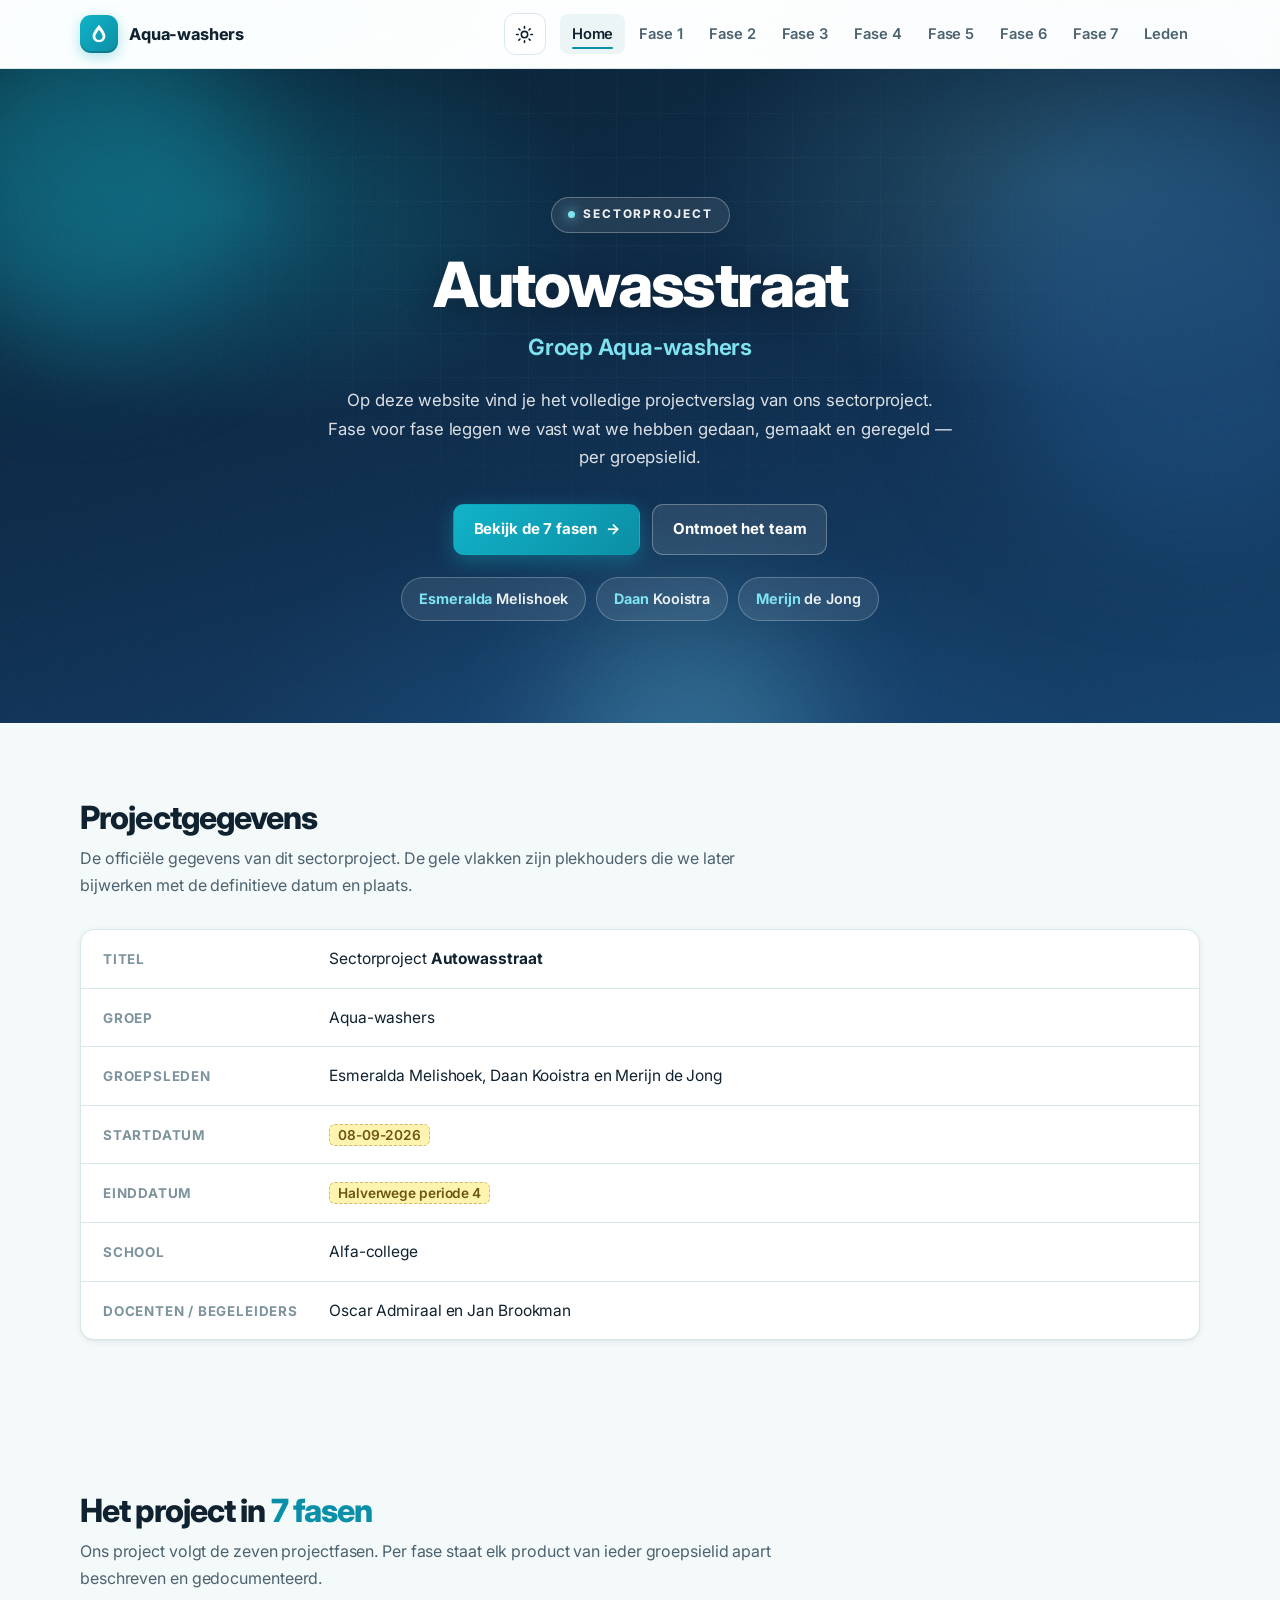
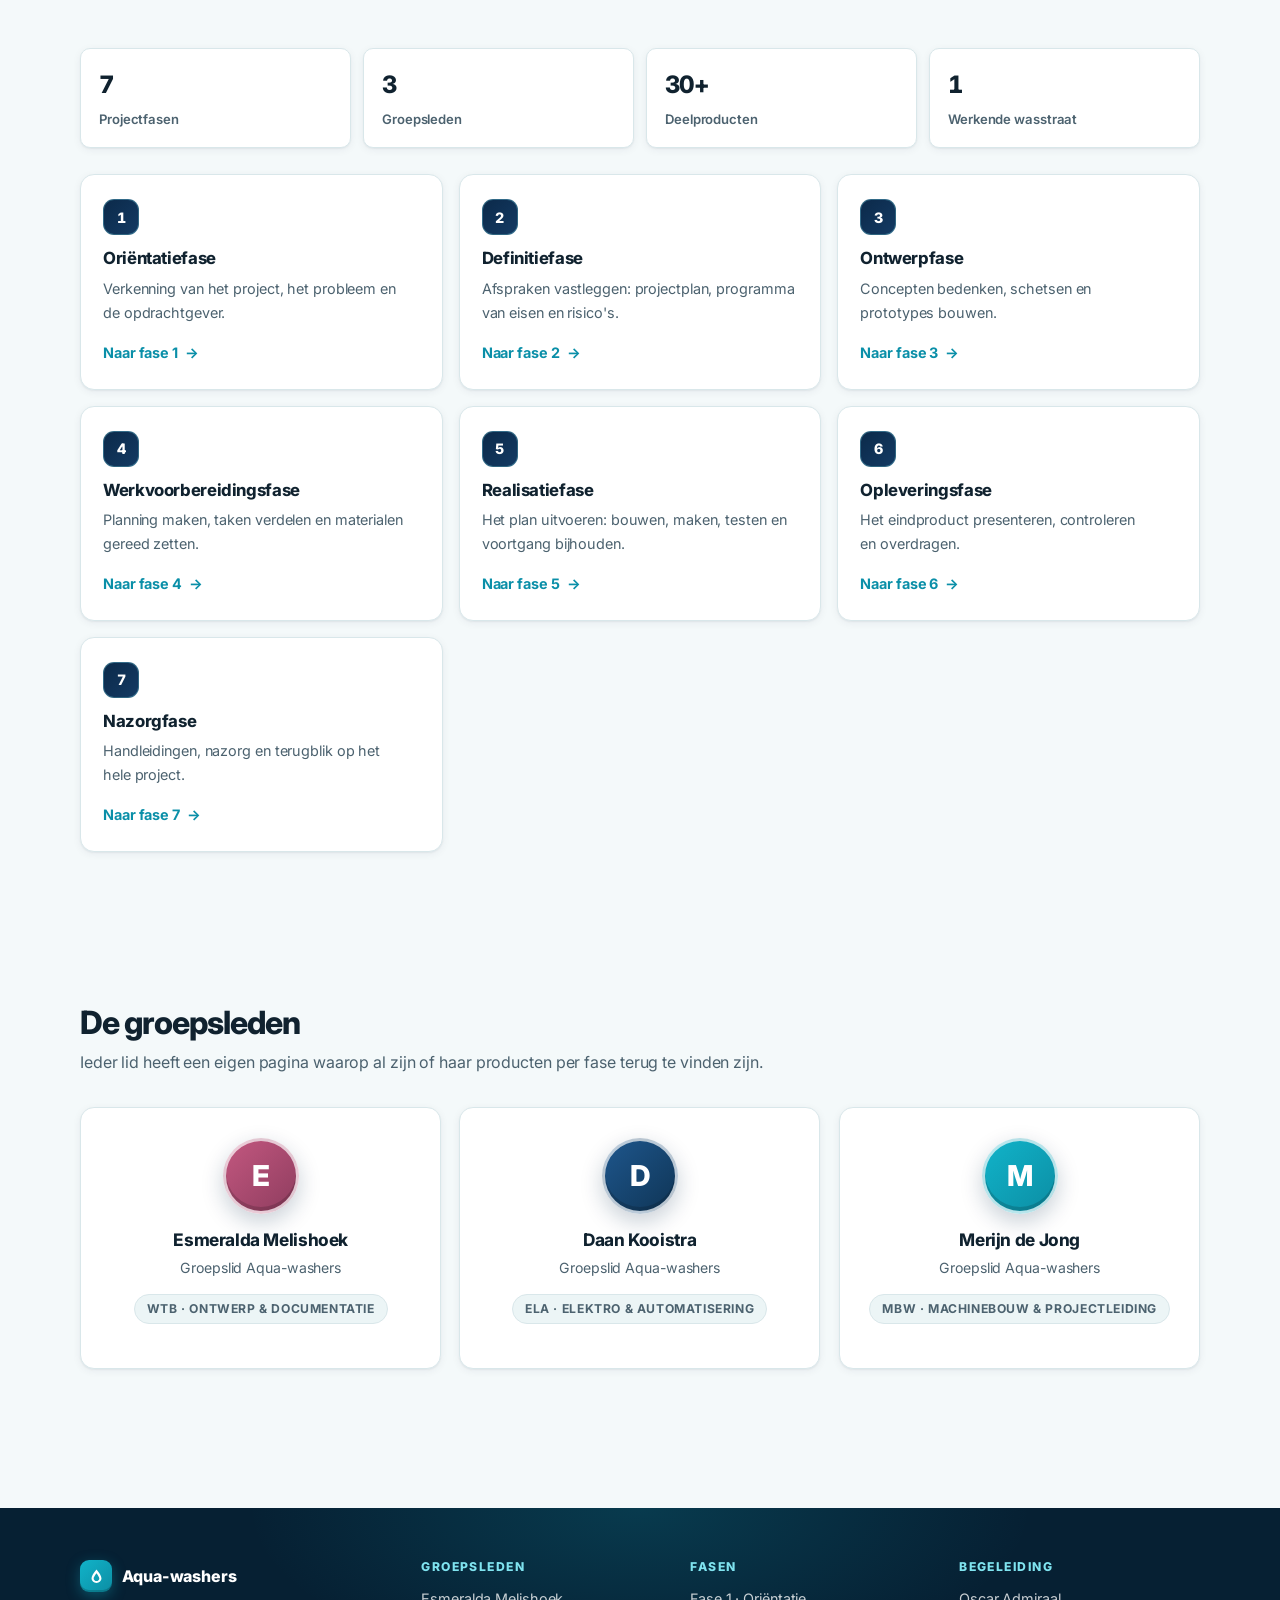
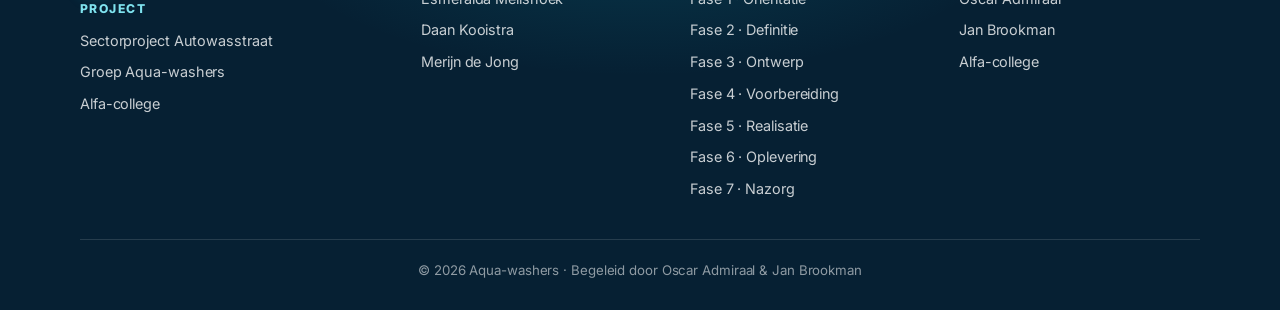
==== commit d33fd157: "refactor: Update team member links and temporarily hide profile links" ====
--- a/index.html
+++ b/index.html
@@ -48,7 +48,7 @@
           <li><a href="fase-5.html">Fase 5</a></li>
           <li><a href="fase-6.html">Fase 6</a></li>
           <li><a href="fase-7.html">Fase 7</a></li>
-          <li><a href="#team">Leden</a></li>
+<li><a href="#team">Leden</a></li>
         </ul>
       </nav>
     </div>
@@ -191,22 +191,19 @@
           <span class="avatar esi" aria-hidden="true">E</span>
           <h3>Esmeralda Melishoek</h3>
           <p class="rol">Groepslid Aqua-washers</p>
-          <span class="discipline">WTB · Ontwerp & Documentatie</span><br>
-          <a class="kaart-link" href="student-esmeralda.html">Profielpagina</a>
+          <span class="discipline">WTB · Ontwerp & Documentatie</span>
         </div>
         <div class="team-kaart reveal">
           <span class="avatar daan" aria-hidden="true">D</span>
           <h3>Daan Kooistra</h3>
           <p class="rol">Groepslid Aqua-washers</p>
-          <span class="discipline">ELA · Elektro & Automatisering</span><br>
-          <a class="kaart-link" href="student-daan.html">Profielpagina</a>
+          <span class="discipline">ELA · Elektro & Automatisering</span>
         </div>
         <div class="team-kaart reveal">
           <span class="avatar men" aria-hidden="true">M</span>
           <h3>Merijn de Jong</h3>
           <p class="rol">Groepslid Aqua-washers</p>
-          <span class="discipline">MBW · Machinebouw & Projectleiding</span><br>
-          <a class="kaart-link" href="student-merijn.html">Profielpagina</a>
+          <span class="discipline">MBW · Machinebouw & Projectleiding</span>
         </div>
       </div>
     </div>
@@ -228,9 +225,9 @@
         <div>
           <h4>Groepsleden</h4>
           <ul>
-            <li><a href="student-esmeralda.html">Esmeralda Melishoek</a></li>
-            <li><a href="student-daan.html">Daan Kooistra</a></li>
-            <li><a href="student-merijn.html">Merijn de Jong</a></li>
+            <li>Esmeralda Melishoek</li>
+            <li>Daan Kooistra</li>
+            <li>Merijn de Jong</li>
           </ul>
         </div>
         <div>
